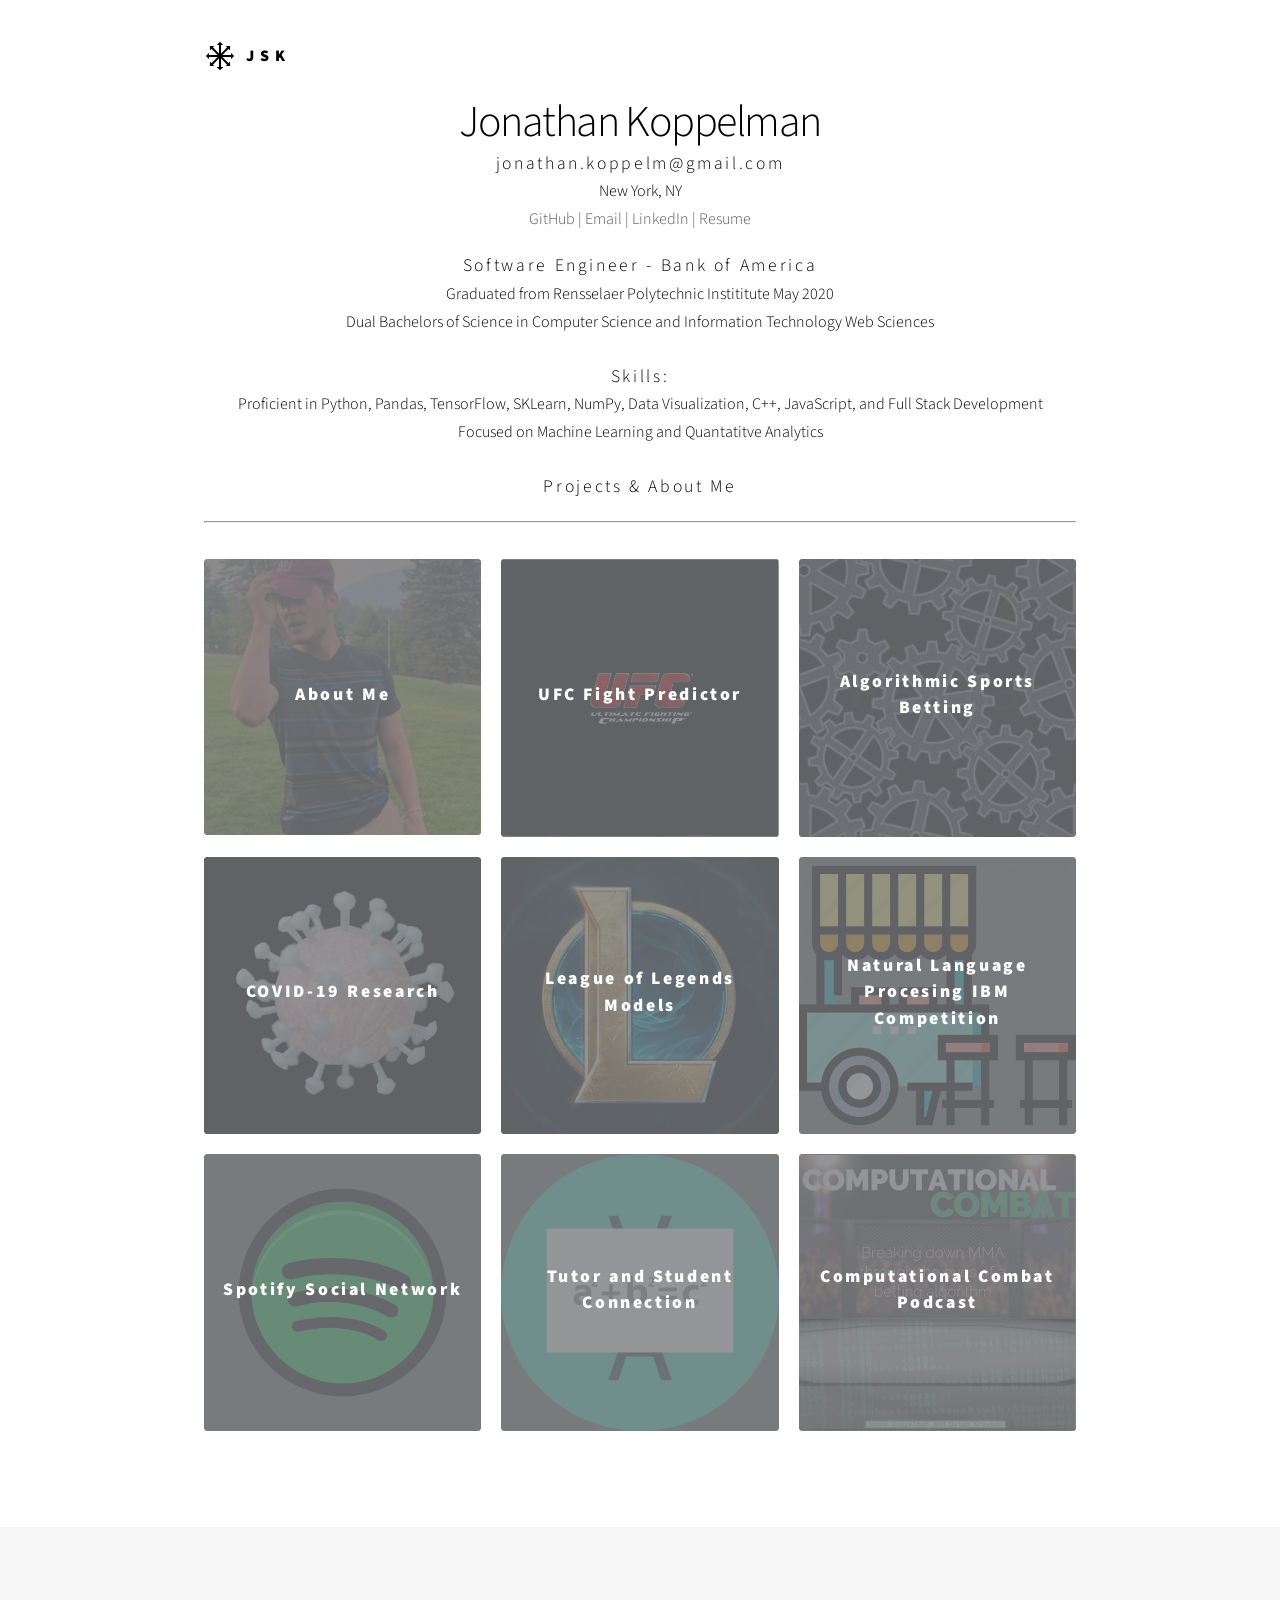
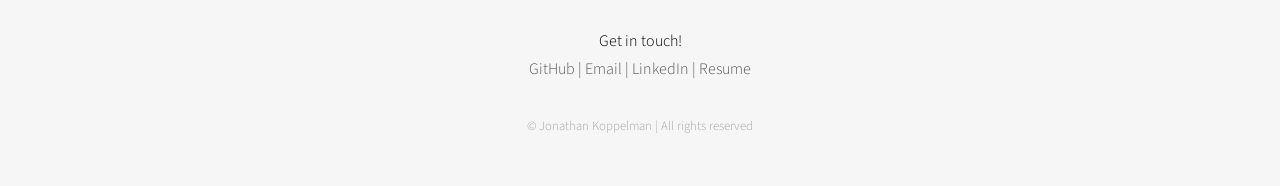
==== index.html @ c5c3d4e6 "added at bofa" ====
<!DOCTYPE HTML>
<html>
    <head>
        <title>Jonathan Koppelman</title>
        <meta charset="utf-8" />
        <meta name="viewport" content="width=device-width, initial-scale=1" />
        <link rel="stylesheet" href="assets/css/main.css" />

        <link href=' http://fonts.googleapis.com/css?family=Droid+Sans' rel='stylesheet' type='text/css'>


        <!-- Scripts -->
        <script src="assets/js/jquery.min.js"></script>
        <script src="assets/js/skel.min.js"></script>
        <script src="assets/js/util.js"></script>
        <script src="assets/js/main.js"></script>


        <script>
          (function(i,s,o,g,r,a,m){i['GoogleAnalyticsObject']=r;i[r]=i[r]||function(){
          (i[r].q=i[r].q||[]).push(arguments)},i[r].l=1*new Date();a=s.createElement(o),
          m=s.getElementsByTagName(o)[0];a.async=1;a.src=g;m.parentNode.insertBefore(a,m)
          })(window,document,'script','https://www.google-analytics.com/analytics.js','ga');

          ga('create', 'UA-92519809-1', 'auto');
          ga('send', 'pageview');

        </script>

    </head>
    <body>
        <!-- Wrapper -->
            <div id="wrapper">

                <!-- Header -->
                    <header id="header">
                        <div class="inner">
                                <a href="index.html" class="logo">
                                    <span class="symbol"><img src="images/Chaos_star.svg" alt="" /></span><span class="title">JSK</span>
                                    
                                    <!-- <img class="circular--square" src="images/headshot.PNG" /> -->
                                </a>
                                <nav>
                                    <ul>
                                        <li><a href="#menu">Menu</a></li>
                                    </ul>
                                </nav>
                        </div>
                    </header>
                <!-- Main -->
                    <div id="main">
                        <div class="inner">
                            <header>
                                
                                <div id="center">
                                    <h1>Jonathan Koppelman</h1>
                                    <h2 style="margin:0">jonathan.koppelm@gmail.com</h2>
                                    <p style="margin:0">New York, NY</p>
                                    <a href="https://github.com/jonathankopp" target="#" class="icon style2 fa-github"><span class="label">GitHub |</span></a>
                                    <!--<a href="tel:" class="icon style2 fa-phone"><span class="label">Phone |</span></a></li>-->
                                    <a href="mailto:jonathan.koppelm@gmail.com?Subject=Query to Connect" class="icon style2 fa-envelope-o"><span class="label"> Email |</span></a>
                                    <a href="https://www.linkedin.com/in/jonathan-koppelman-53009812b/" target="#" class="icon style2 fa-envelope-o"><span > LinkedIn |</span></a>
                                    <a href="assets/general/JonathanResume.pdf" target="#" download class="icon style2 fa-envelope-o"><span > Resume</span></a>
                                    </br>
                                </div>
                            </header>
                            <div id = "center" class="inner">
                                <section>
                                    <h2 style="margin:0">Software Engineer - Bank of America</h2>
                                    <!--What fun is the world if you don't try new things. . I try to make boring things interesting.-->
                                    <p style="margin:0">Graduated from Rensselaer Polytechnic Instititute May 2020</p>
                                    <p style="margin:0">Dual Bachelors of Science in Computer Science and Information Technology Web Sciences</p> 
                                    <!--<p>This website showcases some of my experiments.</p>-->
                                </br>
                                    <h2 style="margin:0">Skills:</h2>
                                    <p style="margin:0">Proficient in Python, Pandas, TensorFlow, SKLearn, NumPy, Data Visualization, C++, JavaScript, and Full Stack Development</p>
                                    <p style="margin:0">Focused on Machine Learning and Quantatitve Analytics</p>
                                </section>
                            </div>
                            <br/>
                            <h2>Projects & About Me</h2>
                            <hr /></br>
                            <section class="tiles">
                                <article class="tile">
                                    <span class="image">
                                        <img src="images/h5.PNG" alt="" />
                                    </span>
                                    <a href="aboutMe.html">
                                        <h2><strong>About Me</strong></h2>
                                        <div class="content">
                                            <p><strong>Learn about me</strong></p>
                                        </div>
                                    </a>
                                </article>
                                <article class="tile">
                                    <span class="image">
                                        <img src="images/ufclogo2.jpg" alt="" />
                                    </span>
                                    <a href="ufcmodel.html">
                                        <h2><strong>UFC Fight Predictor</strong></h2>
                                        <div class="content">
                                            <p><strong>Combining my love for UFC and Machine Learning</strong></p>
                                        </div>
                                    </a>
                                </article>
                                <article class="tile">
                                    <span class="image">
                                        <img src="images/gears.jfif" alt="" />
                                    </span>
                                    <a href="sportsBetting.html">
                                        <h2><strong>Algorithmic Sports Betting</strong></h2>
                                        <div class="content">
                                            <p><strong>Utilizing my models to expose value in sports books</strong></p>
                                        </div>
                                    </a>
                                </article>
                               <article class="tile">
                                    <span class="image">
                                        <img src="images/covid.gif" alt="" />
                                    </span>
                                    <a href="filler.html">
                                        <h2><strong>COVID-19 Research</strong></h2>
                                        <div class="content">
                                            <p><strong>Programmed multiple ways to visualize COVID-19 data</strong></p>
                                        </div>
                                    </a>
                                </article>
                                <article class="tile">
                                    <span class="image">
                                        <img src="images/lol.jpg" alt="" />
                                    </span>
                                    <a href="filler.html">
                                        <h2><strong>League of Legends Models</strong></h2>
                                        <div class="content">
                                            <p><strong>Created a stacked model for predicting competitive esport LoL match outcomes</strong></p>
                                        </div>
                                    </a>
                                </article>
                                <article class="tile">
                                    <span class="image">
                                        <img src="images/workplz.png" alt="" />
                                    </span>
                                    <a href="filler.html">
                                        <h2><strong>Natural Language Procesing IBM Competition</strong></h2>
                                        <div class="content">
                                            <p><strong>Coded a street vendor to negotiate compete with another intelligent vendor to make a sale</strong></p>
                                        </div>
                                    </a>
                                </article>
                                <article class="tile">
                                    <span class="image">
                                        <img src="images/spotify.webp" alt="" />
                                    </span>
                                    <a href="filler.html">
                                        <h2><strong>Spotify Social Network</strong></h2>
                                        <div class="content">
                                            <p><strong>Built a web application that provides Spotify users with a social network for their music taste</strong></p>
                                        </div>
                                    </a>
                                </article>
                                <article class="tile">
                                    <span class="image">
                                        <img src="images/TaSC.png" alt="" />
                                    </span>
                                    <a href="filler.html">
                                        <h2><strong>Tutor and Student Connection</strong></h2>
                                        <div class="content">
                                            <p><strong>The purpose of this application is to connect students to tutors and vice versa in order to help make tutoring more widespread</strong></p>
                                        </div>
                                    </a>
                                </article>
                                <article class="tile">
                                    <span class="image">
                                        <img src="images/compcombat.PNG" alt="" />
                                    </span>
                                    <a href="filler.html">
                                        <h2><strong>Computational Combat Podcast</strong></h2>
                                        <div class="content">
                                            <p><strong>We look at the UFC through the eyes of a betting algorithm</strong></p>
                                        </div>
                                    </a>
                                </article>
                            </section>
                        </div>
                    </div>

                <!-- Footer -->
                    <footer id="footer">
                        <div class="inner">
                            <section>
                                <div id="center">
                                    <p style="margin:0">Get in touch!</p>
                                    <a href="https://github.com/jonathankopp" target="#" class="icon style2 fa-github"><span class="label">GitHub |</span></a>
                                    <!--<a href="tel:" class="icon style2 fa-phone"><span class="label">Phone |</span></a></li>-->
                                    <a href="mailto:jonathan.koppelm@gmail.com?Subject=Query to Connect" class="icon style2 fa-envelope-o"><span class="label"> Email |</span></a>
                                    <a href="https://www.linkedin.com/in/jonathan-koppelman-53009812b/" target="#" class="icon style2 fa-envelope-o"><span > LinkedIn |</span></a>
                                    <a href="assets/general/JonathanResume.pdf" target="#" download class="icon style2 fa-envelope-o"><span > Resume</span></a>
                                </div>
                            </section>
                        </div>
                        <p></p>

                        <div class="inner">
                            <section>
                                <ul class="copyright">
                                    <li>&copy; Jonathan Koppelman | All rights reserved</li>
                                </ul>
                            </section>
                        </div>
                    </footer>
            </div>
    </body>
</html>
---- assets/css/main.css ----
@import url("https://fonts.googleapis.com/css?family=Source+Sans+Pro:300,700,900");


	html, body, div, span, applet, object, iframe, h1, h3, h4, h5, h6, p, blockquote, pre, a, abbr, acronym, address, big, cite, code, del, dfn, em, img, ins, kbd, q, s, samp, small, strike, strong, sub, sup, tt, var, b, u, i, center, dl, dt, dd, ol, ul, li, fieldset, form, label, legend, table, caption, tbody, tfoot, thead, tr, th, td, article, aside, details, embed, figure, figcaption, footer, header, hgroup, menu, nav, output, ruby, section, summary, time, mark, audio, video {
		margin: 0;
		padding: 0;
		border: 0;
		font-size: 100%;
		font: inherit;
		vertical-align: baseline;
	}

	h2,h1{
		margin: 0;
		padding: 0;
		border: 0;
		font-size: 100%;
		font: inherit;
		vertical-align: baseline;
		text-align: center;
	}

	article, aside, details, figcaption, figure, footer, header, hgroup, menu, nav, section {
		display: block;
	}

	body {
		line-height: 1;
	}

	ol, ul {
		list-style: none;
	}

	blockquote, q {
		quotes: none;
	}

	blockquote:before, blockquote:after, q:before, q:after {
		content: '';
		content: none;
	}

	table {
		border-collapse: collapse;
		border-spacing: 0;
	}

	body {
		-webkit-text-size-adjust: none;
	}

/* Box Model */

	*, *:before, *:after {
		-moz-box-sizing: border-box;
		-webkit-box-sizing: border-box;
		box-sizing: border-box;
	}

/* Type */
	body, input, select, textarea {
		color: #000000;/*#585858;*/

		font-family: "Source Sans Pro", Helvetica, sans-serif;
		font-size: 16pt;
		font-weight: 300;
		line-height: 1.75;
	}

	a {
		text-decoration: none;
		color: #585858;
		border-bottom: dotted 1px rgba(88, 88, 88, 0.5);
	}
	a:hover {
		border-bottom-color: transparent;
		color: #f2849e;
	}

	strong, b {
		font-weight: 900;
	}

	em, i {
		font-style: italic;
	}

	p {
		margin: 0 0 2em 0;
	}

	h1 {
		font-size: 2.75em;
		/*font-weight: 700;*/
		line-height: 1.3;
		/*margin: 0 0 1em 0;*/
		letter-spacing: -0.035em;
	}

	h1 a {
		color: inherit;
	}

	h2, h3, h4, h5, h6 {
		/*font-weight: 900;*/
		line-height: 1.5;
		margin: 0 0 1.2em 0;
		/*text-transform: uppercase;*/
		letter-spacing: 0.15em;
	}

	h2 a, h3 a, h4 a, h5 a, h6 a {
		color: inherit;
	}

	h2 {
		font-size: 1.1em;
	}

	h3 {
		font-size: 1em;
	}

	h4, h5, h6 {
		font-size: 0.8em;
	}

	blockquote {
		border-left: solid 4px #c9c9c9;
		font-style: italic;
		margin: 0 0 2em 0;
		padding: 0.5em 0 0.5em 2em;
	}

	code {
		background: rgba(144, 144, 144, 0.075);
		border-radius: 4px;
		border: solid 1px #c9c9c9;
		font-family: "Courier New", monospace;
		font-size: 0.9em;
		margin: 0 0.25em;
		padding: 0.25em 0.65em;
	}

	pre {
		-webkit-overflow-scrolling: touch;
		font-family: "Courier New", monospace;
		font-size: 0.9em;
		margin: 0 0 2em 0;
	}

	pre code {
		display: block;
		line-height: 1.75;
		padding: 1em 1.5em;
		overflow-x: auto;
	}

	.align-left {
		text-align: left;
	}

	.align-center {
		text-align: center;
	}

	.align-right {
		text-align: right;
	}
	
	.circular--square {
		border-radius: 50%;
		height: 18%;
		width: 18%;
	}



/* Icon */

	.icon {
		text-decoration: none;
		border-bottom: none;
		position: relative;
	}

		.icon:before {
			-moz-osx-font-smoothing: grayscale;
			-webkit-font-smoothing: antialiased;
			font-family: FontAwesome;
			font-style: normal;
			font-weight: normal;
			text-transform: none !important;
		}

		.icon > .label {
			/*display: none;*/
		}

/* Box */

	.box {
		border-radius: 4px;
		border: solid 1px #c9c9c9;
		margin-bottom: 2em;
		padding: 1.5em;
	}

		.box > :last-child,
		.box > :last-child > :last-child,
		.box > :last-child > :last-child > :last-child {
			margin-bottom: 0;
		}

		.box.alt {
			border: 0;
			border-radius: 0;
			padding: 0;
		}

/* Image */

	.image {
		border-radius: 4px;
		border: 0;
		display: inline-block;
		position: relative;

		background-color: #797b7f;

	}

		.image img {
			border-radius: 4px;
			display: block;
		}

		.image.left, .image.right {
			max-width: 40%;
		}

			.image.left img, .image.right img {
				width: 100%;
			}

		.image.left {
			float: left;
			padding: 0 1.5em 1em 0;
			top: 0.25em;
		}

		.image.right {
			float: right;
			padding: 0 0 1em 1.5em;
			top: 0.25em;
		}

		.image.fit {
			display: block;
			margin: 0 0 2em 0;
			width: 100%;
		}

			.image.fit img {
				width: 100%;
			}

		.image.main {
			display: block;
			margin: 0 0 3em 0;
			width: 100%;
		}

			.image.main img {
				width: 100%;
			}


/* Tiles */

	.tiles {
		display: -moz-flex;
		display: -webkit-flex;
		display: -ms-flex;
		display: flex;
		-moz-flex-wrap: wrap;
		-webkit-flex-wrap: wrap;
		-ms-flex-wrap: wrap;
		flex-wrap: wrap;
		postiion: relative;
		margin: -2.5em 0 0 -2.5em;
	}

		.tiles article {
			position: relative;
			width: calc(33.33333% - 2.5em);
			margin: 2.5em 0 0 2.5em;
		}

			.tiles article > .image {
				-moz-transition: -moz-transform 0.5s ease;
				-webkit-transition: -webkit-transform 0.5s ease;
				-ms-transition: -ms-transform 0.5s ease;
				transition: transform 0.5s ease;
				position: relative;
				display: block;
				width: 100%;
				border-radius: 4px;
				overflow: hidden;
			}

				.tiles article > .image img {
					display: block;
					width: 100%;
				}

				.tiles article > .image:before {
					-moz-pointer-events: none;
					-webkit-pointer-events: none;
					-ms-pointer-events: none;
					pointer-events: none;
					-moz-transition: background-color 0.5s ease, opacity 0.5s ease;
					-webkit-transition: background-color 0.5s ease, opacity 0.5s ease;
					-ms-transition: background-color 0.5s ease, opacity 0.5s ease;
					transition: background-color 0.5s ease, opacity 0.5s ease;
					content: '';
					display: block;
					position: absolute;
					top: 0;
					left: 0;
					width: 100%;
					height: 100%;
					opacity: 1.0;
					z-index: 1;
					opacity: 0.8;
				}

				.tiles article > .image:after {
					-moz-pointer-events: none;
					-webkit-pointer-events: none;
					-ms-pointer-events: none;
					pointer-events: none;
					-moz-transition: opacity 0.5s ease;
					-webkit-transition: opacity 0.5s ease;
					-ms-transition: opacity 0.5s ease;
					transition: opacity 0.5s ease;
					content: '';
					display: block;
					position: absolute;
					top: 0;
					left: 0;
					width: 100%;
					height: 100%;
					background-position: center;
					background-repeat: no-repeat;
					background-size: 100% 100%;
					opacity: 0.25;
					z-index: 2;
				}

			.tiles article > a {
				display: -moz-flex;
				display: -webkit-flex;
				display: -ms-flex;
				display: flex;
				-moz-flex-direction: column;
				-webkit-flex-direction: column;
				-ms-flex-direction: column;
				flex-direction: column;
				-moz-align-items: center;
				-webkit-align-items: center;
				-ms-align-items: center;
				align-items: center;
				-moz-justify-content: center;
				-webkit-justify-content: center;
				-ms-justify-content: center;
				justify-content: center;
				-moz-transition: background-color 0.5s ease, -moz-transform 0.5s ease;
				-webkit-transition: background-color 0.5s ease, -webkit-transform 0.5s ease;
				-ms-transition: background-color 0.5s ease, -ms-transform 0.5s ease;
				transition: background-color 0.5s ease, transform 0.5s ease;
				position: absolute;
				top: 0;
				left: 0;
				width: 100%;
				height: 100%;
				padding: 1em;
				border-radius: 4px;
				border-bottom: 0;
				color: #ffffff;
				text-align: center;
				text-decoration: none;
				z-index: 3;
			}

				.tiles article > a > :last-child {
					margin: 0;
				}

				.tiles article > a:hover {
					color: #ffffff !important;
				}

				.tiles article > a h2 {
					margin: 0;
				}

				.tiles article > a .content {
					-moz-transition: max-height 0.5s ease, opacity 0.5s ease;
					-webkit-transition: max-height 0.5s ease, opacity 0.5s ease;
					-ms-transition: max-height 0.5s ease, opacity 0.5s ease;
					transition: max-height 0.5s ease, opacity 0.5s ease;
					width: 100%;
					max-height: 0;
					line-height: 1.5;
					margin-top: 0.35em;
					opacity: 0;
				}

					.tiles article > a .content > :last-child {
						margin-bottom: 0;
					}

			/* .tiles article.tile > .image:before {
				background-color: #797b7f;
			} */

			.tiles article.tile > .image:before {
				background-color: inherit;
			}

			body:not(.is-touch) .tiles article:hover > .image {
				-moz-transform: scale(1.1);
				-webkit-transform: scale(1.1);
				-ms-transform: scale(1.1);
				transform: scale(1.1);
			}

				body:not(.is-touch) .tiles article:hover > .image:before {
					background-color: #333333;
					opacity: 0.35;
				}

				body:not(.is-touch) .tiles article:hover > .image:after {
					opacity: 0;
				}

			body:not(.is-touch) .tiles article:hover .content {
				max-height: 15em;
				opacity: 1;
			}

/* Header */

	#header {
		padding: 2.5em 0 0.1em 0 ;
	}

		#header .logo {
			display: block;
			border-bottom: 0;
			color: inherit;
			font-weight: 900;
			letter-spacing: 0.35em;
			margin: 0 0 0em 0;
			text-decoration: none;
			text-transform: uppercase;
			display: inline-block;
		}

			#header .logo > * {
				display: inline-block;
				vertical-align: middle;
			}

			#header .logo .symbol {
				margin-right: 0.65em;
			}

				#header .logo .symbol img {
					display: block;
					width: 2em;
					height: 2em;
					/* border-radius: 50%; */
				}

		#header nav {
			position: fixed;
			right: 2em;
			top: 2em;
			z-index: 10000;
		}

			#header nav ul {
				display: -moz-flex;
				display: -webkit-flex;
				display: -ms-flex;
				display: flex;
				-moz-align-items: center;
				-webkit-align-items: center;
				-ms-align-items: center;
				align-items: center;
				list-style: none;
				margin: 0;
				padding: 0;
			}

				#header nav ul li {
					display: block;
					padding: 0;
				}

					#header nav ul li a {
						display: block;
						position: relative;
						height: 3em;
						line-height: 3em;
						padding: 0 1.5em;
						background-color: rgba(255, 255, 255, 0.5);
						border-radius: 4px;
						border: 0;
						font-size: 0.8em;
						font-weight: 900;
						letter-spacing: 0.35em;
						text-transform: uppercase;
					}

					#header nav ul li a[href="#menu"] {
						-webkit-tap-highlight-color: transparent;
						width: 4em;
						text-indent: 4em;
						font-size: 1em;
						overflow: hidden;
						padding: 0;
						white-space: nowrap;
					}

/* Main */

	#main {
		padding: 0em 0 6em 0 ;
	}

/* Footer */

	#footer {
		padding: 2em 0 2em 0 ;
		background-color: #f6f6f6;
		margin: auto;
	}

		#footer > .inner {
			display: -moz-flex;
			display: -webkit-flex;
			display: -ms-flex;
			display: flex;
			-moz-flex-wrap: wrap;
			-webkit-flex-wrap: wrap;
			-ms-flex-wrap: wrap;
			flex-wrap: wrap;
			-moz-flex-direction: row;
			-webkit-flex-direction: row;
			-ms-flex-direction: row;
			flex-direction: row;


			position: relative;
    	margin: 0 auto;

		}

			#footer > .inner section {
				margin: 0 auto;
			}

			#footer > .inner .copyright {
				margin-top: 5em;
				list-style: none;
				font-size: 0.8em;
				color: rgba(88, 88, 88, 0.5);
    		text-align: center;
    		margin: 0 auto;
			}
				#footer > .inner .copyright a {
					color: inherit;
				}
				#footer > .inner .copyright li {
					display: inline-block;
					border-left: solid 1px rgba(88, 88, 88, 0.15);
					line-height: 1;
					padding: 0 0 0 1em;
					margin: 0 0 0 1em;
				}
				#footer > .inner .copyright li:first-child {
					border-left: 0;
					padding-left: 0;
					margin-left: 0;
				}

/* Wrapper */

	#wrapper > * > .inner {
		width: 100%;
		max-width: 68em;
		margin: 0 auto;
		padding: 0 6.75em;
	}

/* Images Div in text */
#center {
	padding: 0;
	margin-left: auto;
	margin-right: auto;
	margin-top: 20px;
	text-align: center;
}
/* #center img {
	height: auto;
	max-width: 370px;
	vertical-align: middle;
} */


#center img {
	height: auto;
	max-width: 100%;
	vertical-align: middle;
	/*height: 720px;
	width: 1280px;
	vertical-align: left;*/
}


/* Sidebar -- NOT USING BELOW THIS YET */

#metadata {
	margin: 			0px 20px 60px 20px;
	padding: 			50px 0 0 0;
	border-top:			1px solid rgb(200,200,200);
}
#metadata li {
	margin-bottom: 		30px;
}
#metadata a {
	font-weight:		400;
}

/* outside links stay bold (since they aren't to sort terms) */
#metadata a.outside-link, #resources a, #notes a {
	font-weight:		600;
}
#meta-project-name {
	display: 			none;		/* activated when "sticking" to top */
}

/* Artwork */

#artwork {
	padding: 			0 20px 20px 20px;
}
#artwork h1 {
	margin:				0.75em 0 0.3em 0;
}
#artwork p, #experiments p {
	margin-bottom: 		2em;
	text-align: 		justify;
}
#artwork p+p, #experiments p+p {
	text-indent: 		2em;
}
#artwork img:nth-child(n+2), #artwork img + p {
	margin-top: 40px;
}
.no-indent {
	text-indent:		0 !important;
	margin-bottom: 		1em !important;
}
.project-link {
	margin-bottom:		2em;
}
.imagesTwoUp {
	width: 				45%;
}
.imagesTwoUp:nth-child(even) {
	margin-left: 		4%;
}
.normalList {
	margin-top: -0.8em;
	list-style: disc inside none;
}




/* 404 PAGE */
#page-not-found {
	text-align:  		center;
	margin-bottom:  	50px;
	padding-top: 		30px;
	line-height:  		4em;
}



/* Media Conditions */

@media screen and (max-width: 1680px) {
	body, input, select, textarea {
		font-size: 14pt;
	}

}

@media screen and (max-width: 1280px) {

	body, input, select, textarea {
		font-size: 12pt;
	}

	.tiles {
		margin: -1.25em 0 0 -1.25em;
	}

	.tiles article {
		width: calc(33.33333% - 1.25em);
		margin: 1.25em 0 0 1.25em;
	}

	#footer {
		padding: 5em 0 3em 0 ;
	}

}

@media screen and (max-width: 980px) {

	.tiles {
		margin: -2.5em 0 0 -2.5em;
	}

	.tiles article {
		width: calc(50% - 2.5em);
		margin: 2.5em 0 0 2.5em;
	}


	h1 br, h2 br, h3 br, h4 br, h5 br, h6 br {
		display: none;
	}

}

@media screen and (max-width: 736px) {

	.tiles {
		margin: -1.25em 0 0 -1.25em;
	}

	.tiles article {
		width: calc(50% - 1.25em);
		margin: 1.25em 0 0 1.25em;
	}

	.tiles article:hover > .image {
		-moz-transform: scale(1.0);
		-webkit-transform: scale(1.0);
		-ms-transform: scale(1.0);
		transform: scale(1.0);
	}
	.image.main {
		margin: 0 0 2em 0;
	}

	h1 {
		font-size: 2em;
		margin: 0 0 1em 0;
	}

	h2 {
		font-size: 1em;
	}

	h3 {
		font-size: 0.8em;
	}

	#main {
		padding: 0em 0 4em 0 ;
	}

	#footer {
		padding: 3em 0 1em 0 ;
	}
	#footer > .inner {
		-moz-flex-direction: column;
		-webkit-flex-direction: column;
		-ms-flex-direction: column;
		flex-direction: column;
	}
	#footer > .inner .copyright {
		margin-top: 3em;
	}
	#wrapper > * > .inner {
		padding: 0 1.25em;
	}

}

@media screen and (max-width: 480px) {
	.tiles {
		margin: 0;
	}
	.tiles article {
		width: 100%;
		margin: 1.25em 0 0 0;
	}
	#footer > .inner .copyright {
		margin-top: 3em;
	}
	#footer > .inner .copyright li {
		border-left: 0;
		padding-left: 0;
		margin: 0.75em 0 0 0;
		display: block;
		line-height: inherit;
	}

}

@media screen and (max-width: 360px) {

	h1 {
		font-size: 1.75em;
	}
}
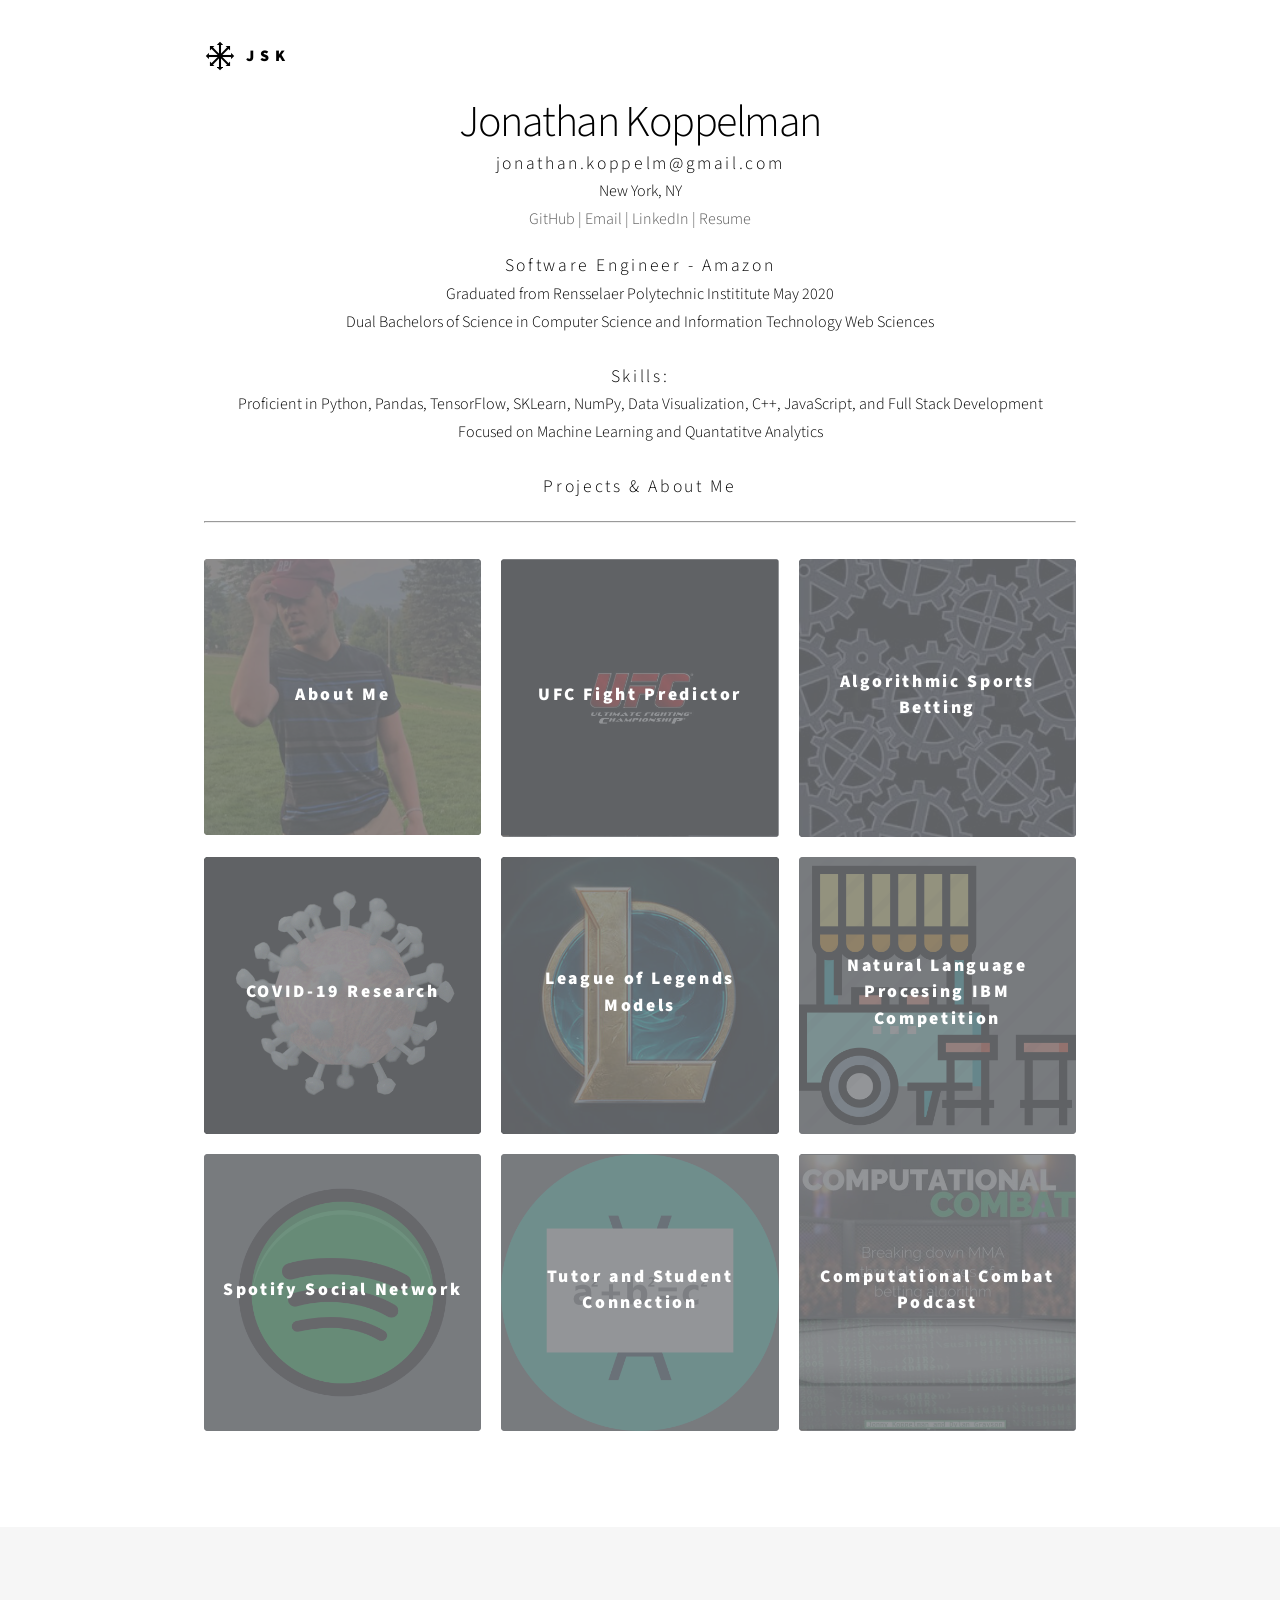
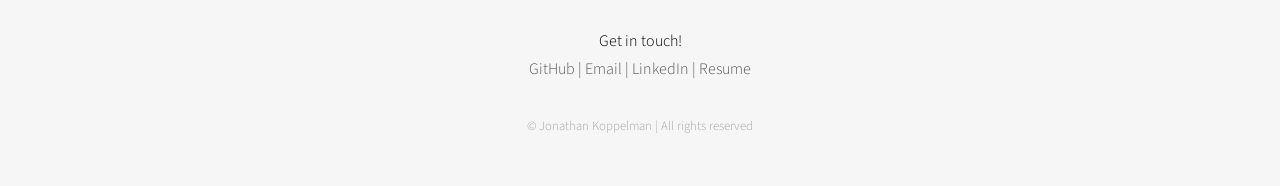
==== commit 082787eb: "adsfas" ====
--- a/index.html
+++ b/index.html
@@ -40,11 +40,6 @@
                                     
                                     <!-- <img class="circular--square" src="images/headshot.PNG" /> -->
                                 </a>
-                                <nav>
-                                    <ul>
-                                        <li><a href="#menu">Menu</a></li>
-                                    </ul>
-                                </nav>
                         </div>
                     </header>
                 <!-- Main -->
@@ -66,7 +61,7 @@
                             </header>
                             <div id = "center" class="inner">
                                 <section>
-                                    <h2 style="margin:0">Software Engineer - Bank of America</h2>
+                                    <h2 style="margin:0">Software Engineer - Amazon</h2>
                                     <!--What fun is the world if you don't try new things. . I try to make boring things interesting.-->
                                     <p style="margin:0">Graduated from Rensselaer Polytechnic Instititute May 2020</p>
                                     <p style="margin:0">Dual Bachelors of Science in Computer Science and Information Technology Web Sciences</p> 
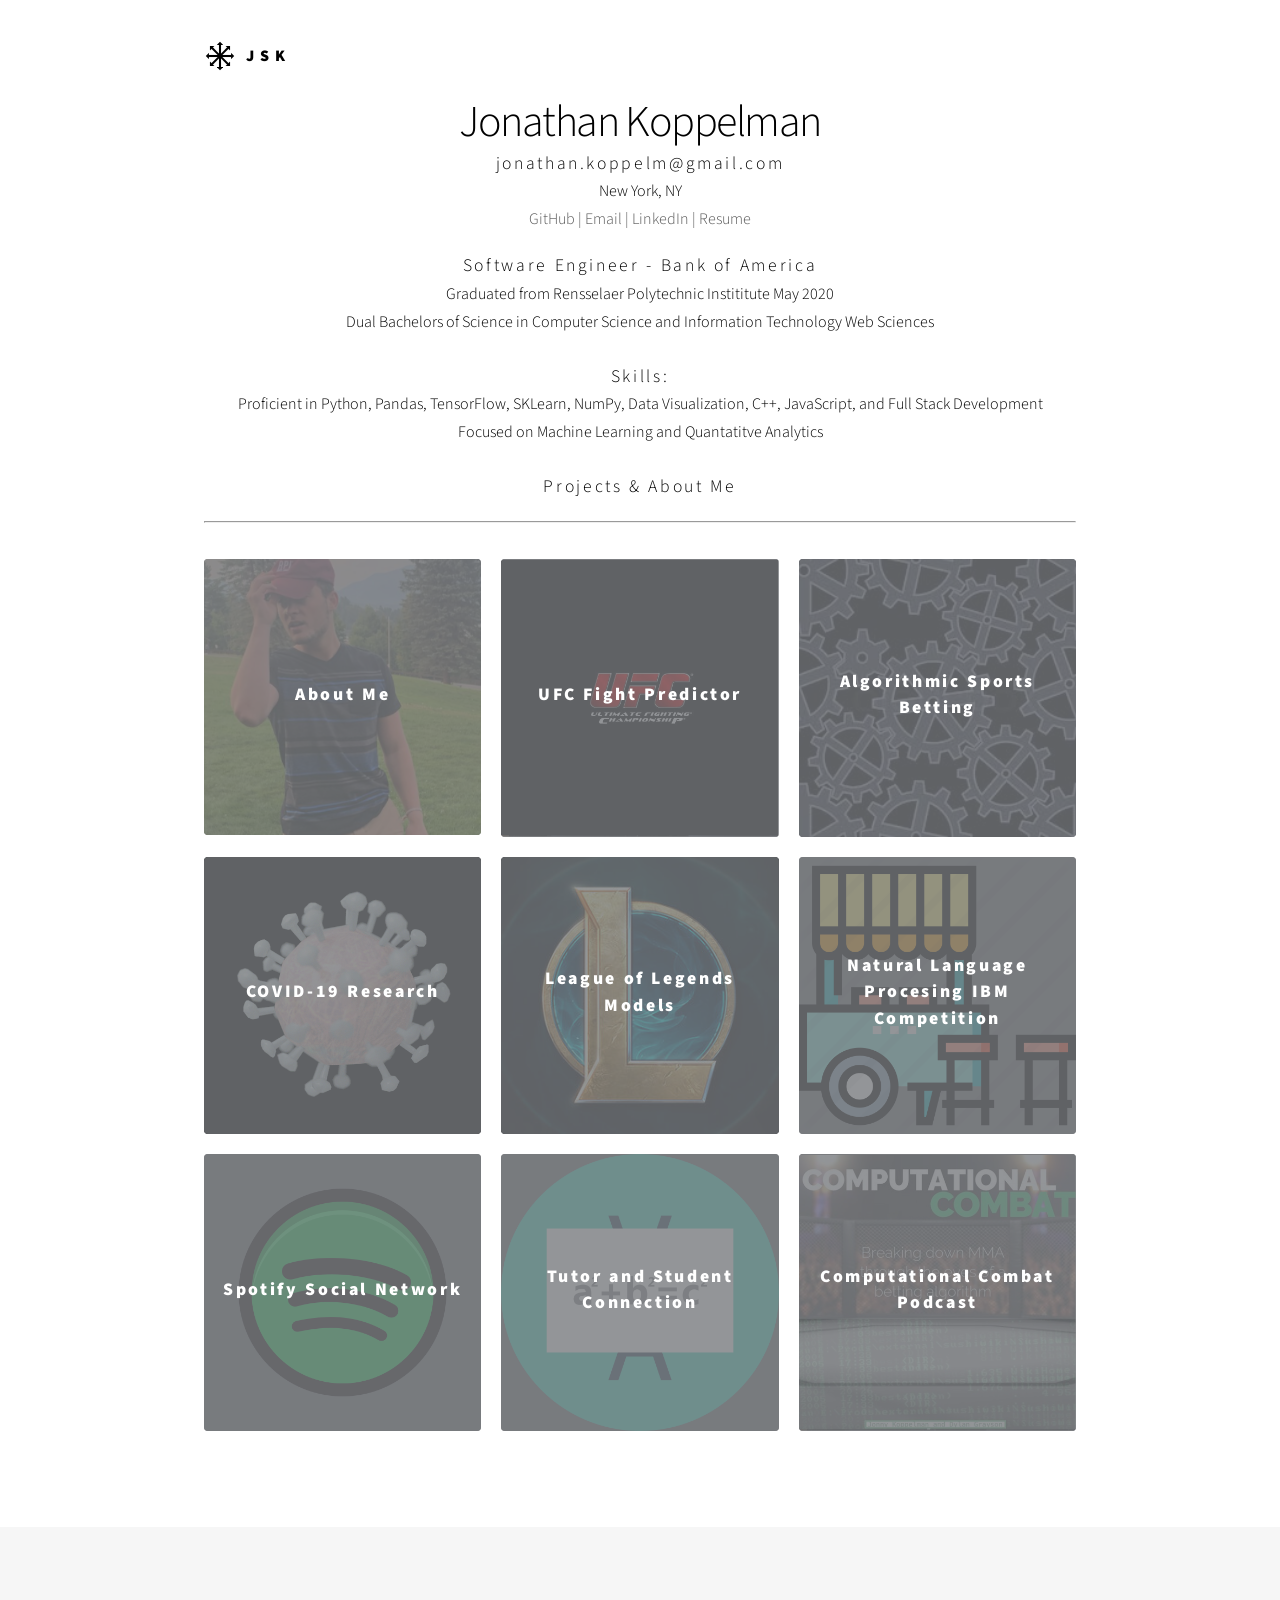
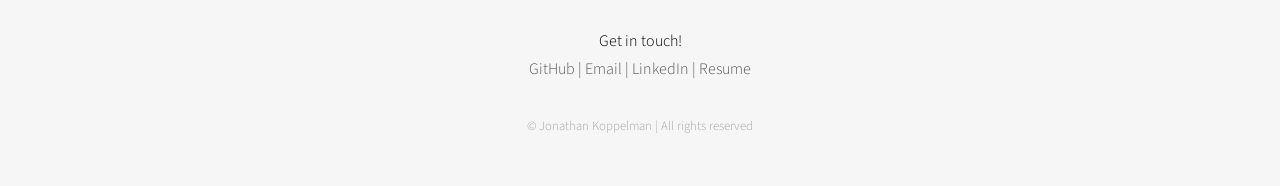
==== commit 815aa9e2: "asdfsaf" ====
--- a/index.html
+++ b/index.html
@@ -61,7 +61,7 @@
                             </header>
                             <div id = "center" class="inner">
                                 <section>
-                                    <h2 style="margin:0">Software Engineer - Amazon</h2>
+                                    <h2 style="margin:0">Software Engineer - Bank of America</h2>
                                     <!--What fun is the world if you don't try new things. . I try to make boring things interesting.-->
                                     <p style="margin:0">Graduated from Rensselaer Polytechnic Instititute May 2020</p>
                                     <p style="margin:0">Dual Bachelors of Science in Computer Science and Information Technology Web Sciences</p> 
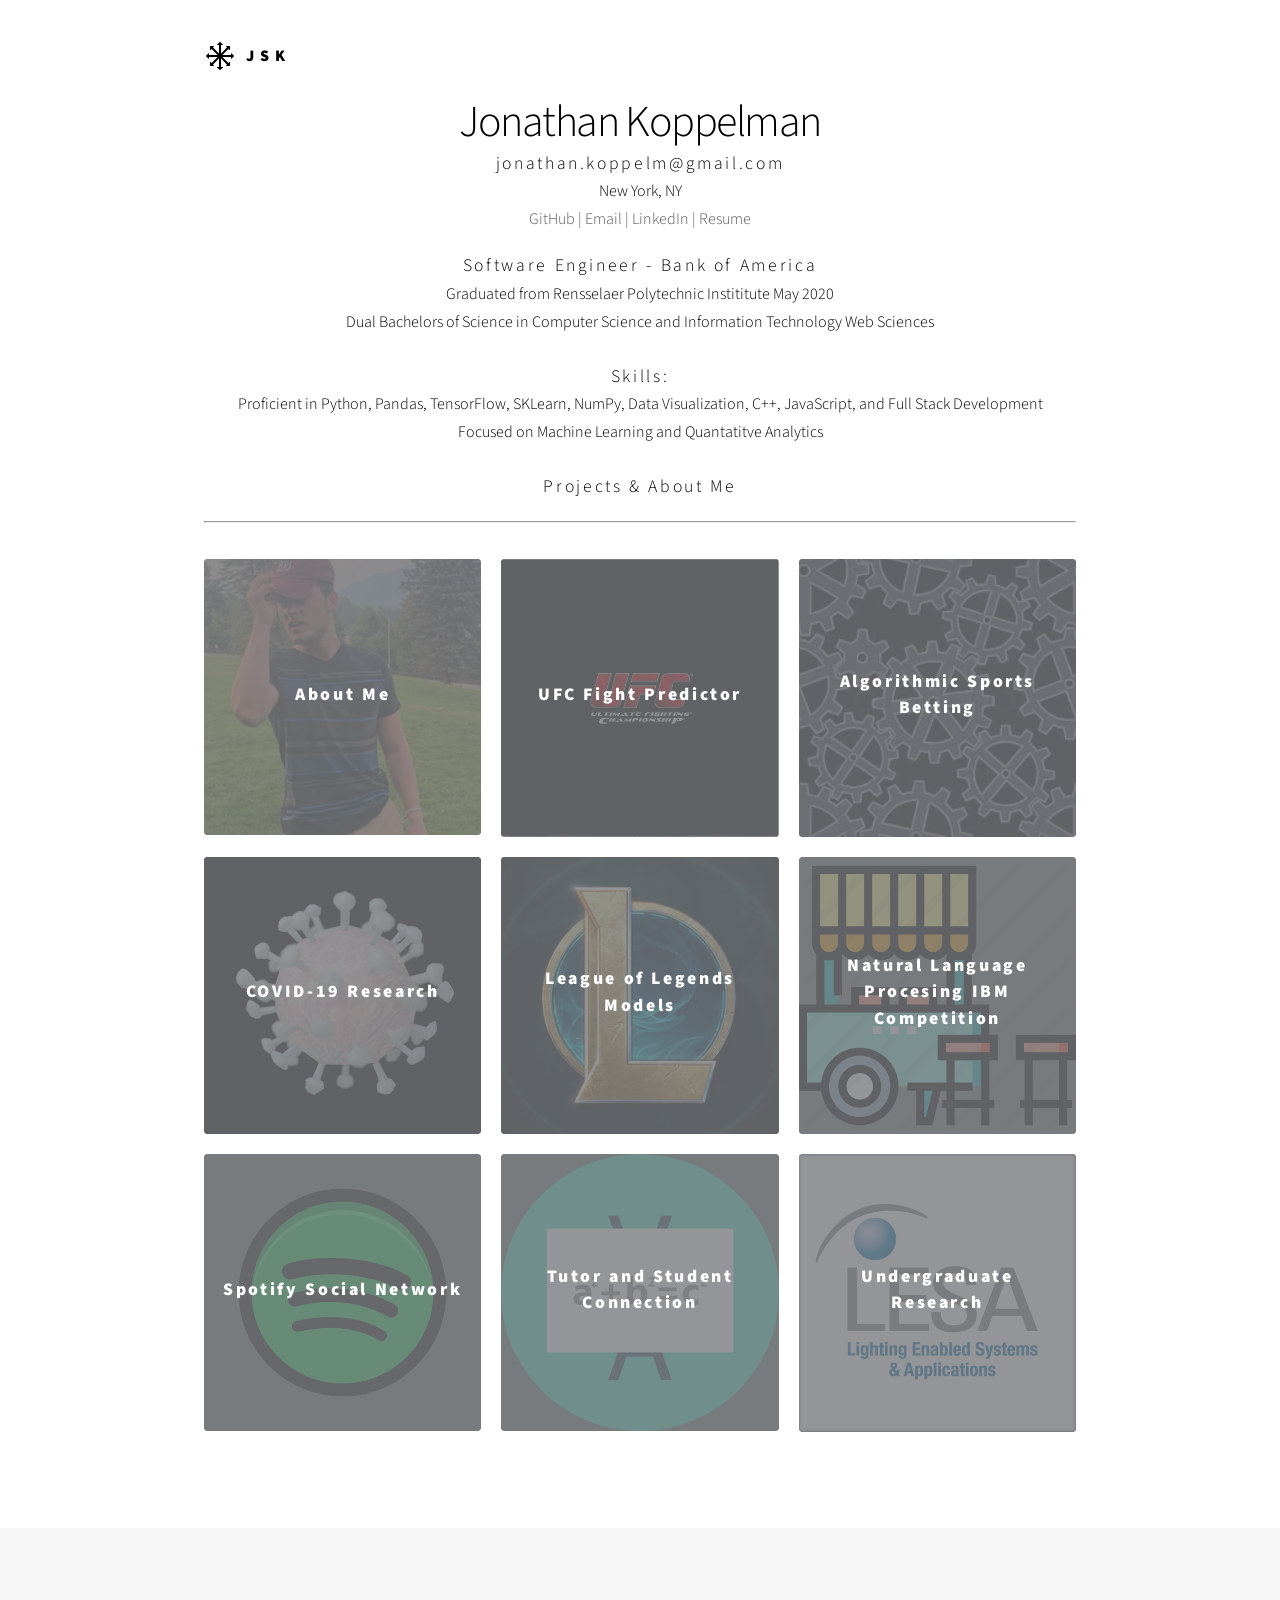
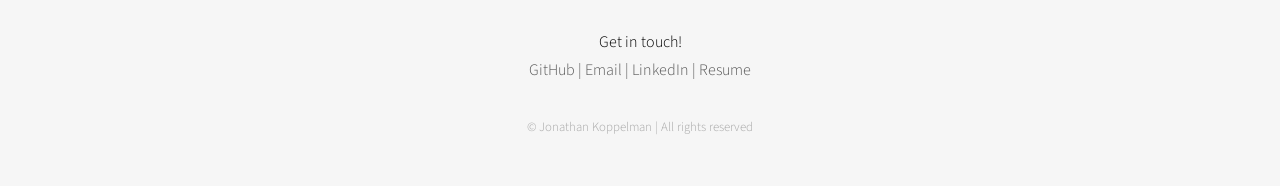
==== commit a178eff2: "asdfasfd" ====
--- a/index.html
+++ b/index.html
@@ -166,12 +166,12 @@
                                 </article>
                                 <article class="tile">
                                     <span class="image">
-                                        <img src="images/compcombat.PNG" alt="" />
-                                    </span>
-                                    <a href="filler.html">
-                                        <h2><strong>Computational Combat Podcast</strong></h2>
-                                        <div class="content">
-                                            <p><strong>We look at the UFC through the eyes of a betting algorithm</strong></p>
+                                        <img src="images/LESA.PNG" alt="" />
+                                    </span>
+                                    <a href="filler.html">
+                                        <h2><strong>Undergraduate Research</strong></h2>
+                                        <div class="content">
+                                            <p><strong>Developed computer vision software libraries for an Android application that decodes modulated light (Li-Fi) into binary data (packets)</strong></p>
                                         </div>
                                     </a>
                                 </article>
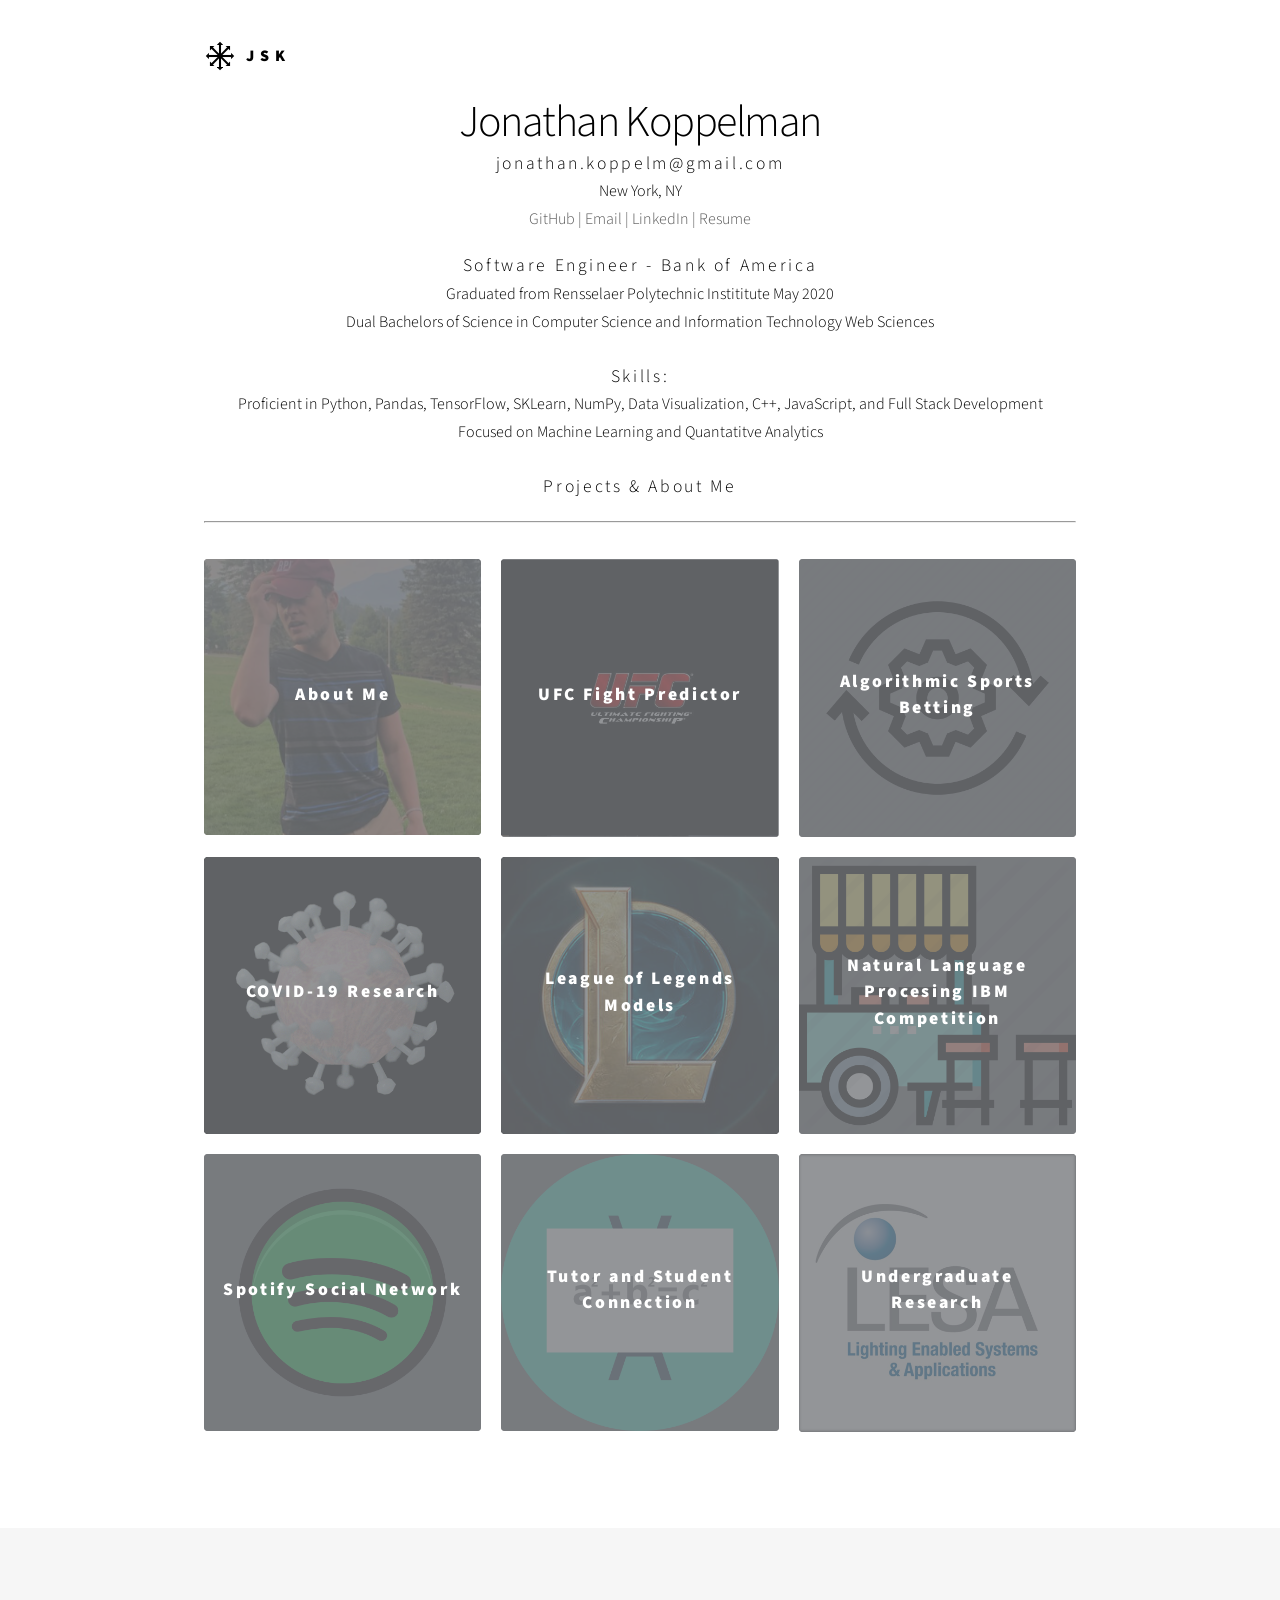
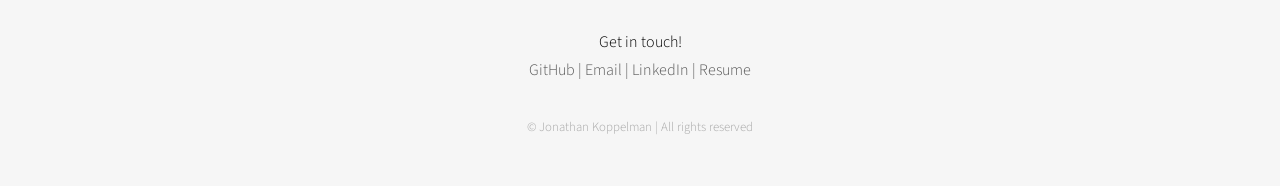
==== commit 0ed3e9af: "clearning up" ====
--- a/index.html
+++ b/index.html
@@ -100,7 +100,7 @@
                                 </article>
                                 <article class="tile">
                                     <span class="image">
-                                        <img src="images/gears.jfif" alt="" />
+                                        <img src="images/gears.png" alt="" />
                                     </span>
                                     <a href="sportsBetting.html">
                                         <h2><strong>Algorithmic Sports Betting</strong></h2>
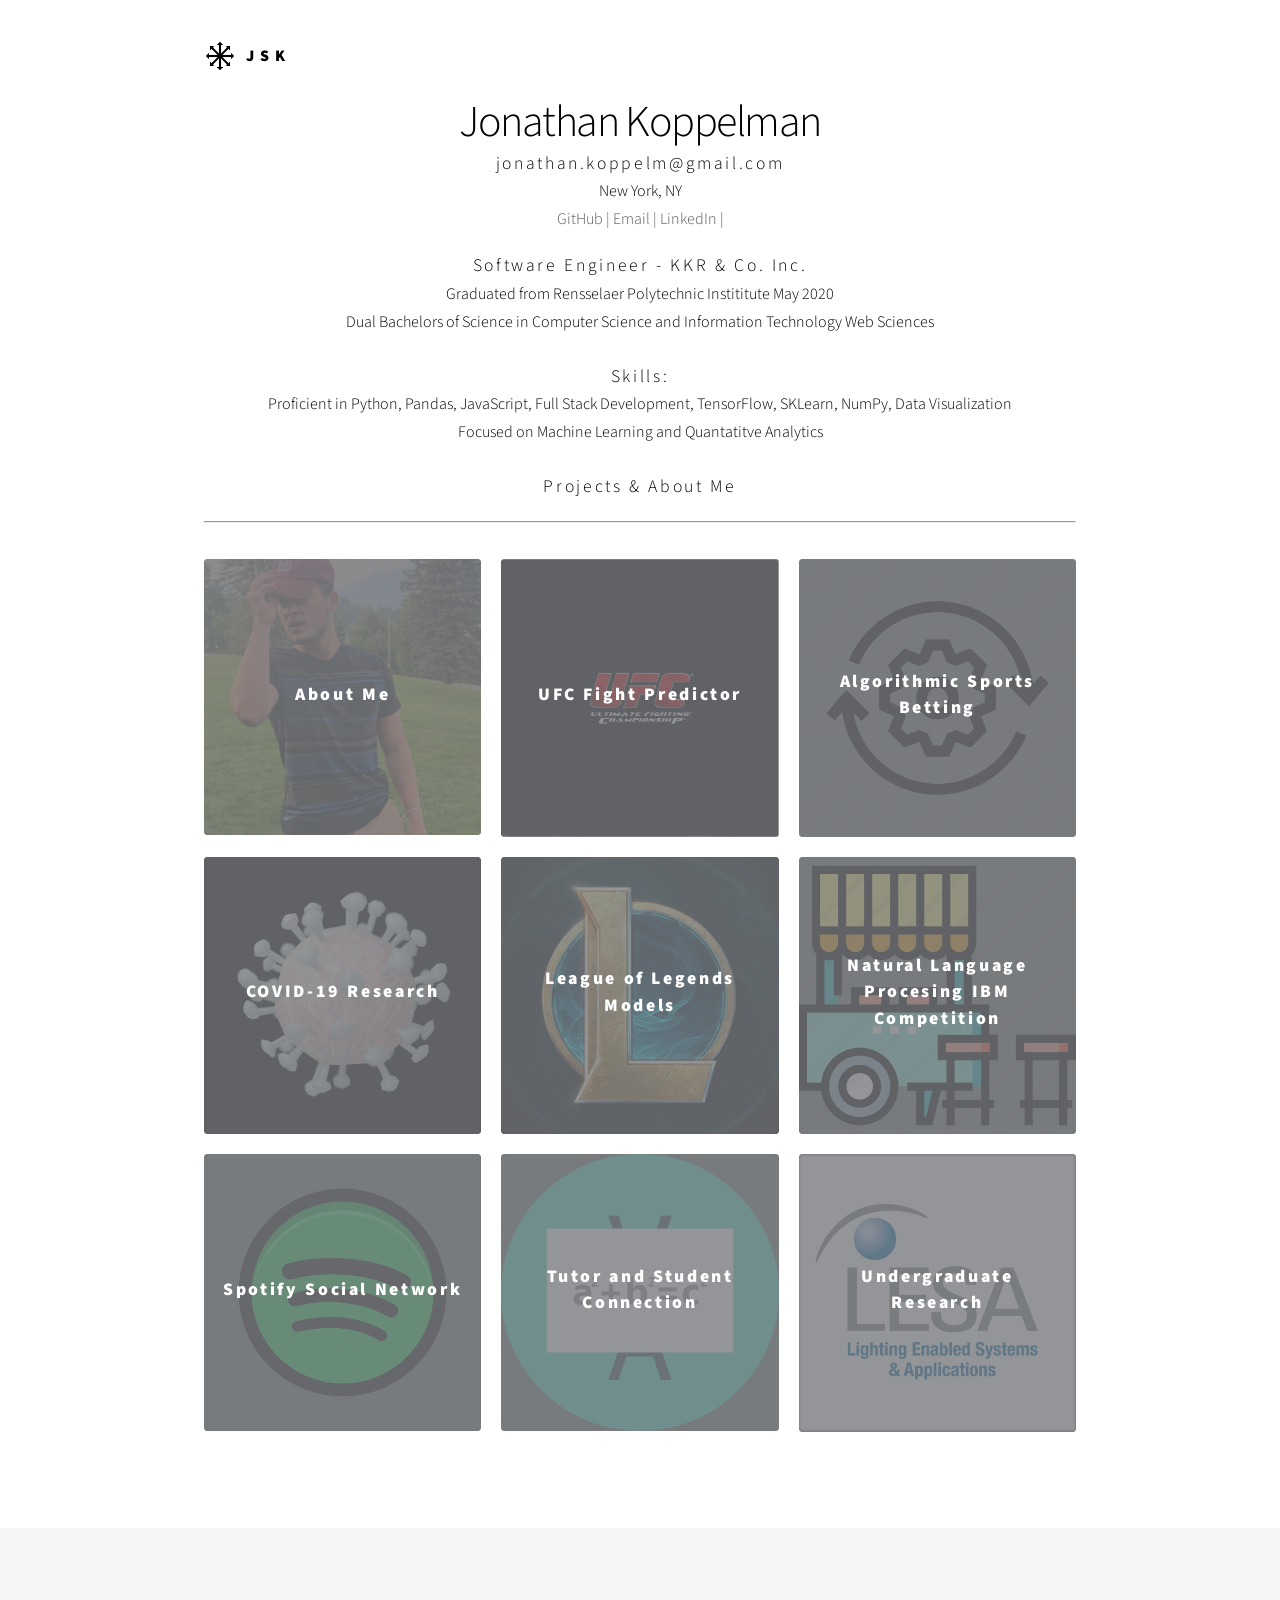
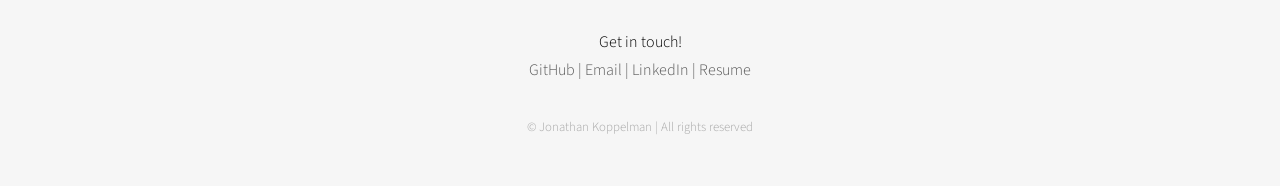
==== commit 42339738: "Update index.html" ====
--- a/index.html
+++ b/index.html
@@ -55,20 +55,19 @@
                                     <!--<a href="tel:" class="icon style2 fa-phone"><span class="label">Phone |</span></a></li>-->
                                     <a href="mailto:jonathan.koppelm@gmail.com?Subject=Query to Connect" class="icon style2 fa-envelope-o"><span class="label"> Email |</span></a>
                                     <a href="https://www.linkedin.com/in/jonathan-koppelman-53009812b/" target="#" class="icon style2 fa-envelope-o"><span > LinkedIn |</span></a>
-                                    <a href="assets/general/JonathanResume.pdf" target="#" download class="icon style2 fa-envelope-o"><span > Resume</span></a>
                                     </br>
                                 </div>
                             </header>
                             <div id = "center" class="inner">
                                 <section>
-                                    <h2 style="margin:0">Software Engineer - Bank of America</h2>
+                                    <h2 style="margin:0">Software Engineer - KKR & Co. Inc.</h2>
                                     <!--What fun is the world if you don't try new things. . I try to make boring things interesting.-->
                                     <p style="margin:0">Graduated from Rensselaer Polytechnic Instititute May 2020</p>
                                     <p style="margin:0">Dual Bachelors of Science in Computer Science and Information Technology Web Sciences</p> 
                                     <!--<p>This website showcases some of my experiments.</p>-->
                                 </br>
                                     <h2 style="margin:0">Skills:</h2>
-                                    <p style="margin:0">Proficient in Python, Pandas, TensorFlow, SKLearn, NumPy, Data Visualization, C++, JavaScript, and Full Stack Development</p>
+                                    <p style="margin:0">Proficient in Python, Pandas, JavaScript, Full Stack Development, TensorFlow, SKLearn, NumPy, Data Visualization</p>
                                     <p style="margin:0">Focused on Machine Learning and Quantatitve Analytics</p>
                                 </section>
                             </div>
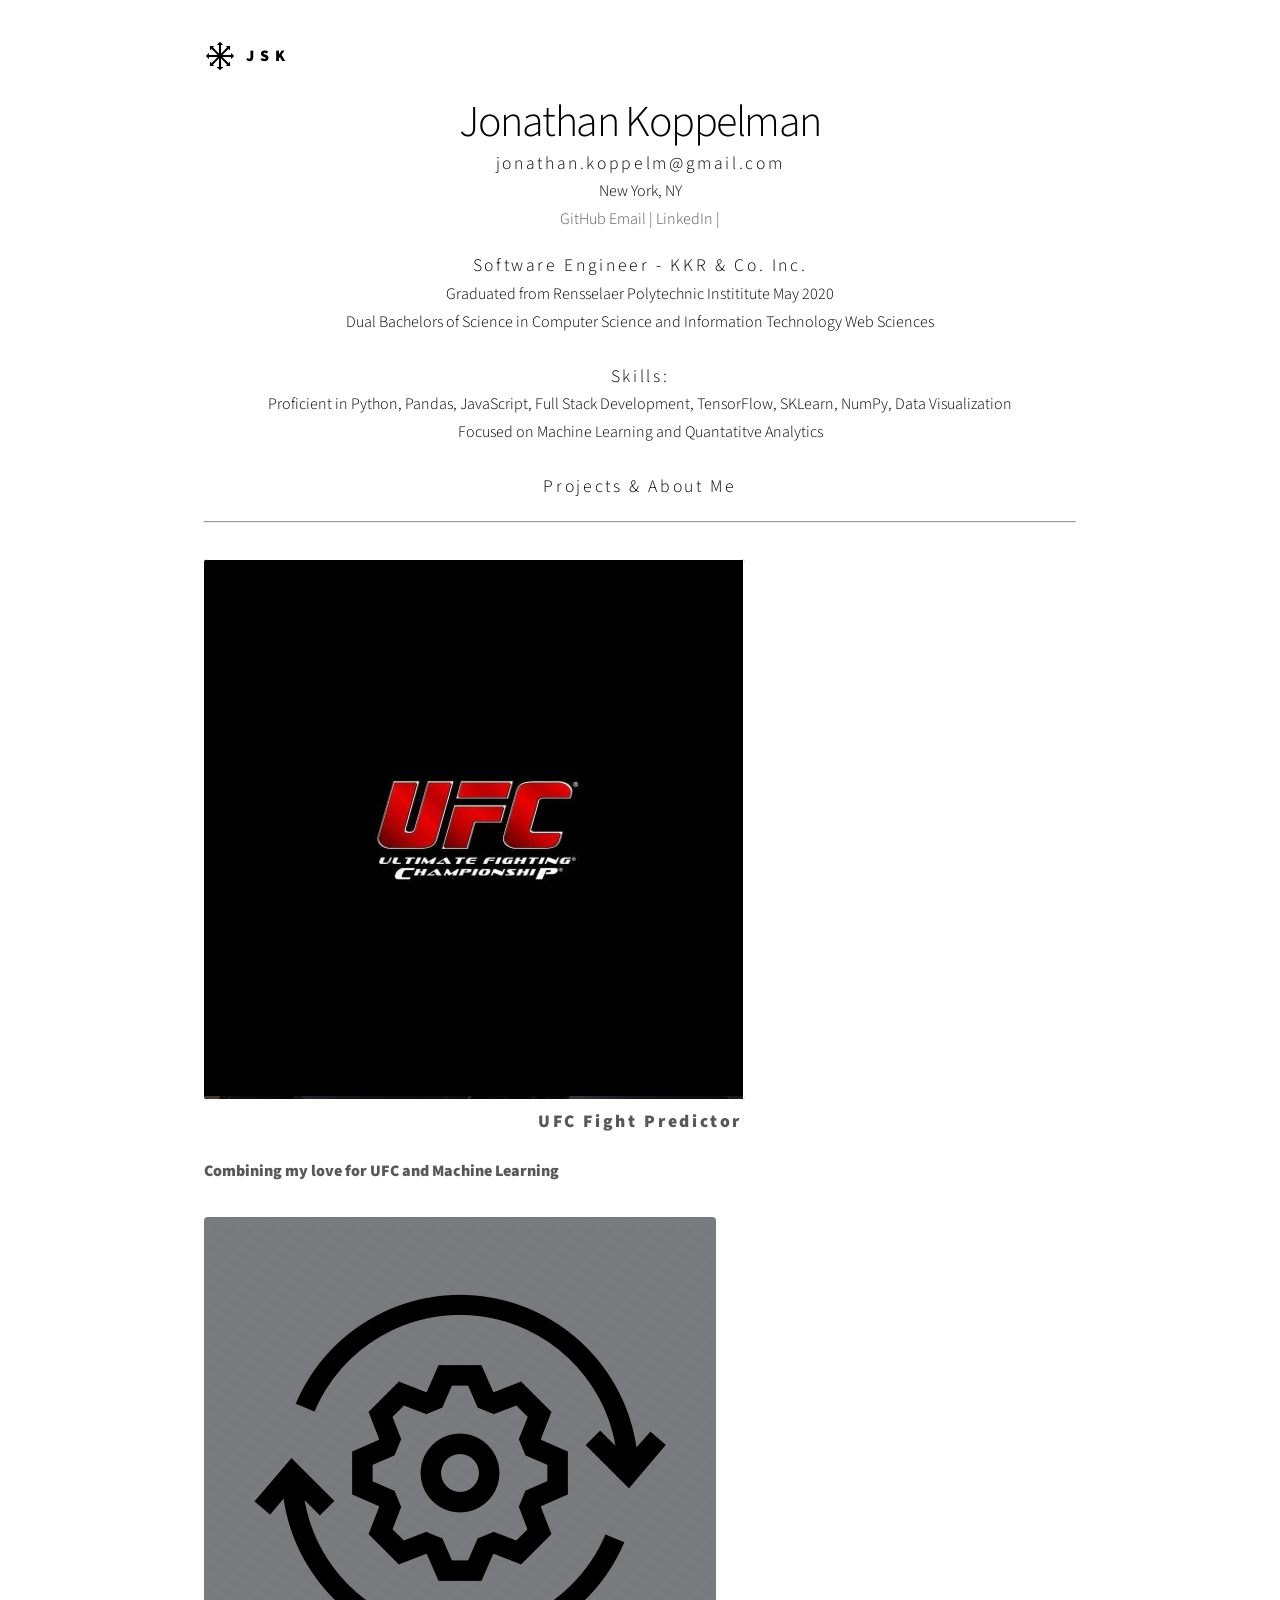
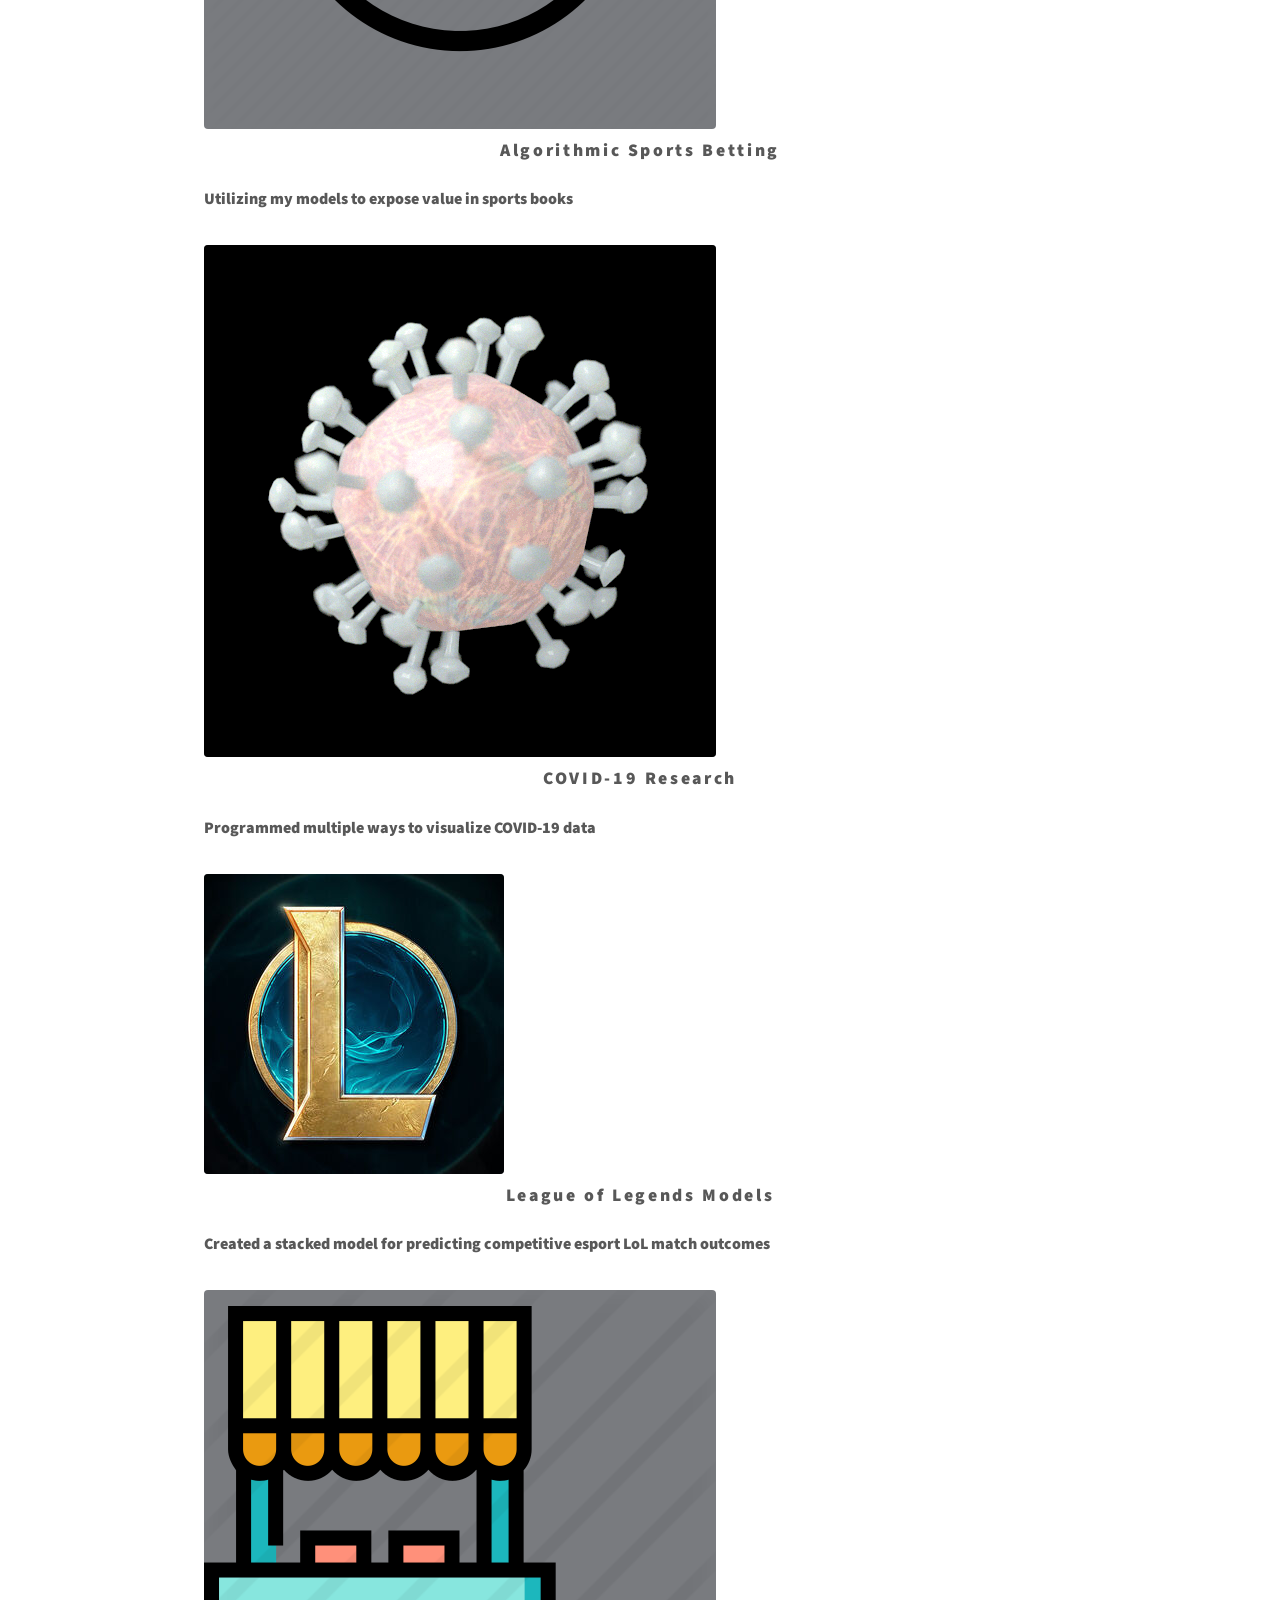
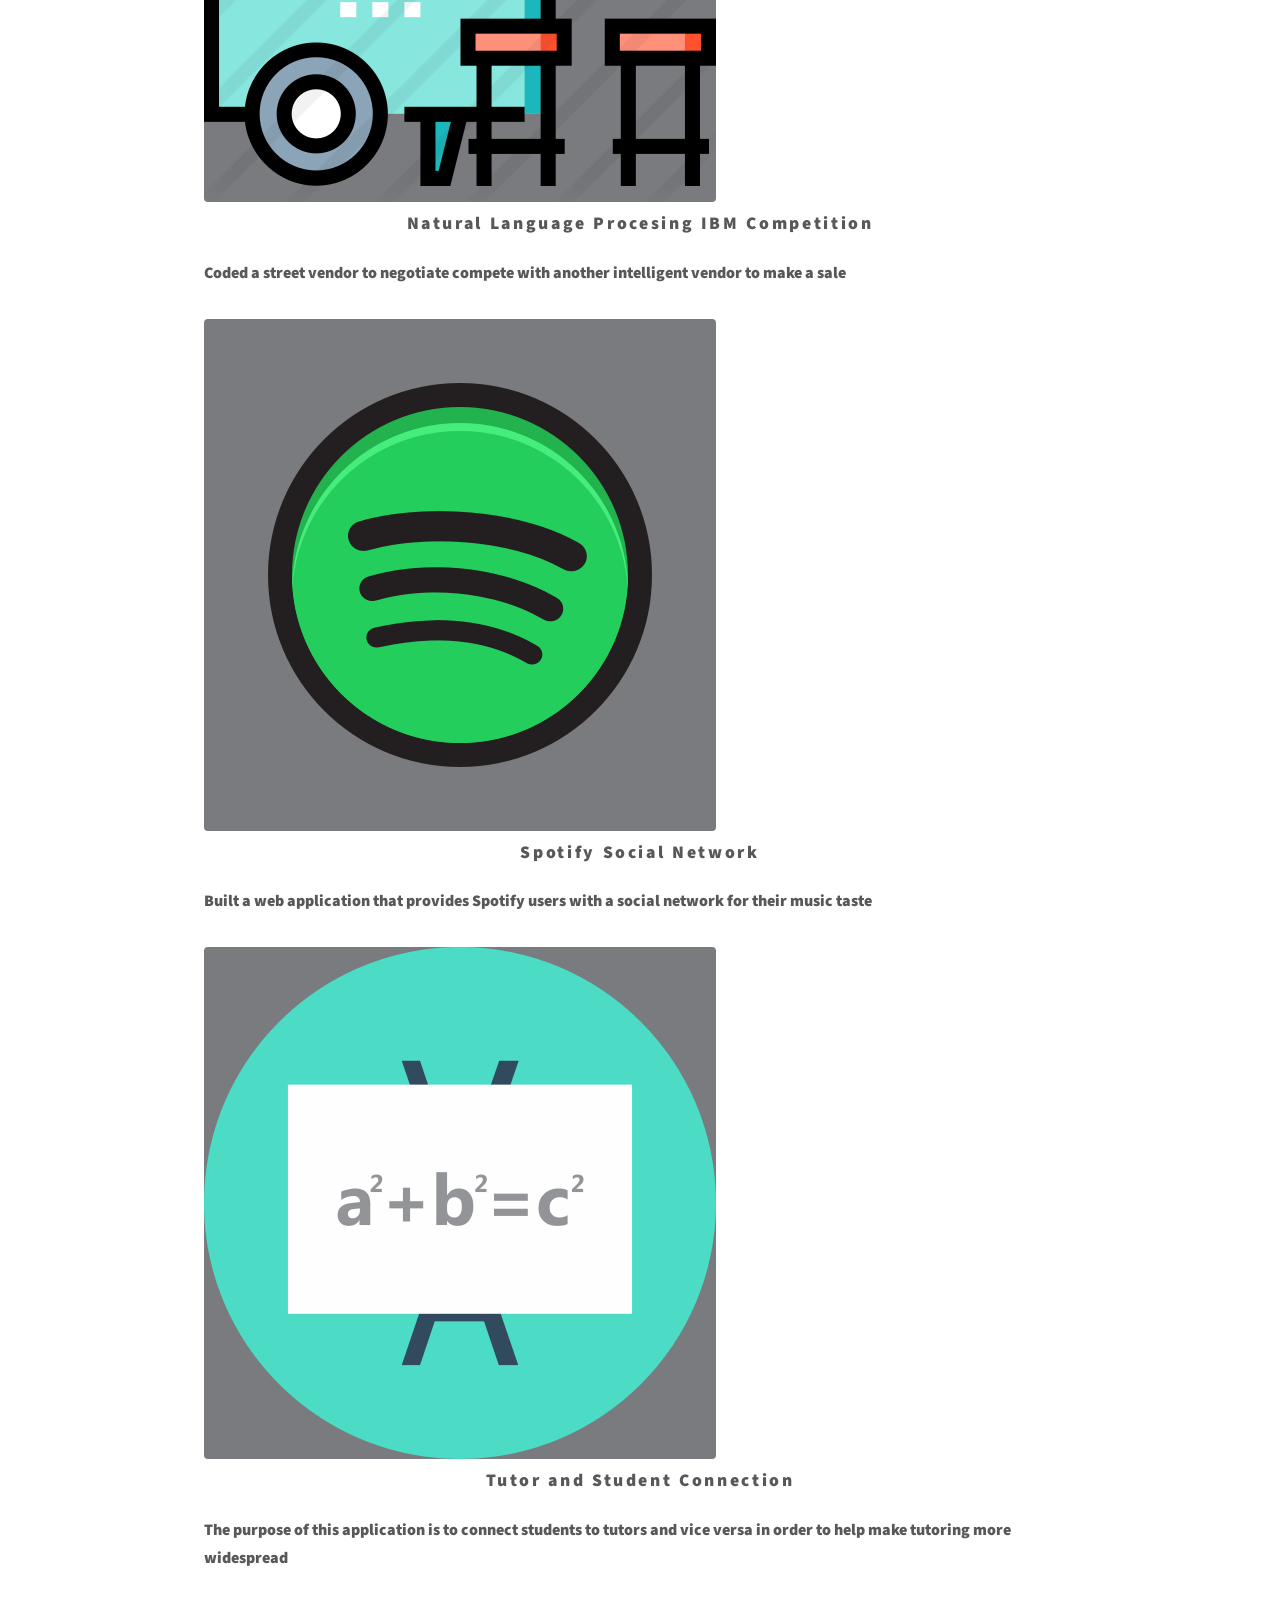
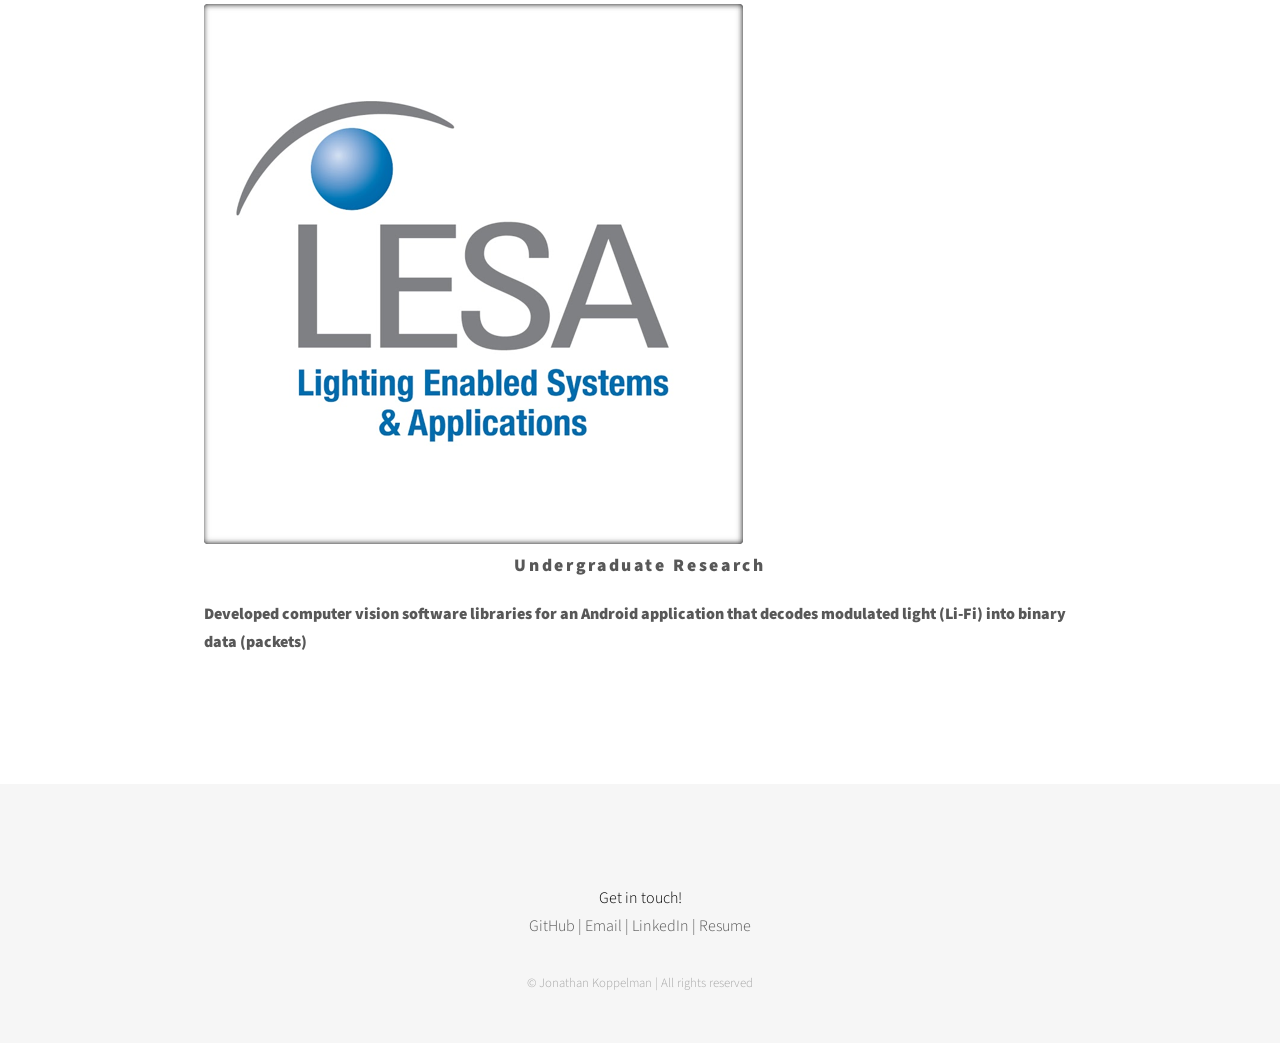
==== commit ff4d7f83: "Update index.html" ====
--- a/index.html
+++ b/index.html
@@ -51,7 +51,7 @@
                                     <h1>Jonathan Koppelman</h1>
                                     <h2 style="margin:0">jonathan.koppelm@gmail.com</h2>
                                     <p style="margin:0">New York, NY</p>
-                                    <a href="https://github.com/jonathankopp" target="#" class="icon style2 fa-github"><span class="label">GitHub |</span></a>
+                                    <a href="https://github.com/jonathankopp" target="#" class="icon style2 fa-github"><span class="label">GitHub</span></a>
                                     <!--<a href="tel:" class="icon style2 fa-phone"><span class="label">Phone |</span></a></li>-->
                                     <a href="mailto:jonathan.koppelm@gmail.com?Subject=Query to Connect" class="icon style2 fa-envelope-o"><span class="label"> Email |</span></a>
                                     <a href="https://www.linkedin.com/in/jonathan-koppelman-53009812b/" target="#" class="icon style2 fa-envelope-o"><span > LinkedIn |</span></a>
@@ -74,7 +74,7 @@
                             <br/>
                             <h2>Projects & About Me</h2>
                             <hr /></br>
-                            <section class="tiles">
+<!--                             <section class="tiles">
                                 <article class="tile">
                                     <span class="image">
                                         <img src="images/h5.PNG" alt="" />
@@ -85,7 +85,7 @@
                                             <p><strong>Learn about me</strong></p>
                                         </div>
                                     </a>
-                                </article>
+                                </article> -->
                                 <article class="tile">
                                     <span class="image">
                                         <img src="images/ufclogo2.jpg" alt="" />
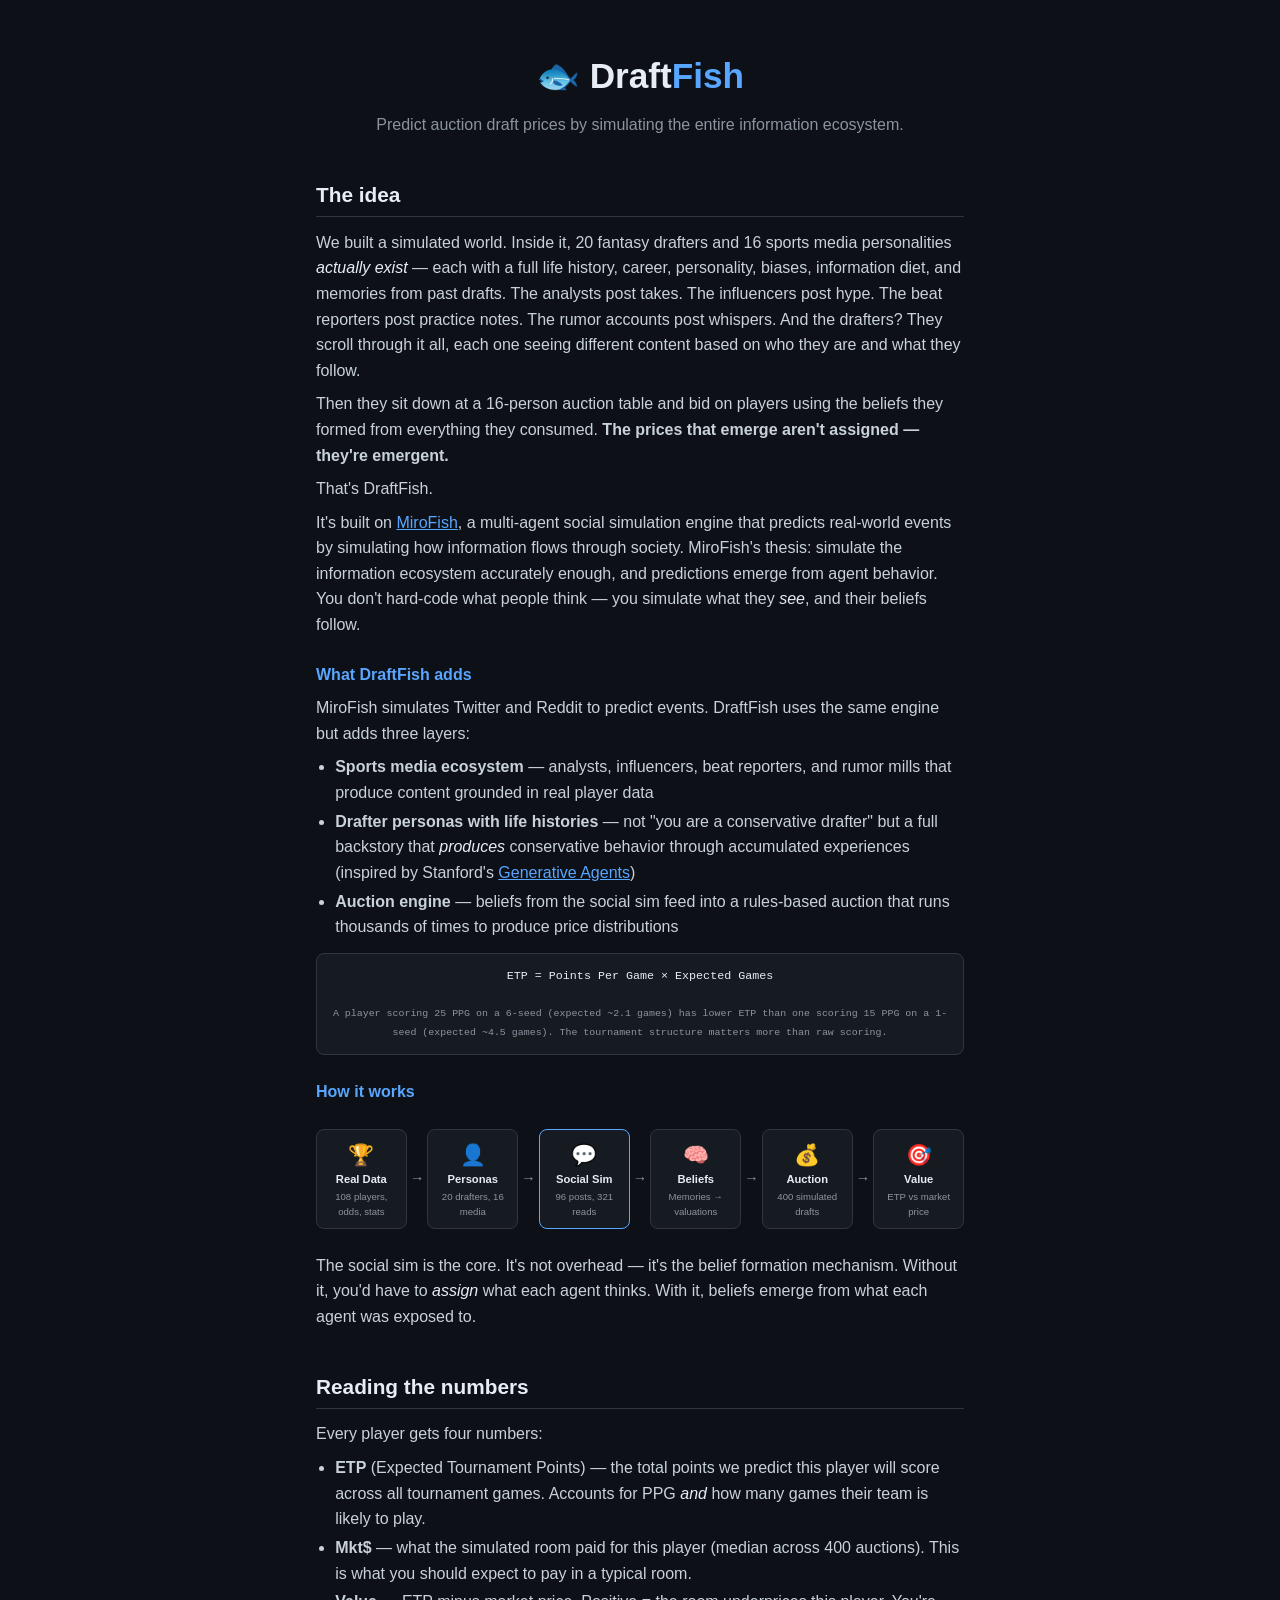
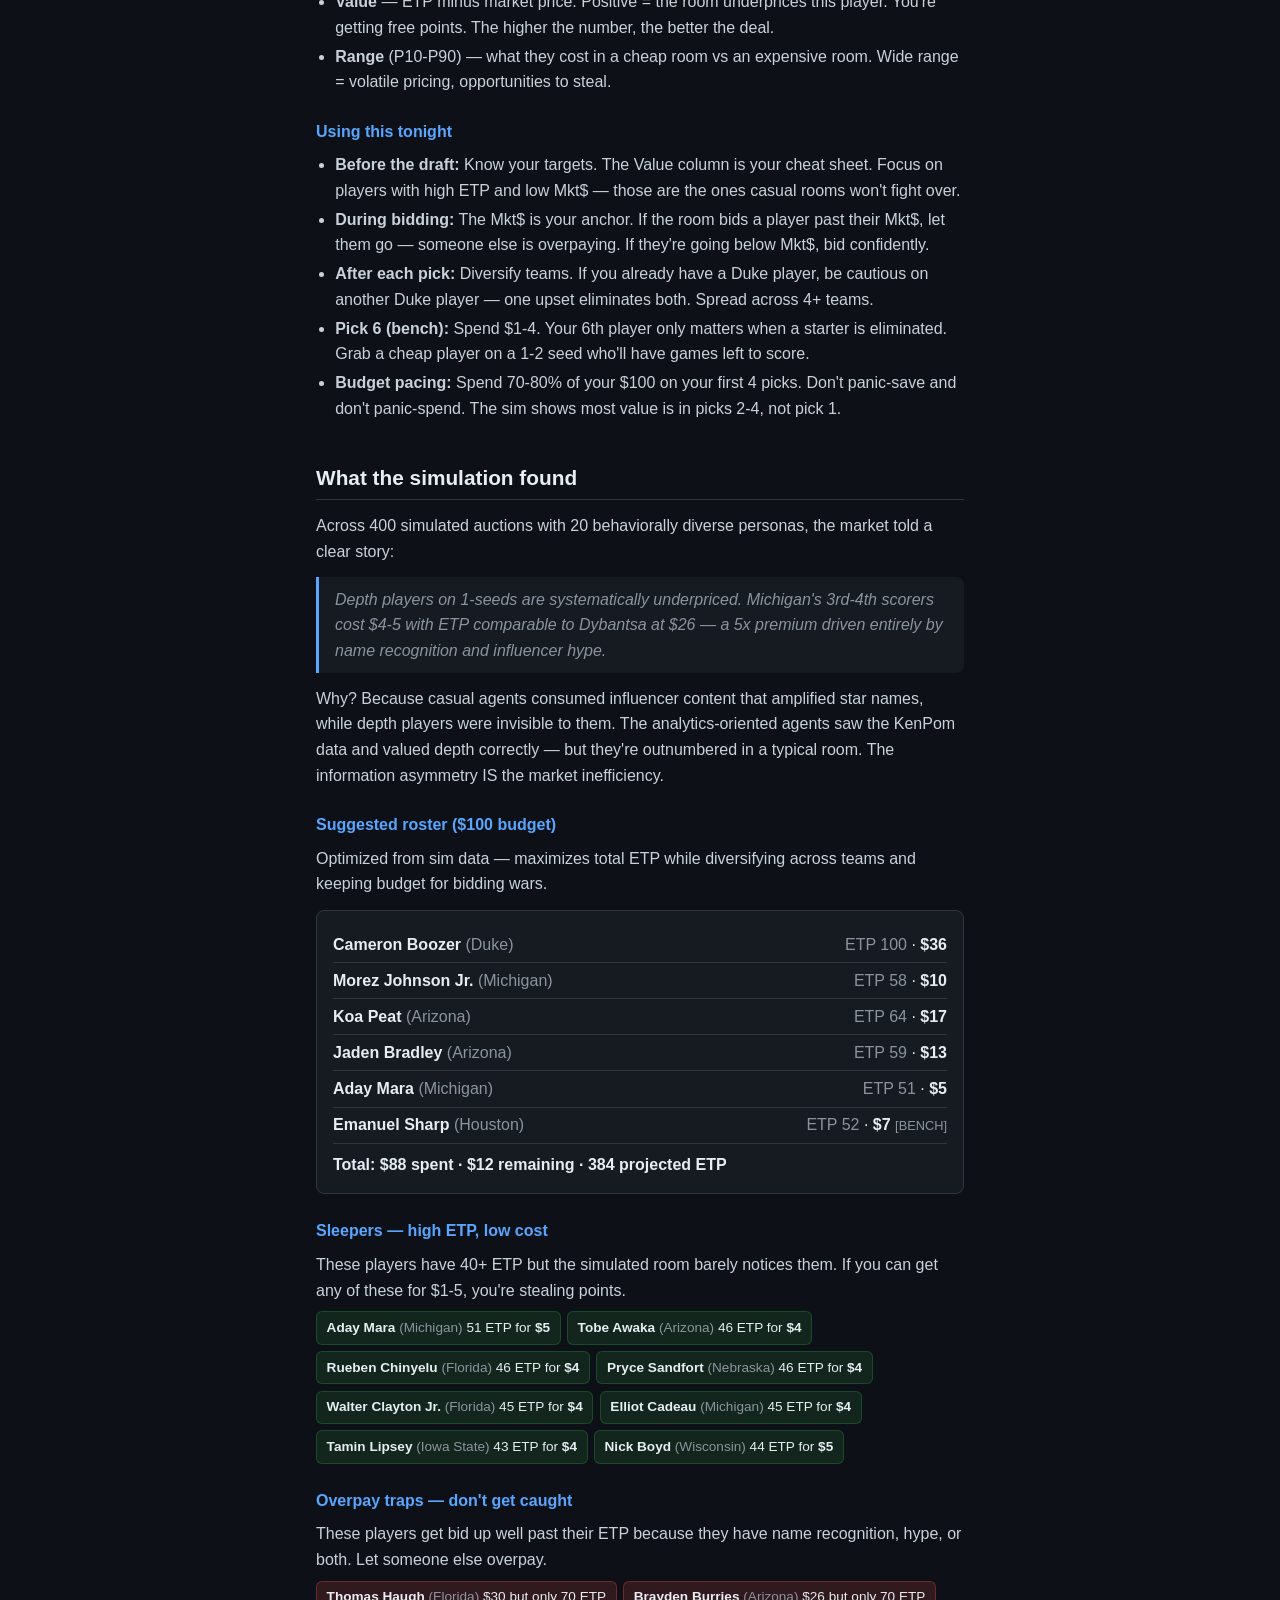
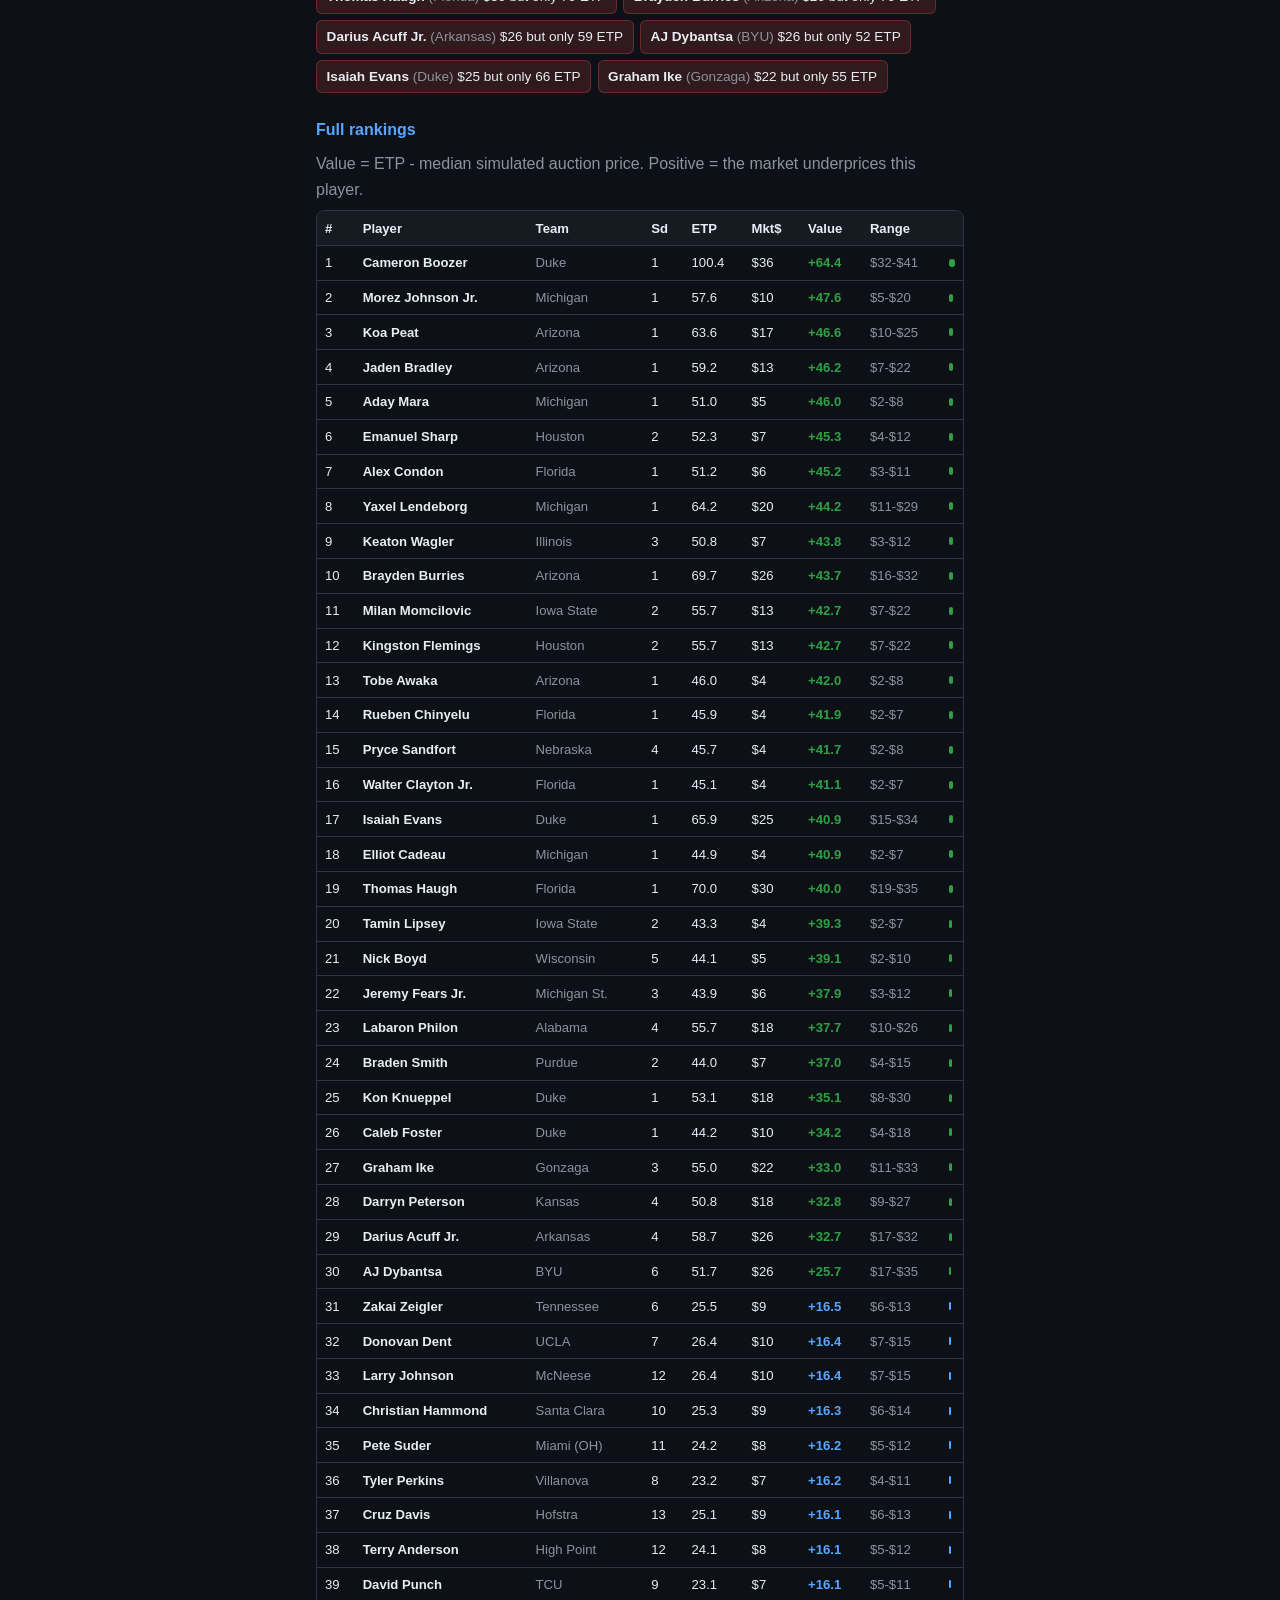
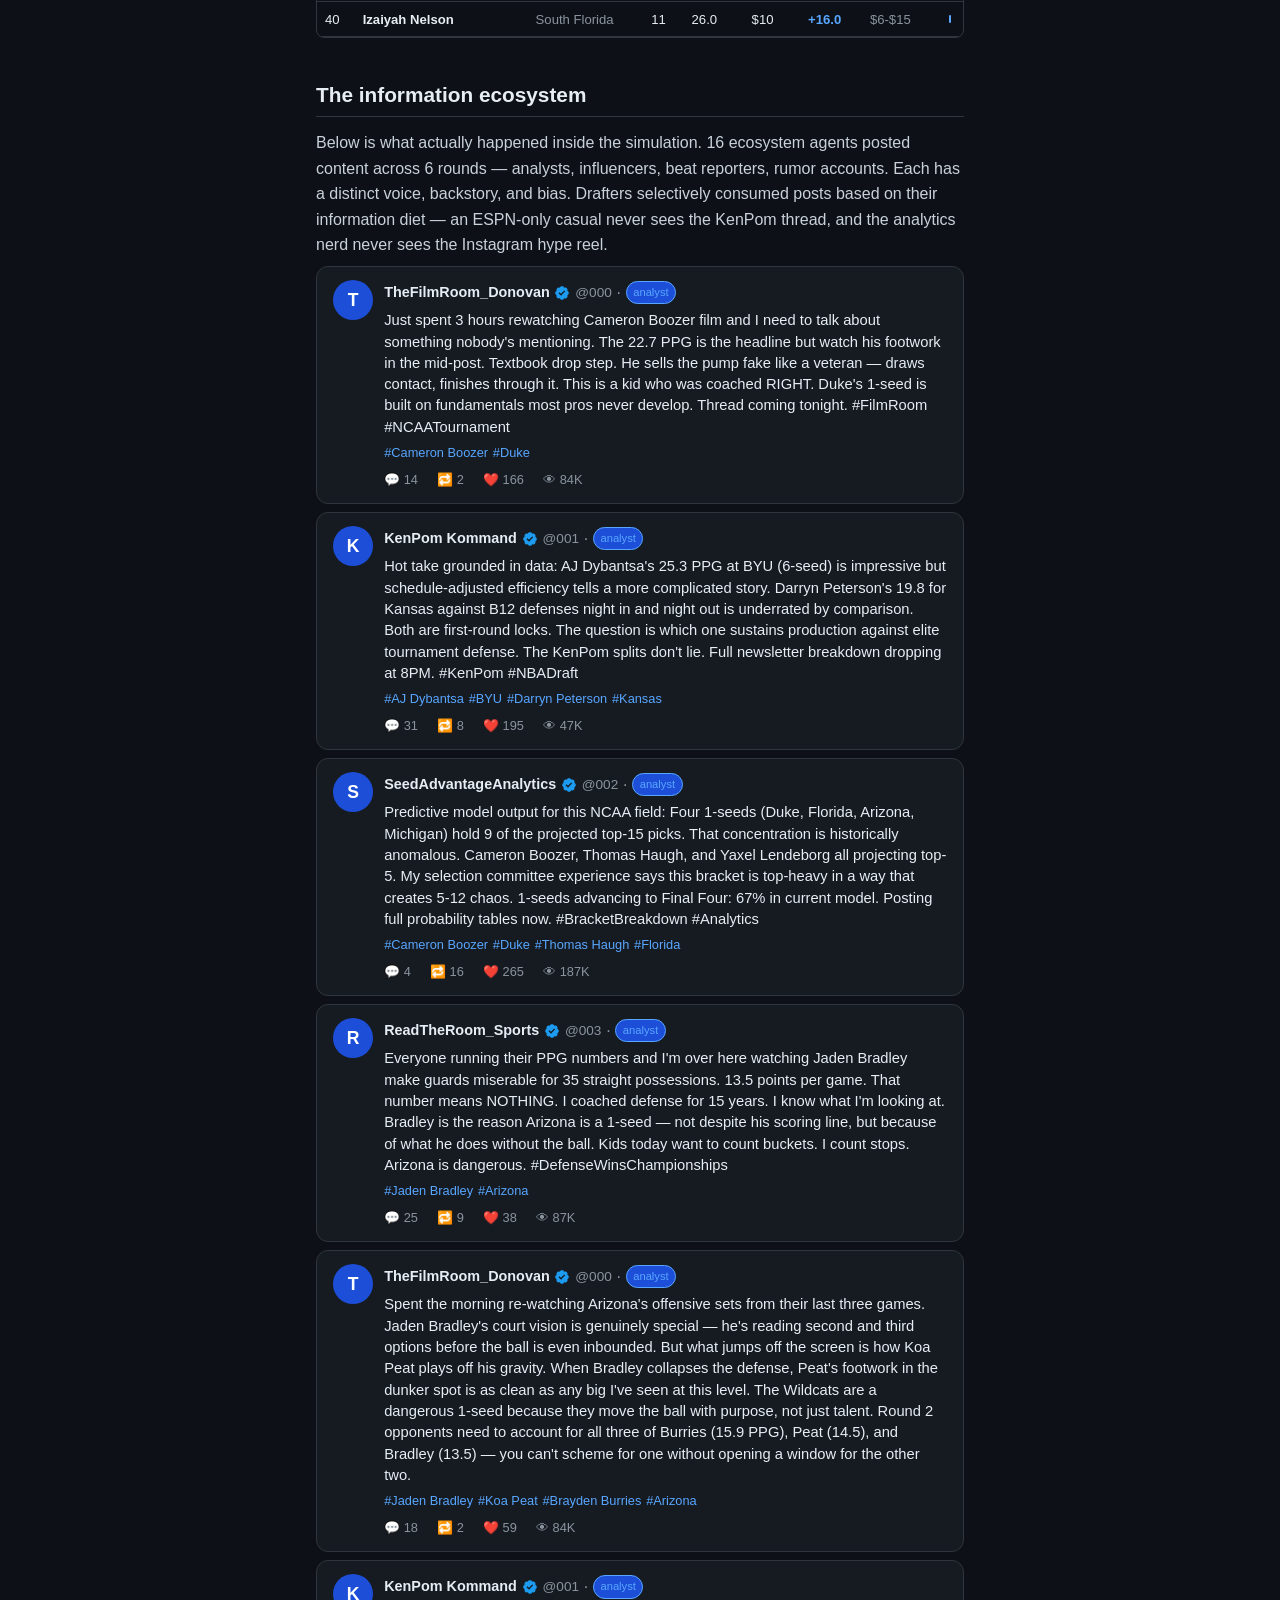
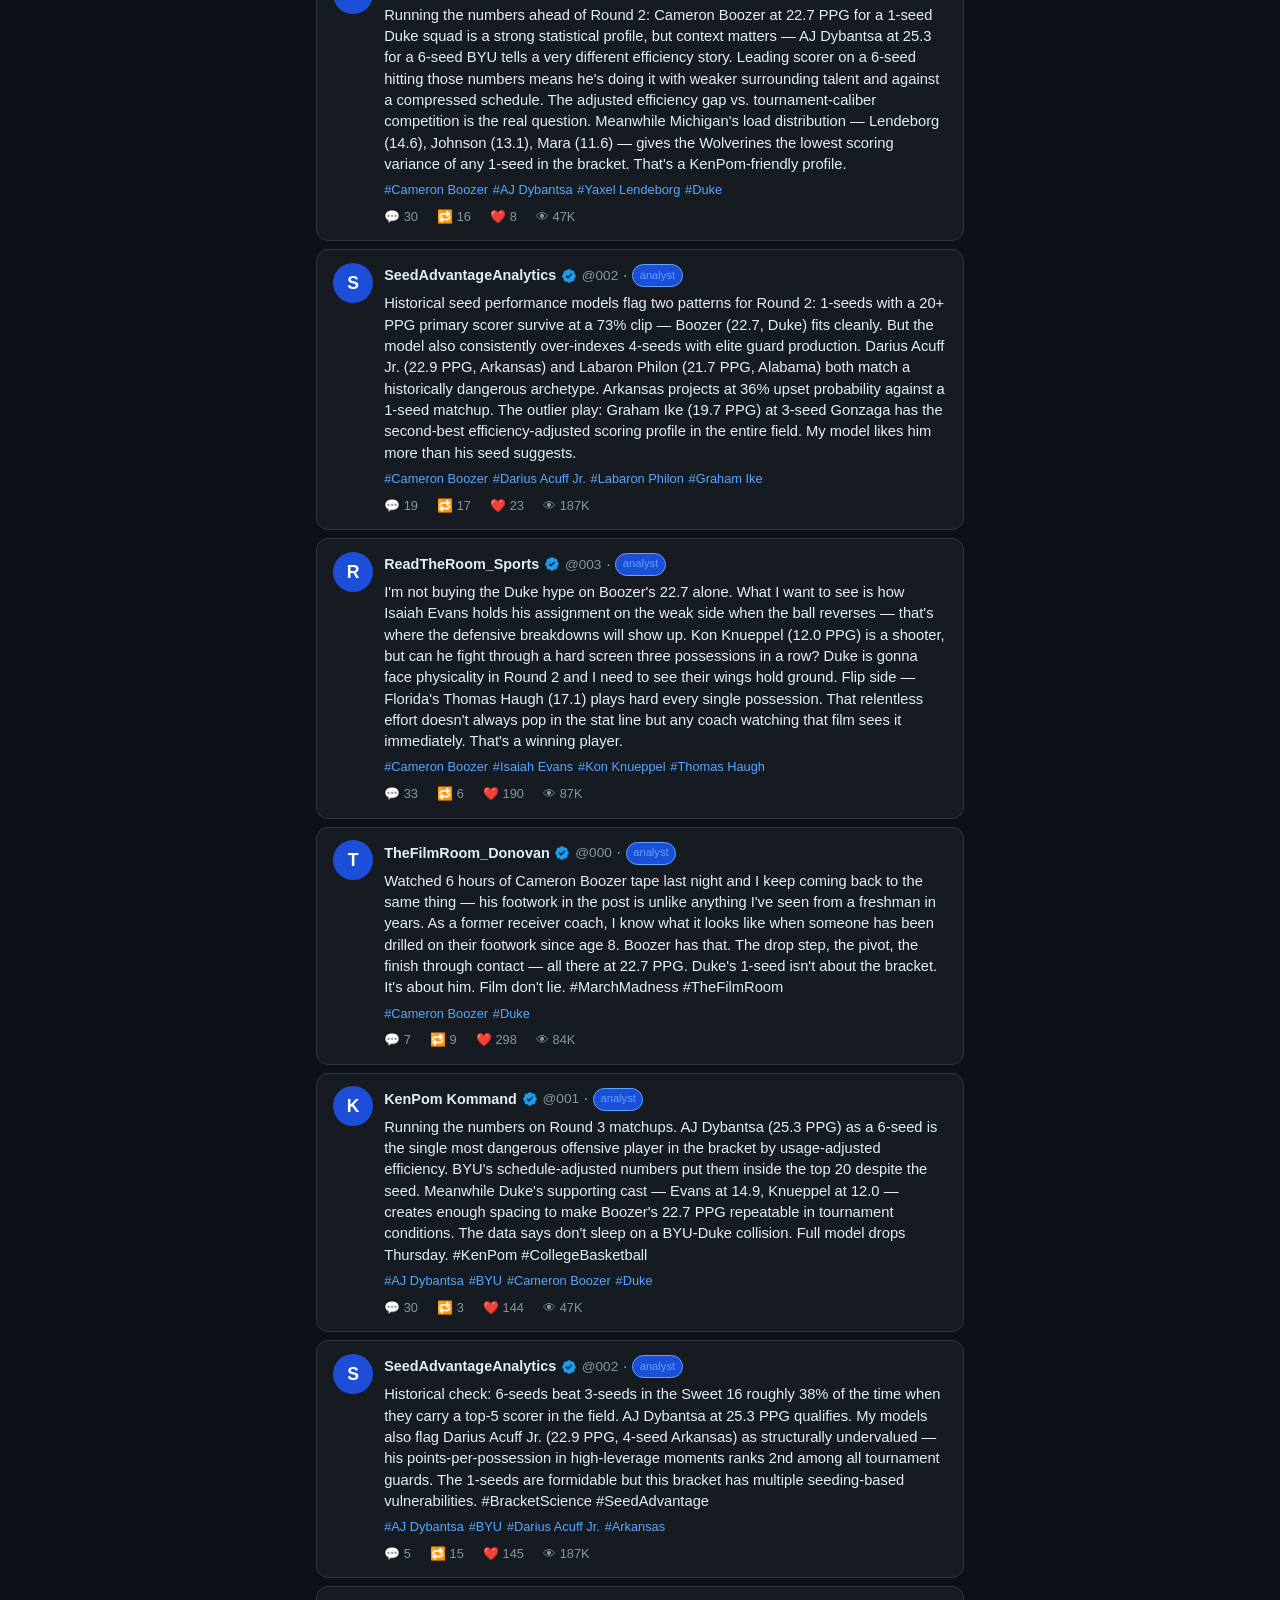
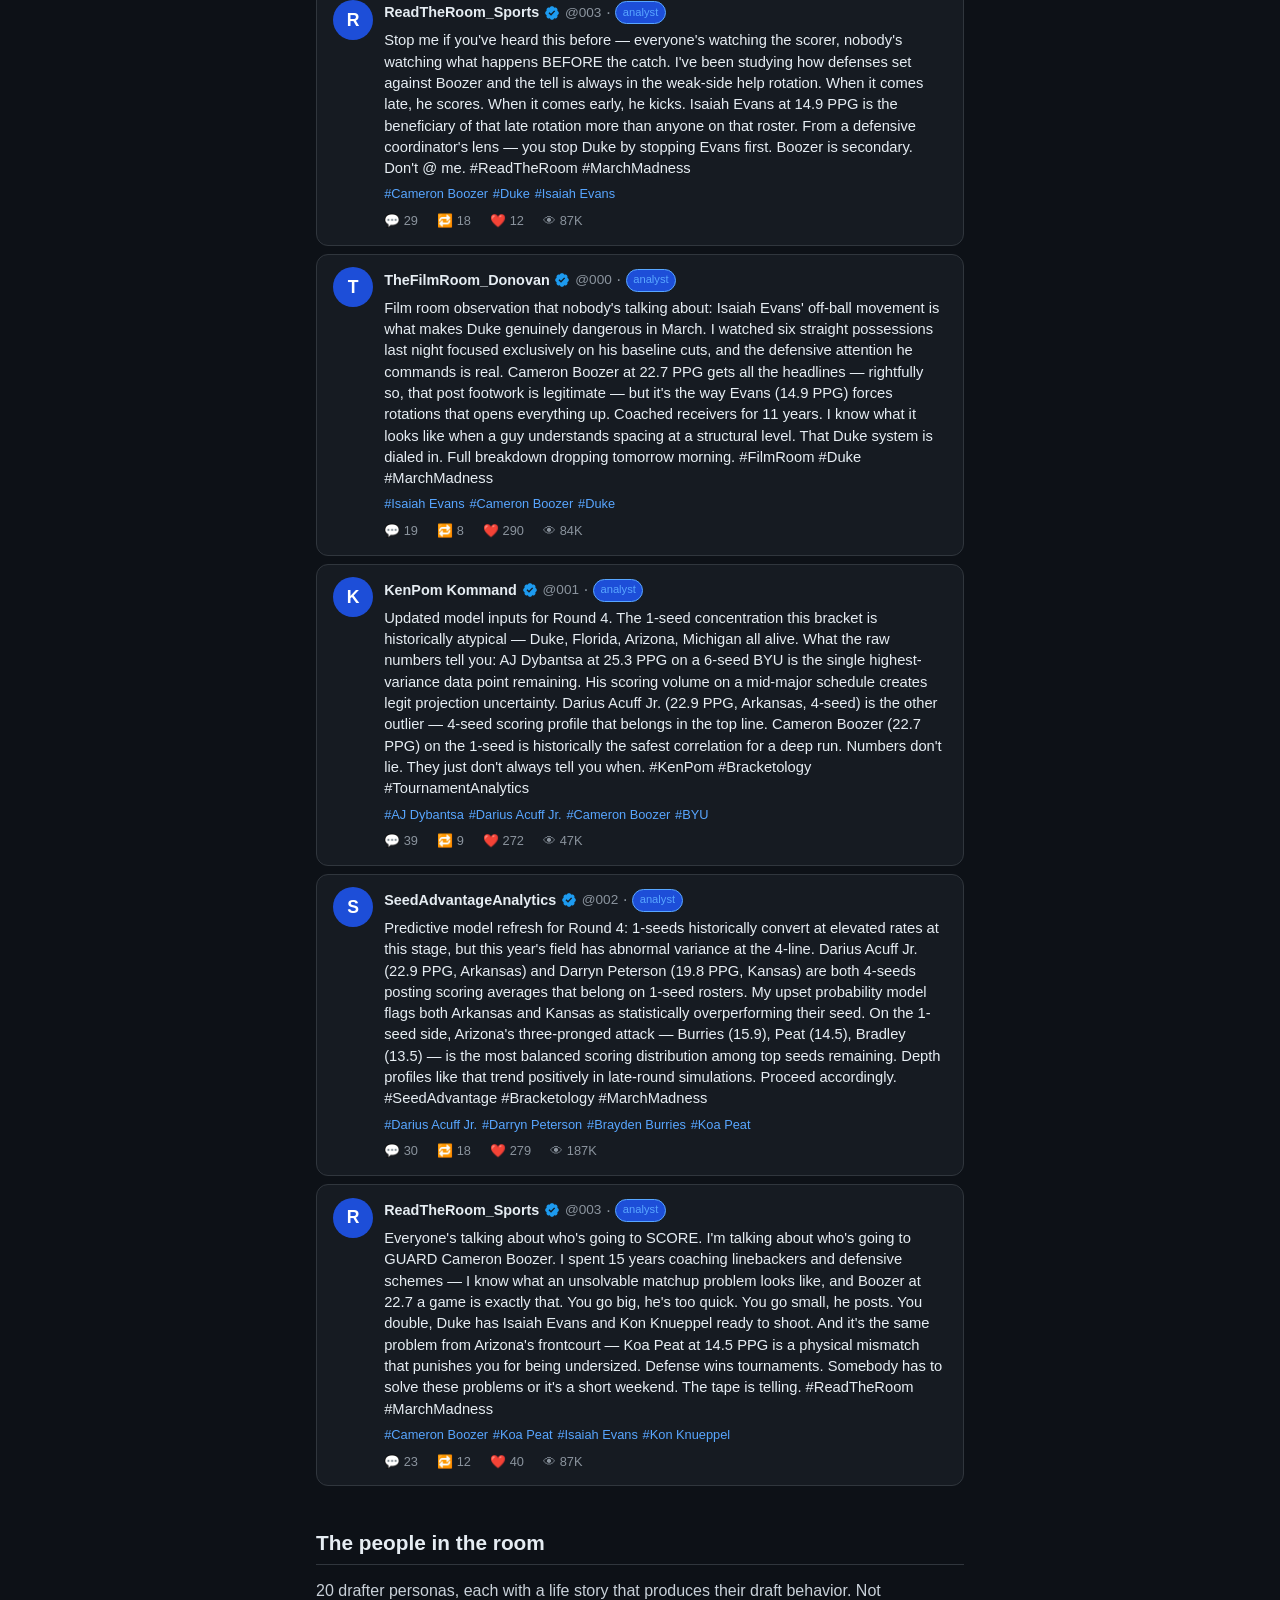
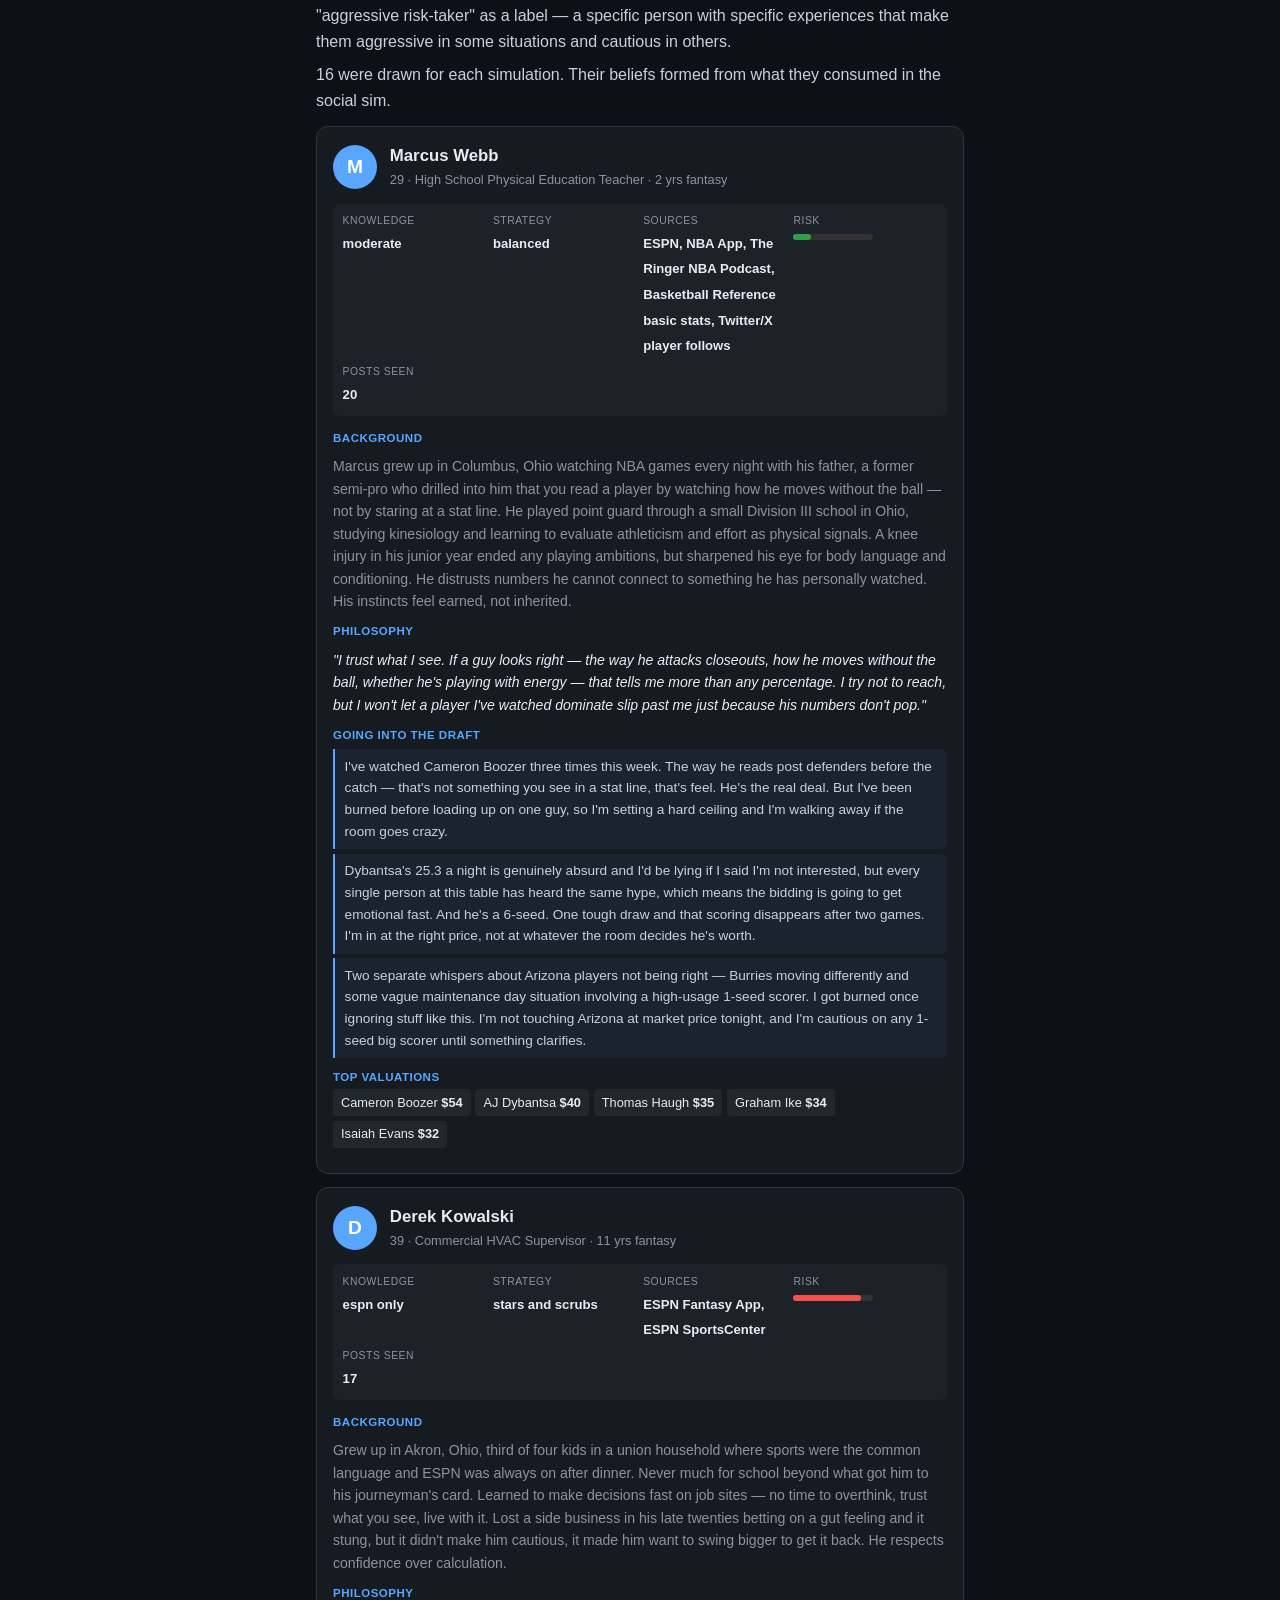
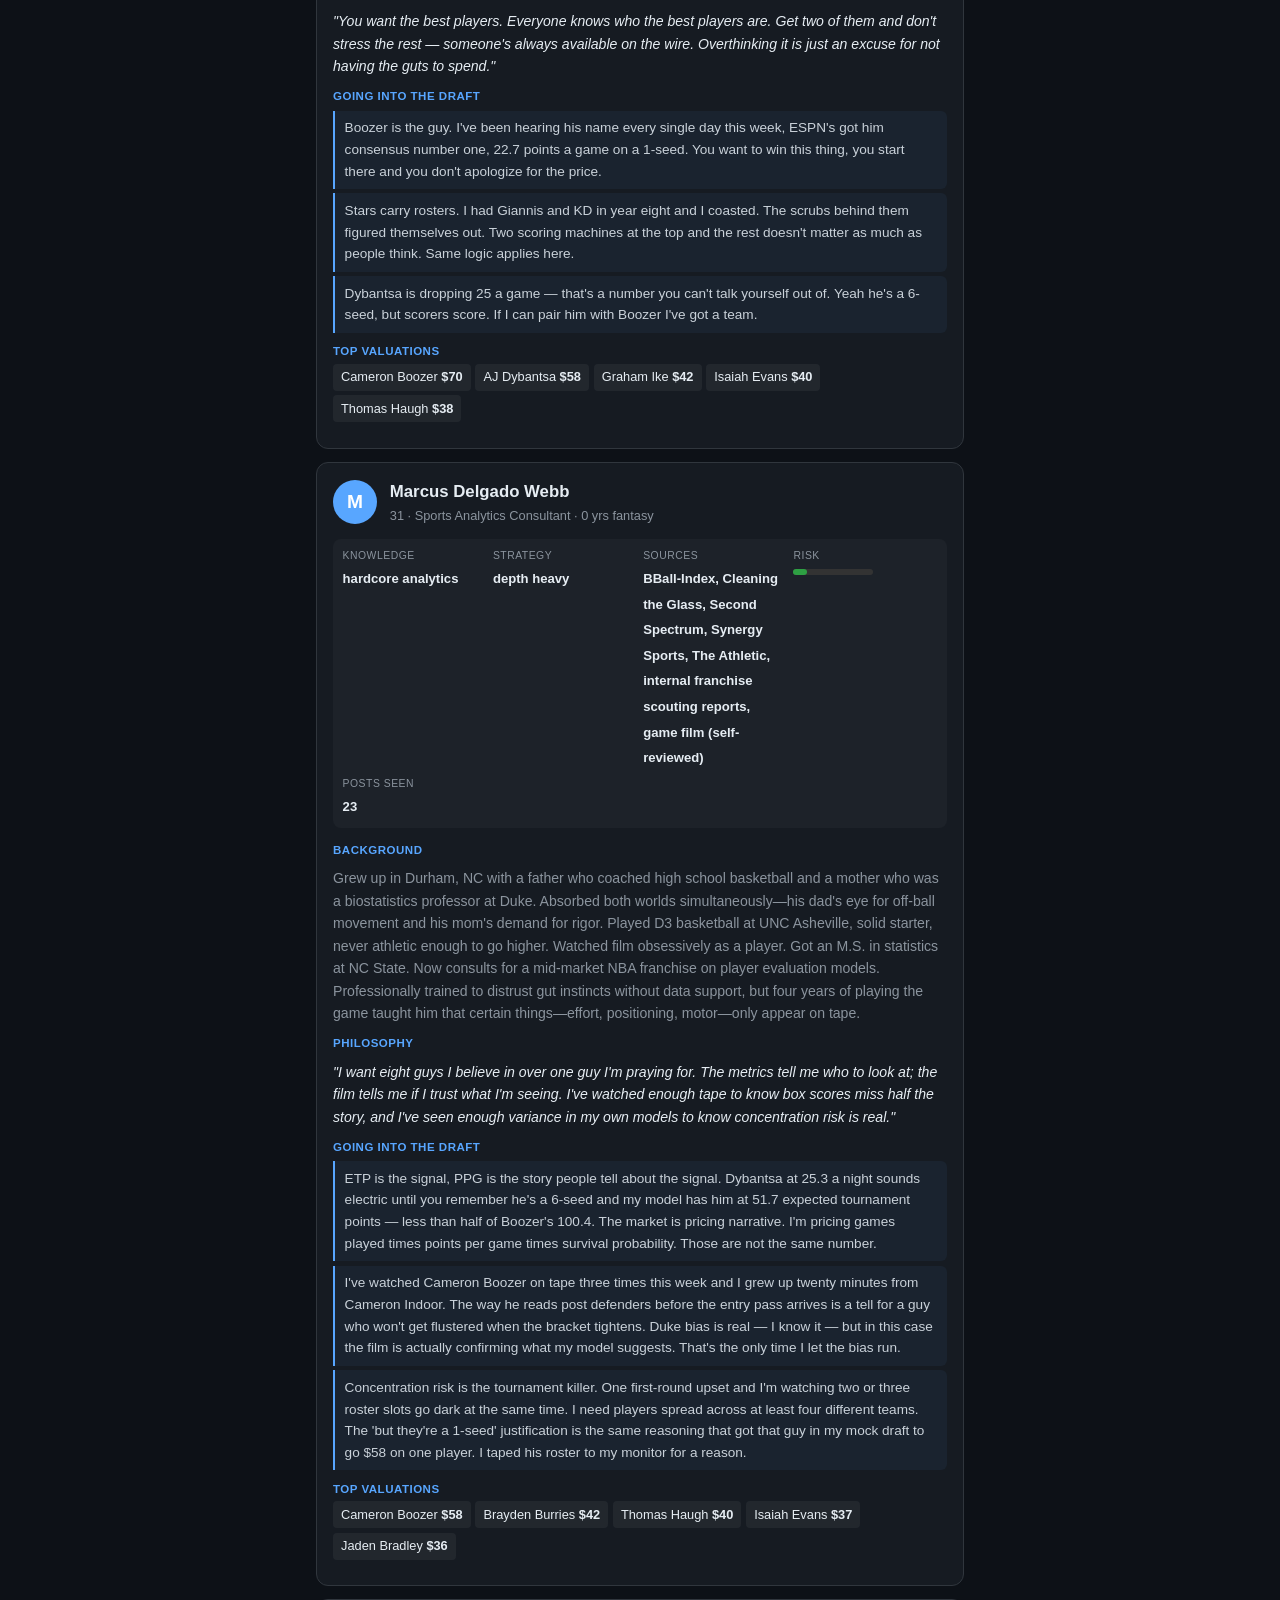
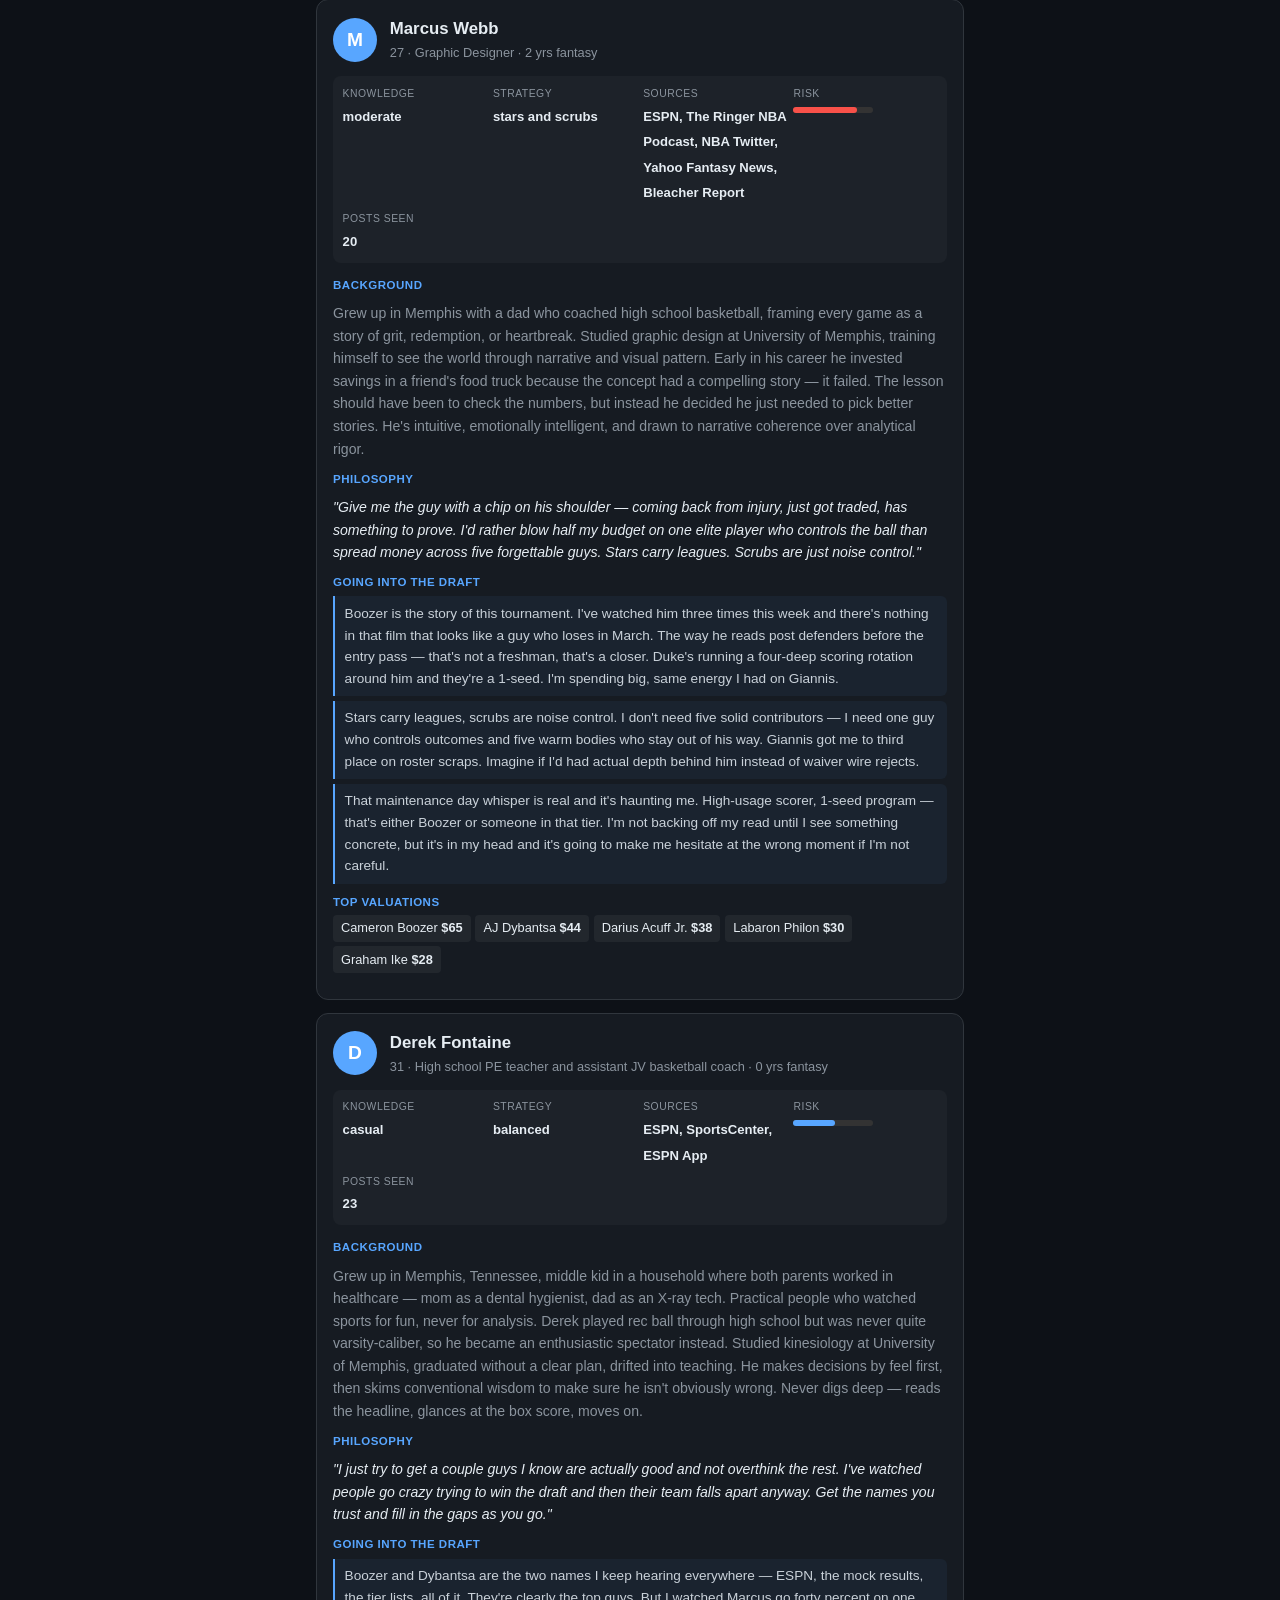
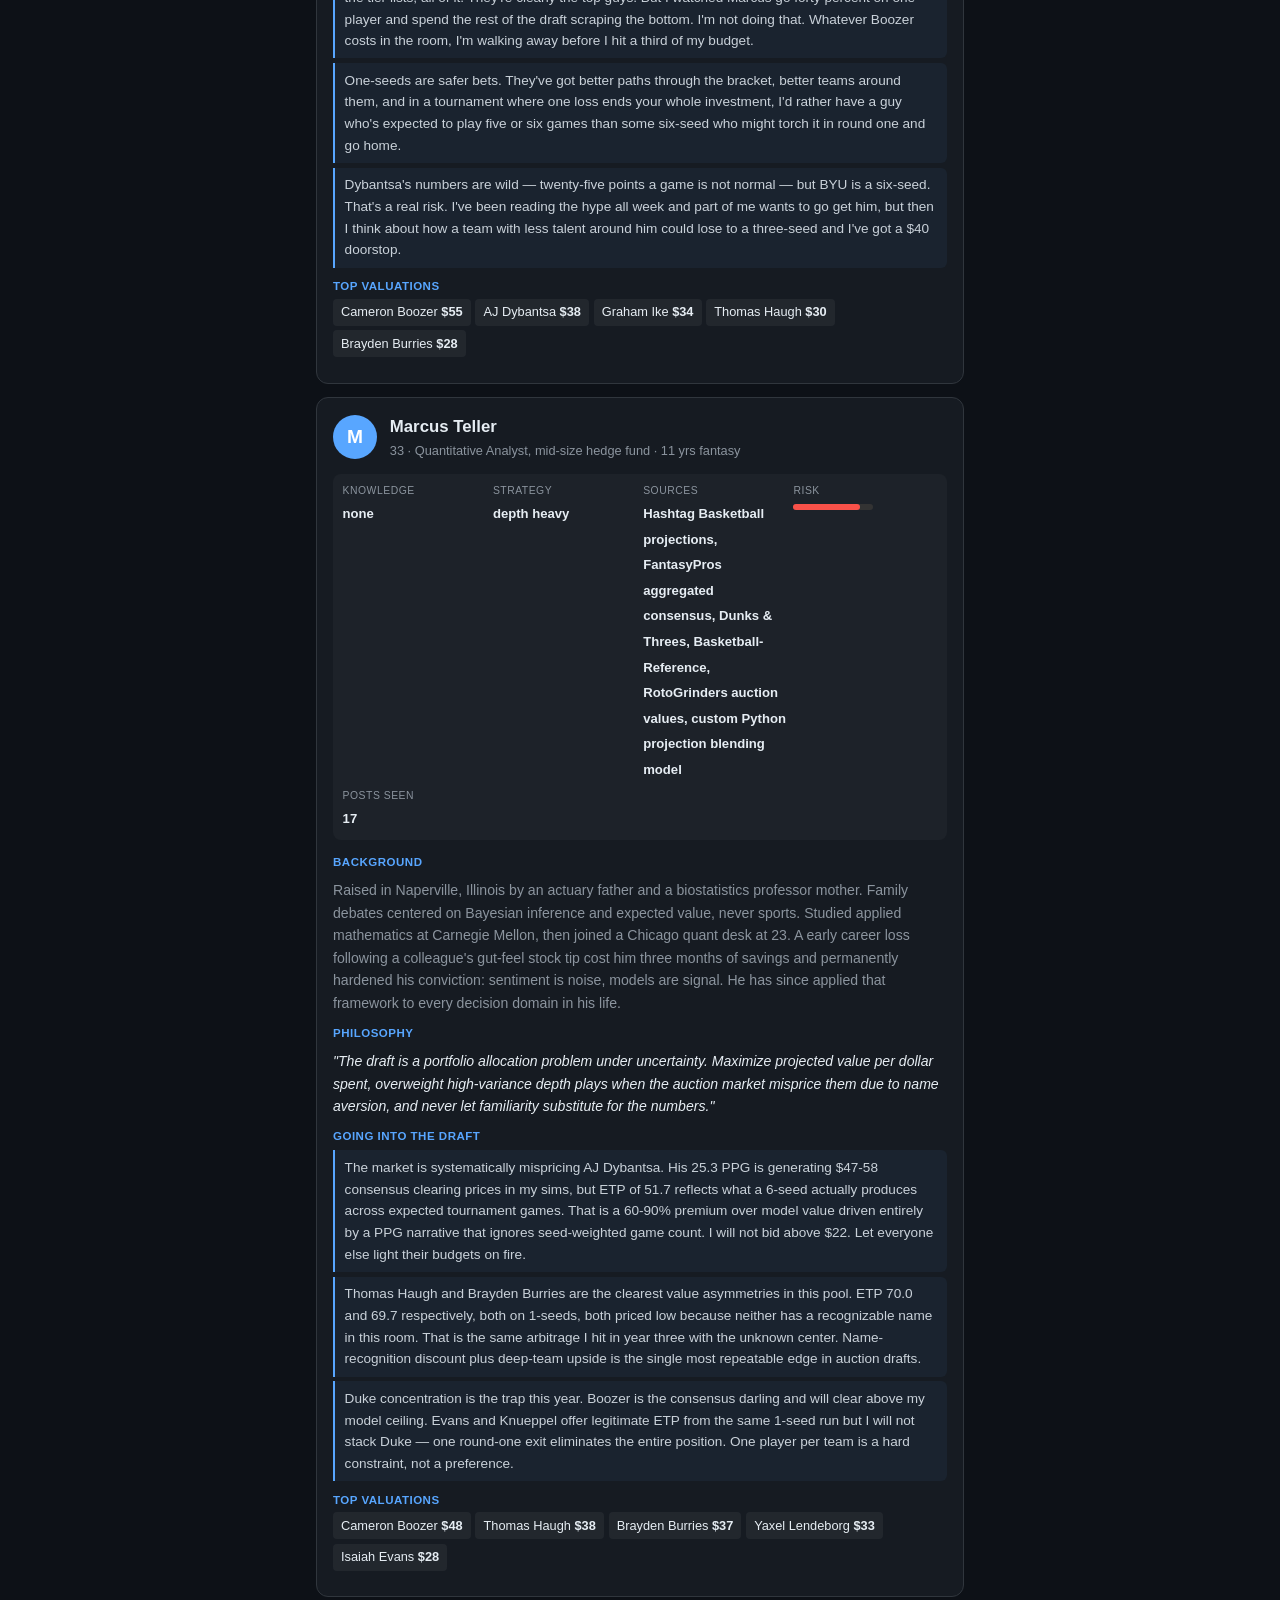
==== commit 7b483f94: "Replace old site with DraftFish Remove all legacy pages and assets, replace with DraftFish index.htm" ====
--- a/index.html
+++ b/index.html
@@ -1,207 +1,882 @@
-<!DOCTYPE HTML>
-<html>
-    <head>
-        <title>Jonathan Koppelman</title>
-        <meta charset="utf-8" />
-        <meta name="viewport" content="width=device-width, initial-scale=1" />
-        <link rel="stylesheet" href="assets/css/main.css" />
-
-        <link href=' http://fonts.googleapis.com/css?family=Droid+Sans' rel='stylesheet' type='text/css'>
-
-
-        <!-- Scripts -->
-        <script src="assets/js/jquery.min.js"></script>
-        <script src="assets/js/skel.min.js"></script>
-        <script src="assets/js/util.js"></script>
-        <script src="assets/js/main.js"></script>
-
-
-        <script>
-          (function(i,s,o,g,r,a,m){i['GoogleAnalyticsObject']=r;i[r]=i[r]||function(){
-          (i[r].q=i[r].q||[]).push(arguments)},i[r].l=1*new Date();a=s.createElement(o),
-          m=s.getElementsByTagName(o)[0];a.async=1;a.src=g;m.parentNode.insertBefore(a,m)
-          })(window,document,'script','https://www.google-analytics.com/analytics.js','ga');
-
-          ga('create', 'UA-92519809-1', 'auto');
-          ga('send', 'pageview');
-
-        </script>
-
-    </head>
-    <body>
-        <!-- Wrapper -->
-            <div id="wrapper">
-
-                <!-- Header -->
-                    <header id="header">
-                        <div class="inner">
-                                <a href="index.html" class="logo">
-                                    <span class="symbol"><img src="images/Chaos_star.svg" alt="" /></span><span class="title">JSK</span>
-                                    
-                                    <!-- <img class="circular--square" src="images/headshot.PNG" /> -->
-                                </a>
-                        </div>
-                    </header>
-                <!-- Main -->
-                    <div id="main">
-                        <div class="inner">
-                            <header>
-                                
-                                <div id="center">
-                                    <h1>Jonathan Koppelman</h1>
-                                    <h2 style="margin:0">jonathan.koppelm@gmail.com</h2>
-                                    <p style="margin:0">New York, NY</p>
-                                    <a href="https://github.com/jonathankopp" target="#" class="icon style2 fa-github"><span class="label">GitHub</span></a>
-                                    <!--<a href="tel:" class="icon style2 fa-phone"><span class="label">Phone |</span></a></li>-->
-                                    <a href="mailto:jonathan.koppelm@gmail.com?Subject=Query to Connect" class="icon style2 fa-envelope-o"><span class="label"> Email |</span></a>
-                                    <a href="https://www.linkedin.com/in/jonathan-koppelman-53009812b/" target="#" class="icon style2 fa-envelope-o"><span > LinkedIn |</span></a>
-                                    </br>
-                                </div>
-                            </header>
-                            <div id = "center" class="inner">
-                                <section>
-                                    <h2 style="margin:0">Software Engineer - KKR & Co. Inc.</h2>
-                                    <!--What fun is the world if you don't try new things. . I try to make boring things interesting.-->
-                                    <p style="margin:0">Graduated from Rensselaer Polytechnic Instititute May 2020</p>
-                                    <p style="margin:0">Dual Bachelors of Science in Computer Science and Information Technology Web Sciences</p> 
-                                    <!--<p>This website showcases some of my experiments.</p>-->
-                                </br>
-                                    <h2 style="margin:0">Skills:</h2>
-                                    <p style="margin:0">Proficient in Python, Pandas, JavaScript, Full Stack Development, TensorFlow, SKLearn, NumPy, Data Visualization</p>
-                                    <p style="margin:0">Focused on Machine Learning and Quantatitve Analytics</p>
-                                </section>
-                            </div>
-                            <br/>
-                            <h2>Projects & About Me</h2>
-                            <hr /></br>
-<!--                             <section class="tiles">
-                                <article class="tile">
-                                    <span class="image">
-                                        <img src="images/h5.PNG" alt="" />
-                                    </span>
-                                    <a href="aboutMe.html">
-                                        <h2><strong>About Me</strong></h2>
-                                        <div class="content">
-                                            <p><strong>Learn about me</strong></p>
-                                        </div>
-                                    </a>
-                                </article> -->
-                                <article class="tile">
-                                    <span class="image">
-                                        <img src="images/ufclogo2.jpg" alt="" />
-                                    </span>
-                                    <a href="ufcmodel.html">
-                                        <h2><strong>UFC Fight Predictor</strong></h2>
-                                        <div class="content">
-                                            <p><strong>Combining my love for UFC and Machine Learning</strong></p>
-                                        </div>
-                                    </a>
-                                </article>
-                                <article class="tile">
-                                    <span class="image">
-                                        <img src="images/gears.png" alt="" />
-                                    </span>
-                                    <a href="sportsBetting.html">
-                                        <h2><strong>Algorithmic Sports Betting</strong></h2>
-                                        <div class="content">
-                                            <p><strong>Utilizing my models to expose value in sports books</strong></p>
-                                        </div>
-                                    </a>
-                                </article>
-                               <article class="tile">
-                                    <span class="image">
-                                        <img src="images/covid.gif" alt="" />
-                                    </span>
-                                    <a href="filler.html">
-                                        <h2><strong>COVID-19 Research</strong></h2>
-                                        <div class="content">
-                                            <p><strong>Programmed multiple ways to visualize COVID-19 data</strong></p>
-                                        </div>
-                                    </a>
-                                </article>
-                                <article class="tile">
-                                    <span class="image">
-                                        <img src="images/lol.jpg" alt="" />
-                                    </span>
-                                    <a href="filler.html">
-                                        <h2><strong>League of Legends Models</strong></h2>
-                                        <div class="content">
-                                            <p><strong>Created a stacked model for predicting competitive esport LoL match outcomes</strong></p>
-                                        </div>
-                                    </a>
-                                </article>
-                                <article class="tile">
-                                    <span class="image">
-                                        <img src="images/workplz.png" alt="" />
-                                    </span>
-                                    <a href="filler.html">
-                                        <h2><strong>Natural Language Procesing IBM Competition</strong></h2>
-                                        <div class="content">
-                                            <p><strong>Coded a street vendor to negotiate compete with another intelligent vendor to make a sale</strong></p>
-                                        </div>
-                                    </a>
-                                </article>
-                                <article class="tile">
-                                    <span class="image">
-                                        <img src="images/spotify.webp" alt="" />
-                                    </span>
-                                    <a href="filler.html">
-                                        <h2><strong>Spotify Social Network</strong></h2>
-                                        <div class="content">
-                                            <p><strong>Built a web application that provides Spotify users with a social network for their music taste</strong></p>
-                                        </div>
-                                    </a>
-                                </article>
-                                <article class="tile">
-                                    <span class="image">
-                                        <img src="images/TaSC.png" alt="" />
-                                    </span>
-                                    <a href="filler.html">
-                                        <h2><strong>Tutor and Student Connection</strong></h2>
-                                        <div class="content">
-                                            <p><strong>The purpose of this application is to connect students to tutors and vice versa in order to help make tutoring more widespread</strong></p>
-                                        </div>
-                                    </a>
-                                </article>
-                                <article class="tile">
-                                    <span class="image">
-                                        <img src="images/LESA.PNG" alt="" />
-                                    </span>
-                                    <a href="filler.html">
-                                        <h2><strong>Undergraduate Research</strong></h2>
-                                        <div class="content">
-                                            <p><strong>Developed computer vision software libraries for an Android application that decodes modulated light (Li-Fi) into binary data (packets)</strong></p>
-                                        </div>
-                                    </a>
-                                </article>
-                            </section>
-                        </div>
-                    </div>
-
-                <!-- Footer -->
-                    <footer id="footer">
-                        <div class="inner">
-                            <section>
-                                <div id="center">
-                                    <p style="margin:0">Get in touch!</p>
-                                    <a href="https://github.com/jonathankopp" target="#" class="icon style2 fa-github"><span class="label">GitHub |</span></a>
-                                    <!--<a href="tel:" class="icon style2 fa-phone"><span class="label">Phone |</span></a></li>-->
-                                    <a href="mailto:jonathan.koppelm@gmail.com?Subject=Query to Connect" class="icon style2 fa-envelope-o"><span class="label"> Email |</span></a>
-                                    <a href="https://www.linkedin.com/in/jonathan-koppelman-53009812b/" target="#" class="icon style2 fa-envelope-o"><span > LinkedIn |</span></a>
-                                    <a href="assets/general/JonathanResume.pdf" target="#" download class="icon style2 fa-envelope-o"><span > Resume</span></a>
-                                </div>
-                            </section>
-                        </div>
-                        <p></p>
-
-                        <div class="inner">
-                            <section>
-                                <ul class="copyright">
-                                    <li>&copy; Jonathan Koppelman | All rights reserved</li>
-                                </ul>
-                            </section>
-                        </div>
-                    </footer>
-            </div>
-    </body>
-</html>
+<!DOCTYPE html>
+<html lang="en">
+<head>
+<meta charset="utf-8">
+<meta name="viewport" content="width=device-width, initial-scale=1">
+<title>DraftFish Results</title>
+<style>
+:root { --bg:#0d1117; --fg:#e6edf3; --m:#8b949e; --a:#58a6ff; --g:#2ea043;
+         --r:#f85149; --y:#d29922; --bdr:#30363d; --card:#161b22; }
+* { box-sizing:border-box; margin:0; padding:0; }
+body { font-family:-apple-system,'Segoe UI',sans-serif; background:var(--bg);
+       color:var(--fg); line-height:1.6; }
+.wrap { max-width:680px; margin:0 auto; padding:1rem; }
+h1 { font-size:2.2rem; font-weight:800; text-align:center; margin:2rem 0 0.2rem; }
+h1 span { color:var(--a); }
+.subtitle { text-align:center; color:var(--m); margin-bottom:2rem; }
+h2 { font-size:1.3rem; margin:2.5rem 0 0.8rem; padding-bottom:0.3rem;
+     border-bottom:1px solid var(--bdr); }
+h3 { font-size:1rem; color:var(--a); margin:1.5rem 0 0.5rem; }
+p { margin:0.5rem 0; color:#c9d1d9; }
+.muted { color:var(--m); }
+a { color:var(--a); }
+em { color:var(--fg); }
+ul { margin:0.4rem 0 0.4rem 1.2rem; color:#c9d1d9; }
+li { margin:0.2rem 0; }
+blockquote { border-left:3px solid var(--a); padding:0.6rem 1rem; margin:0.8rem 0;
+             background:var(--card); border-radius:0 8px 8px 0; color:var(--m); font-style:italic; }
+.formula { background:var(--card); border:1px solid var(--bdr); padding:0.8rem;
+           border-radius:8px; text-align:center; font-family:monospace; margin:0.8rem 0; font-size:0.9em; }
+code { background:var(--card); padding:0.1rem 0.3rem; border-radius:3px; font-size:0.88em; }
+
+/* --- TWEETS --- */
+.tw { display:flex; gap:0.7rem; padding:0.8rem 1rem; border:1px solid var(--bdr);
+      border-radius:12px; margin:0.5rem 0; background:var(--card); }
+.tw-left { flex-shrink:0; }
+.tw-av { width:40px; height:40px; border-radius:50%; display:flex; align-items:center;
+         justify-content:center; font-weight:700; font-size:1.1rem; color:#fff; }
+.badge-analyst { background:#1d4ed8; }
+.badge-influencer { background:#dc2626; }
+.badge-beat_reporter { background:#ca8a04; }
+.badge-rumor { background:#4b5563; }
+.badge-mock_draft { background:#059669; }
+.tw-right { flex:1; min-width:0; }
+.tw-top { display:flex; align-items:center; gap:0.3rem; flex-wrap:wrap; }
+.tw-name { font-weight:700; font-size:0.9em; }
+.verified { vertical-align:-2px; }
+.tw-handle { color:var(--m); font-size:0.85em; }
+.tw-dot { color:var(--m); }
+.tw-type { font-size:0.7em; padding:0.1rem 0.4rem; border-radius:999px; }
+.tw-type.badge-analyst { color:var(--a); border:1px solid var(--a); }
+.tw-type.badge-influencer { color:var(--r); border:1px solid var(--r); }
+.tw-type.badge-beat_reporter { color:var(--y); border:1px solid var(--y); }
+.tw-type.badge-rumor { color:var(--m); border:1px solid var(--m); }
+.tw-type.badge-mock_draft { color:var(--g); border:1px solid var(--g); }
+.tw-body { font-size:0.92em; margin:0.3rem 0; line-height:1.45; color:var(--fg); }
+.tw-tags { display:flex; flex-wrap:wrap; gap:0.3rem; margin:0.3rem 0; }
+.htag { color:var(--a); font-size:0.8em; }
+.tw-actions { display:flex; gap:1.2rem; color:var(--m); font-size:0.8em; margin-top:0.4rem; }
+
+/* --- PERSONAS --- */
+.persona { background:var(--card); border:1px solid var(--bdr); border-radius:12px;
+           padding:1rem; margin:0.8rem 0; }
+.p-header { display:flex; gap:0.8rem; align-items:center; }
+.p-av { width:44px; height:44px; border-radius:50%; background:var(--a); color:#fff;
+        display:flex; align-items:center; justify-content:center; font-weight:700; font-size:1.2rem; }
+.p-name { font-weight:700; font-size:1.05em; }
+.p-meta { color:var(--m); font-size:0.8em; }
+.p-stats { display:grid; grid-template-columns:repeat(auto-fill,minmax(120px,1fr)); gap:0.4rem;
+           background:rgba(255,255,255,0.03); border-radius:8px; padding:0.6rem; margin:0.8rem 0; }
+.p-label { font-size:0.65em; color:var(--m); text-transform:uppercase; letter-spacing:0.5px; display:block; }
+.p-val { font-size:0.82em; font-weight:600; }
+.risk-bar { background:#333; border-radius:4px; height:6px; width:80px; margin-top:4px; }
+.risk-fill { height:6px; border-radius:4px; }
+.p-section { margin:0.6rem 0; }
+.p-section-title { font-size:0.72em; color:var(--a); text-transform:uppercase; letter-spacing:0.5px;
+                   font-weight:600; margin-bottom:0.2rem; }
+.p-section p { font-size:0.88em; color:var(--m); }
+.belief { font-size:0.85em; padding:0.4rem 0.6rem; margin:0.3rem 0; background:rgba(88,166,255,0.06);
+          border-left:2px solid var(--a); border-radius:0 6px 6px 0; color:#c9d1d9; }
+.vp-row { display:flex; flex-wrap:wrap; gap:0.3rem; }
+.vp { font-size:0.8em; background:rgba(255,255,255,0.05); padding:0.2rem 0.5rem; border-radius:4px; }
+
+/* --- TABLE --- */
+.tbl { overflow-x:auto; -webkit-overflow-scrolling:touch; margin:0.5rem 0;
+      border:1px solid var(--bdr); border-radius:8px; }
+.tbl table { width:100%; min-width:600px; border-collapse:collapse; font-size:0.82em; }
+.tbl th,.tbl td { padding:0.4rem 0.5rem; border-bottom:1px solid var(--bdr); text-align:left; white-space:nowrap; }
+.tbl td:nth-child(2) { white-space:normal; }
+.tbl th { background:var(--card); font-weight:600; }
+.vbar { height:8px; border-radius:3px; min-width:2px; display:block; }
+
+/* --- PIPELINE --- */
+.pipe { display:flex; align-items:center; justify-content:center; gap:0.2rem;
+        flex-wrap:wrap; margin:1.5rem 0; }
+.pipe-s { background:var(--card); border:1px solid var(--bdr); border-radius:8px;
+          padding:0.5rem; text-align:center; flex:1; min-width:80px; }
+.pipe-s.hl { border-color:var(--a); }
+.pipe-i { font-size:1.3rem; }
+.pipe-t { font-weight:700; font-size:0.7em; }
+.pipe-d { font-size:0.6em; color:var(--m); }
+.pipe-a { color:var(--m); font-size:0.9rem; }
+@media(max-width:600px) { .pipe-a { display:none; } .pipe { gap:0.4rem; } }
+
+@media(max-width:600px) {
+  .wrap { padding:0.5rem; }
+  h1 { font-size:1.6rem; }
+  .tw { padding:0.6rem; }
+  .p-stats { grid-template-columns:repeat(2,1fr); }
+  table { font-size:0.72em; }
+}
+</style>
+</head>
+<body>
+<div class="wrap">
+
+<h1>&#128031; Draft<span>Fish</span></h1>
+<p class="subtitle">Predict auction draft prices by simulating the entire information ecosystem.</p>
+
+<h2>The idea</h2>
+<p>We built a simulated world. Inside it, 20 fantasy drafters and 16 sports media personalities <em>actually exist</em> — each with a full life history, career, personality, biases, information diet, and memories from past drafts. The analysts post takes. The influencers post hype. The beat reporters post practice notes. The rumor accounts post whispers. And the drafters? They scroll through it all, each one seeing different content based on who they are and what they follow.</p>
+<p>Then they sit down at a 16-person auction table and bid on players using the beliefs they formed from everything they consumed. <strong>The prices that emerge aren't assigned — they're emergent.</strong></p>
+<p>That's DraftFish.</p>
+<p>It's built on <a href="https://github.com/nikmcfly/MiroFish-Offline">MiroFish</a>, a multi-agent social simulation engine that predicts real-world events by simulating how information flows through society. MiroFish's thesis: simulate the information ecosystem accurately enough, and predictions emerge from agent behavior. You don't hard-code what people think — you simulate what they <em>see</em>, and their beliefs follow.</p>
+
+<h3>What DraftFish adds</h3>
+<p>MiroFish simulates Twitter and Reddit to predict events. DraftFish uses the same engine but adds three layers:</p>
+<ul>
+<li><strong>Sports media ecosystem</strong> — analysts, influencers, beat reporters, and rumor mills that produce content grounded in real player data</li>
+<li><strong>Drafter personas with life histories</strong> — not "you are a conservative drafter" but a full backstory that <em>produces</em> conservative behavior through accumulated experiences (inspired by Stanford's <a href="https://arxiv.org/abs/2304.03442">Generative Agents</a>)</li>
+<li><strong>Auction engine</strong> — beliefs from the social sim feed into a rules-based auction that runs thousands of times to produce price distributions</li>
+</ul>
+
+<div class="formula">ETP = Points Per Game &times; Expected Games<br><br>
+<span class="muted" style="font-size:0.85em">A player scoring 25 PPG on a 6-seed (expected ~2.1 games) has lower ETP than one scoring 15 PPG on a 1-seed (expected ~4.5 games). The tournament structure matters more than raw scoring.</span></div>
+
+<h3>How it works</h3>
+<div class="pipe">
+  <div class="pipe-s"><div class="pipe-i">&#127942;</div><div class="pipe-t">Real Data</div><div class="pipe-d">108 players, odds, stats</div></div>
+  <div class="pipe-a">&rarr;</div>
+  <div class="pipe-s"><div class="pipe-i">&#128100;</div><div class="pipe-t">Personas</div><div class="pipe-d">20 drafters, 16 media</div></div>
+  <div class="pipe-a">&rarr;</div>
+  <div class="pipe-s hl"><div class="pipe-i">&#128172;</div><div class="pipe-t">Social Sim</div><div class="pipe-d">96 posts, 321 reads</div></div>
+  <div class="pipe-a">&rarr;</div>
+  <div class="pipe-s"><div class="pipe-i">&#129504;</div><div class="pipe-t">Beliefs</div><div class="pipe-d">Memories &rarr; valuations</div></div>
+  <div class="pipe-a">&rarr;</div>
+  <div class="pipe-s"><div class="pipe-i">&#128176;</div><div class="pipe-t">Auction</div><div class="pipe-d">400 simulated drafts</div></div>
+  <div class="pipe-a">&rarr;</div>
+  <div class="pipe-s"><div class="pipe-i">&#127919;</div><div class="pipe-t">Value</div><div class="pipe-d">ETP vs market price</div></div>
+</div>
+
+<p>The social sim is the core. It's not overhead — it's the belief formation mechanism. Without it, you'd have to <em>assign</em> what each agent thinks. With it, beliefs emerge from what each agent was exposed to.</p>
+
+<h2>Reading the numbers</h2>
+<p>Every player gets four numbers:</p>
+<ul>
+<li><strong>ETP</strong> (Expected Tournament Points) — the total points we predict this player will score across all tournament games. Accounts for PPG <em>and</em> how many games their team is likely to play.</li>
+<li><strong>Mkt$</strong> — what the simulated room paid for this player (median across 400 auctions). This is what you should expect to pay in a typical room.</li>
+<li><strong>Value</strong> — ETP minus market price. Positive = the room underprices this player. You're getting free points. The higher the number, the better the deal.</li>
+<li><strong>Range</strong> (P10-P90) — what they cost in a cheap room vs an expensive room. Wide range = volatile pricing, opportunities to steal.</li>
+</ul>
+
+<h3>Using this tonight</h3>
+<ul>
+<li><strong>Before the draft:</strong> Know your targets. The Value column is your cheat sheet. Focus on players with high ETP and low Mkt$ — those are the ones casual rooms won't fight over.</li>
+<li><strong>During bidding:</strong> The Mkt$ is your anchor. If the room bids a player past their Mkt$, let them go — someone else is overpaying. If they're going below Mkt$, bid confidently.</li>
+<li><strong>After each pick:</strong> Diversify teams. If you already have a Duke player, be cautious on another Duke player — one upset eliminates both. Spread across 4+ teams.</li>
+<li><strong>Pick 6 (bench):</strong> Spend $1-4. Your 6th player only matters when a starter is eliminated. Grab a cheap player on a 1-2 seed who'll have games left to score.</li>
+<li><strong>Budget pacing:</strong> Spend 70-80% of your $100 on your first 4 picks. Don't panic-save and don't panic-spend. The sim shows most value is in picks 2-4, not pick 1.</li>
+</ul>
+
+<h2>What the simulation found</h2>
+<p>Across 400 simulated auctions with 20 behaviorally diverse personas, the market told a clear story:</p>
+
+<blockquote>Depth players on 1-seeds are systematically underpriced. Michigan's 3rd-4th scorers cost $4-5 with ETP comparable to Dybantsa at $26 — a 5x premium driven entirely by name recognition and influencer hype.</blockquote>
+
+<p>Why? Because casual agents consumed influencer content that amplified star names, while depth players were invisible to them. The analytics-oriented agents saw the KenPom data and valued depth correctly — but they're outnumbered in a typical room. The information asymmetry IS the market inefficiency.</p>
+
+<h3>Suggested roster ($100 budget)</h3>
+<p>Optimized from sim data — maximizes total ETP while diversifying across teams and keeping budget for bidding wars.</p>
+
+<div style="background:var(--card);border:1px solid var(--bdr);border-radius:8px;padding:1rem;margin:0.8rem 0">
+<div style="display:flex;justify-content:space-between;padding:0.3rem 0;border-bottom:1px solid var(--bdr)"><span><strong>Cameron Boozer</strong> <span class="muted">(Duke)</span></span><span><span class="muted">ETP 100</span> &middot; <strong>$36</strong></span></div><div style="display:flex;justify-content:space-between;padding:0.3rem 0;border-bottom:1px solid var(--bdr)"><span><strong>Morez Johnson Jr.</strong> <span class="muted">(Michigan)</span></span><span><span class="muted">ETP 58</span> &middot; <strong>$10</strong></span></div><div style="display:flex;justify-content:space-between;padding:0.3rem 0;border-bottom:1px solid var(--bdr)"><span><strong>Koa Peat</strong> <span class="muted">(Arizona)</span></span><span><span class="muted">ETP 64</span> &middot; <strong>$17</strong></span></div><div style="display:flex;justify-content:space-between;padding:0.3rem 0;border-bottom:1px solid var(--bdr)"><span><strong>Jaden Bradley</strong> <span class="muted">(Arizona)</span></span><span><span class="muted">ETP 59</span> &middot; <strong>$13</strong></span></div><div style="display:flex;justify-content:space-between;padding:0.3rem 0;border-bottom:1px solid var(--bdr)"><span><strong>Aday Mara</strong> <span class="muted">(Michigan)</span></span><span><span class="muted">ETP 51</span> &middot; <strong>$5</strong></span></div><div style="display:flex;justify-content:space-between;padding:0.3rem 0;border-bottom:1px solid var(--bdr)"><span><strong>Emanuel Sharp</strong> <span class="muted">(Houston)</span></span><span><span class="muted">ETP 52</span> &middot; <strong>$7</strong> <span style="color:var(--m);font-size:0.8em">[BENCH]</span></span></div>
+<div style="margin-top:0.5rem;font-weight:700">Total: $88 spent &middot; $12 remaining &middot; 384 projected ETP</div>
+</div>
+
+<h3>Sleepers — high ETP, low cost</h3>
+<p>These players have 40+ ETP but the simulated room barely notices them. If you can get any of these for $1-5, you're stealing points.</p>
+<div style="display:flex;flex-wrap:wrap;gap:0.4rem;margin:0.5rem 0">
+<span style="background:rgba(46,160,67,0.15);border:1px solid rgba(46,160,67,0.3);padding:0.3rem 0.6rem;border-radius:6px;font-size:0.85em"><strong>Aday Mara</strong> <span class="muted">(Michigan)</span> 51 ETP for <strong>$5</strong></span><span style="background:rgba(46,160,67,0.15);border:1px solid rgba(46,160,67,0.3);padding:0.3rem 0.6rem;border-radius:6px;font-size:0.85em"><strong>Tobe Awaka</strong> <span class="muted">(Arizona)</span> 46 ETP for <strong>$4</strong></span><span style="background:rgba(46,160,67,0.15);border:1px solid rgba(46,160,67,0.3);padding:0.3rem 0.6rem;border-radius:6px;font-size:0.85em"><strong>Rueben Chinyelu</strong> <span class="muted">(Florida)</span> 46 ETP for <strong>$4</strong></span><span style="background:rgba(46,160,67,0.15);border:1px solid rgba(46,160,67,0.3);padding:0.3rem 0.6rem;border-radius:6px;font-size:0.85em"><strong>Pryce Sandfort</strong> <span class="muted">(Nebraska)</span> 46 ETP for <strong>$4</strong></span><span style="background:rgba(46,160,67,0.15);border:1px solid rgba(46,160,67,0.3);padding:0.3rem 0.6rem;border-radius:6px;font-size:0.85em"><strong>Walter Clayton Jr.</strong> <span class="muted">(Florida)</span> 45 ETP for <strong>$4</strong></span><span style="background:rgba(46,160,67,0.15);border:1px solid rgba(46,160,67,0.3);padding:0.3rem 0.6rem;border-radius:6px;font-size:0.85em"><strong>Elliot Cadeau</strong> <span class="muted">(Michigan)</span> 45 ETP for <strong>$4</strong></span><span style="background:rgba(46,160,67,0.15);border:1px solid rgba(46,160,67,0.3);padding:0.3rem 0.6rem;border-radius:6px;font-size:0.85em"><strong>Tamin Lipsey</strong> <span class="muted">(Iowa State)</span> 43 ETP for <strong>$4</strong></span><span style="background:rgba(46,160,67,0.15);border:1px solid rgba(46,160,67,0.3);padding:0.3rem 0.6rem;border-radius:6px;font-size:0.85em"><strong>Nick Boyd</strong> <span class="muted">(Wisconsin)</span> 44 ETP for <strong>$5</strong></span>
+</div>
+
+<h3>Overpay traps — don't get caught</h3>
+<p>These players get bid up well past their ETP because they have name recognition, hype, or both. Let someone else overpay.</p>
+<div style="display:flex;flex-wrap:wrap;gap:0.4rem;margin:0.5rem 0">
+<span style="background:rgba(248,81,73,0.15);border:1px solid rgba(248,81,73,0.3);padding:0.3rem 0.6rem;border-radius:6px;font-size:0.85em"><strong>Thomas Haugh</strong> <span class="muted">(Florida)</span> $30 but only 70 ETP</span><span style="background:rgba(248,81,73,0.15);border:1px solid rgba(248,81,73,0.3);padding:0.3rem 0.6rem;border-radius:6px;font-size:0.85em"><strong>Brayden Burries</strong> <span class="muted">(Arizona)</span> $26 but only 70 ETP</span><span style="background:rgba(248,81,73,0.15);border:1px solid rgba(248,81,73,0.3);padding:0.3rem 0.6rem;border-radius:6px;font-size:0.85em"><strong>Darius Acuff Jr.</strong> <span class="muted">(Arkansas)</span> $26 but only 59 ETP</span><span style="background:rgba(248,81,73,0.15);border:1px solid rgba(248,81,73,0.3);padding:0.3rem 0.6rem;border-radius:6px;font-size:0.85em"><strong>AJ Dybantsa</strong> <span class="muted">(BYU)</span> $26 but only 52 ETP</span><span style="background:rgba(248,81,73,0.15);border:1px solid rgba(248,81,73,0.3);padding:0.3rem 0.6rem;border-radius:6px;font-size:0.85em"><strong>Isaiah Evans</strong> <span class="muted">(Duke)</span> $25 but only 66 ETP</span><span style="background:rgba(248,81,73,0.15);border:1px solid rgba(248,81,73,0.3);padding:0.3rem 0.6rem;border-radius:6px;font-size:0.85em"><strong>Graham Ike</strong> <span class="muted">(Gonzaga)</span> $22 but only 55 ETP</span>
+</div>
+
+<h3>Full rankings</h3>
+<p class="muted">Value = ETP - median simulated auction price. Positive = the market underprices this player.</p>
+<div class="tbl">
+<table>
+<tr><th>#</th><th>Player</th><th>Team</th><th>Sd</th><th>ETP</th><th>Mkt$</th><th>Value</th><th>Range</th><th></th></tr>
+<tr>
+  <td>1</td><td><b>Cameron Boozer</b></td><td class="muted">Duke</td>
+  <td>1</td><td>100.4</td><td>$36</td>
+  <td style="color:#2ea043;font-weight:700">+64.4</td>
+  <td class="muted">$32-$41</td>
+  <td><div class="vbar" style="width:96.60000000000001%;background:#2ea043"></div></td>
+</tr><tr>
+  <td>2</td><td><b>Morez Johnson Jr.</b></td><td class="muted">Michigan</td>
+  <td>1</td><td>57.6</td><td>$10</td>
+  <td style="color:#2ea043;font-weight:700">+47.6</td>
+  <td class="muted">$5-$20</td>
+  <td><div class="vbar" style="width:71.4%;background:#2ea043"></div></td>
+</tr><tr>
+  <td>3</td><td><b>Koa Peat</b></td><td class="muted">Arizona</td>
+  <td>1</td><td>63.6</td><td>$17</td>
+  <td style="color:#2ea043;font-weight:700">+46.6</td>
+  <td class="muted">$10-$25</td>
+  <td><div class="vbar" style="width:69.9%;background:#2ea043"></div></td>
+</tr><tr>
+  <td>4</td><td><b>Jaden Bradley</b></td><td class="muted">Arizona</td>
+  <td>1</td><td>59.2</td><td>$13</td>
+  <td style="color:#2ea043;font-weight:700">+46.2</td>
+  <td class="muted">$7-$22</td>
+  <td><div class="vbar" style="width:69.30000000000001%;background:#2ea043"></div></td>
+</tr><tr>
+  <td>5</td><td><b>Aday Mara</b></td><td class="muted">Michigan</td>
+  <td>1</td><td>51.0</td><td>$5</td>
+  <td style="color:#2ea043;font-weight:700">+46.0</td>
+  <td class="muted">$2-$8</td>
+  <td><div class="vbar" style="width:69.0%;background:#2ea043"></div></td>
+</tr><tr>
+  <td>6</td><td><b>Emanuel Sharp</b></td><td class="muted">Houston</td>
+  <td>2</td><td>52.3</td><td>$7</td>
+  <td style="color:#2ea043;font-weight:700">+45.3</td>
+  <td class="muted">$4-$12</td>
+  <td><div class="vbar" style="width:67.94999999999999%;background:#2ea043"></div></td>
+</tr><tr>
+  <td>7</td><td><b>Alex Condon</b></td><td class="muted">Florida</td>
+  <td>1</td><td>51.2</td><td>$6</td>
+  <td style="color:#2ea043;font-weight:700">+45.2</td>
+  <td class="muted">$3-$11</td>
+  <td><div class="vbar" style="width:67.80000000000001%;background:#2ea043"></div></td>
+</tr><tr>
+  <td>8</td><td><b>Yaxel Lendeborg</b></td><td class="muted">Michigan</td>
+  <td>1</td><td>64.2</td><td>$20</td>
+  <td style="color:#2ea043;font-weight:700">+44.2</td>
+  <td class="muted">$11-$29</td>
+  <td><div class="vbar" style="width:66.30000000000001%;background:#2ea043"></div></td>
+</tr><tr>
+  <td>9</td><td><b>Keaton Wagler</b></td><td class="muted">Illinois</td>
+  <td>3</td><td>50.8</td><td>$7</td>
+  <td style="color:#2ea043;font-weight:700">+43.8</td>
+  <td class="muted">$3-$12</td>
+  <td><div class="vbar" style="width:65.69999999999999%;background:#2ea043"></div></td>
+</tr><tr>
+  <td>10</td><td><b>Brayden Burries</b></td><td class="muted">Arizona</td>
+  <td>1</td><td>69.7</td><td>$26</td>
+  <td style="color:#2ea043;font-weight:700">+43.7</td>
+  <td class="muted">$16-$32</td>
+  <td><div class="vbar" style="width:65.55000000000001%;background:#2ea043"></div></td>
+</tr><tr>
+  <td>11</td><td><b>Milan Momcilovic</b></td><td class="muted">Iowa State</td>
+  <td>2</td><td>55.7</td><td>$13</td>
+  <td style="color:#2ea043;font-weight:700">+42.7</td>
+  <td class="muted">$7-$22</td>
+  <td><div class="vbar" style="width:64.05000000000001%;background:#2ea043"></div></td>
+</tr><tr>
+  <td>12</td><td><b>Kingston Flemings</b></td><td class="muted">Houston</td>
+  <td>2</td><td>55.7</td><td>$13</td>
+  <td style="color:#2ea043;font-weight:700">+42.7</td>
+  <td class="muted">$7-$22</td>
+  <td><div class="vbar" style="width:64.05000000000001%;background:#2ea043"></div></td>
+</tr><tr>
+  <td>13</td><td><b>Tobe Awaka</b></td><td class="muted">Arizona</td>
+  <td>1</td><td>46.0</td><td>$4</td>
+  <td style="color:#2ea043;font-weight:700">+42.0</td>
+  <td class="muted">$2-$8</td>
+  <td><div class="vbar" style="width:63.0%;background:#2ea043"></div></td>
+</tr><tr>
+  <td>14</td><td><b>Rueben Chinyelu</b></td><td class="muted">Florida</td>
+  <td>1</td><td>45.9</td><td>$4</td>
+  <td style="color:#2ea043;font-weight:700">+41.9</td>
+  <td class="muted">$2-$7</td>
+  <td><div class="vbar" style="width:62.849999999999994%;background:#2ea043"></div></td>
+</tr><tr>
+  <td>15</td><td><b>Pryce Sandfort</b></td><td class="muted">Nebraska</td>
+  <td>4</td><td>45.7</td><td>$4</td>
+  <td style="color:#2ea043;font-weight:700">+41.7</td>
+  <td class="muted">$2-$8</td>
+  <td><div class="vbar" style="width:62.550000000000004%;background:#2ea043"></div></td>
+</tr><tr>
+  <td>16</td><td><b>Walter Clayton Jr.</b></td><td class="muted">Florida</td>
+  <td>1</td><td>45.1</td><td>$4</td>
+  <td style="color:#2ea043;font-weight:700">+41.1</td>
+  <td class="muted">$2-$7</td>
+  <td><div class="vbar" style="width:61.650000000000006%;background:#2ea043"></div></td>
+</tr><tr>
+  <td>17</td><td><b>Isaiah Evans</b></td><td class="muted">Duke</td>
+  <td>1</td><td>65.9</td><td>$25</td>
+  <td style="color:#2ea043;font-weight:700">+40.9</td>
+  <td class="muted">$15-$34</td>
+  <td><div class="vbar" style="width:61.349999999999994%;background:#2ea043"></div></td>
+</tr><tr>
+  <td>18</td><td><b>Elliot Cadeau</b></td><td class="muted">Michigan</td>
+  <td>1</td><td>44.9</td><td>$4</td>
+  <td style="color:#2ea043;font-weight:700">+40.9</td>
+  <td class="muted">$2-$7</td>
+  <td><div class="vbar" style="width:61.349999999999994%;background:#2ea043"></div></td>
+</tr><tr>
+  <td>19</td><td><b>Thomas Haugh</b></td><td class="muted">Florida</td>
+  <td>1</td><td>70.0</td><td>$30</td>
+  <td style="color:#2ea043;font-weight:700">+40.0</td>
+  <td class="muted">$19-$35</td>
+  <td><div class="vbar" style="width:60.0%;background:#2ea043"></div></td>
+</tr><tr>
+  <td>20</td><td><b>Tamin Lipsey</b></td><td class="muted">Iowa State</td>
+  <td>2</td><td>43.3</td><td>$4</td>
+  <td style="color:#2ea043;font-weight:700">+39.3</td>
+  <td class="muted">$2-$7</td>
+  <td><div class="vbar" style="width:58.949999999999996%;background:#2ea043"></div></td>
+</tr><tr>
+  <td>21</td><td><b>Nick Boyd</b></td><td class="muted">Wisconsin</td>
+  <td>5</td><td>44.1</td><td>$5</td>
+  <td style="color:#2ea043;font-weight:700">+39.1</td>
+  <td class="muted">$2-$10</td>
+  <td><div class="vbar" style="width:58.650000000000006%;background:#2ea043"></div></td>
+</tr><tr>
+  <td>22</td><td><b>Jeremy Fears Jr.</b></td><td class="muted">Michigan St.</td>
+  <td>3</td><td>43.9</td><td>$6</td>
+  <td style="color:#2ea043;font-weight:700">+37.9</td>
+  <td class="muted">$3-$12</td>
+  <td><div class="vbar" style="width:56.849999999999994%;background:#2ea043"></div></td>
+</tr><tr>
+  <td>23</td><td><b>Labaron Philon</b></td><td class="muted">Alabama</td>
+  <td>4</td><td>55.7</td><td>$18</td>
+  <td style="color:#2ea043;font-weight:700">+37.7</td>
+  <td class="muted">$10-$26</td>
+  <td><div class="vbar" style="width:56.550000000000004%;background:#2ea043"></div></td>
+</tr><tr>
+  <td>24</td><td><b>Braden Smith</b></td><td class="muted">Purdue</td>
+  <td>2</td><td>44.0</td><td>$7</td>
+  <td style="color:#2ea043;font-weight:700">+37.0</td>
+  <td class="muted">$4-$15</td>
+  <td><div class="vbar" style="width:55.5%;background:#2ea043"></div></td>
+</tr><tr>
+  <td>25</td><td><b>Kon Knueppel</b></td><td class="muted">Duke</td>
+  <td>1</td><td>53.1</td><td>$18</td>
+  <td style="color:#2ea043;font-weight:700">+35.1</td>
+  <td class="muted">$8-$30</td>
+  <td><div class="vbar" style="width:52.650000000000006%;background:#2ea043"></div></td>
+</tr><tr>
+  <td>26</td><td><b>Caleb Foster</b></td><td class="muted">Duke</td>
+  <td>1</td><td>44.2</td><td>$10</td>
+  <td style="color:#2ea043;font-weight:700">+34.2</td>
+  <td class="muted">$4-$18</td>
+  <td><div class="vbar" style="width:51.300000000000004%;background:#2ea043"></div></td>
+</tr><tr>
+  <td>27</td><td><b>Graham Ike</b></td><td class="muted">Gonzaga</td>
+  <td>3</td><td>55.0</td><td>$22</td>
+  <td style="color:#2ea043;font-weight:700">+33.0</td>
+  <td class="muted">$11-$33</td>
+  <td><div class="vbar" style="width:49.5%;background:#2ea043"></div></td>
+</tr><tr>
+  <td>28</td><td><b>Darryn Peterson</b></td><td class="muted">Kansas</td>
+  <td>4</td><td>50.8</td><td>$18</td>
+  <td style="color:#2ea043;font-weight:700">+32.8</td>
+  <td class="muted">$9-$27</td>
+  <td><div class="vbar" style="width:49.199999999999996%;background:#2ea043"></div></td>
+</tr><tr>
+  <td>29</td><td><b>Darius Acuff Jr.</b></td><td class="muted">Arkansas</td>
+  <td>4</td><td>58.7</td><td>$26</td>
+  <td style="color:#2ea043;font-weight:700">+32.7</td>
+  <td class="muted">$17-$32</td>
+  <td><div class="vbar" style="width:49.050000000000004%;background:#2ea043"></div></td>
+</tr><tr>
+  <td>30</td><td><b>AJ Dybantsa</b></td><td class="muted">BYU</td>
+  <td>6</td><td>51.7</td><td>$26</td>
+  <td style="color:#2ea043;font-weight:700">+25.7</td>
+  <td class="muted">$17-$35</td>
+  <td><div class="vbar" style="width:38.55%;background:#2ea043"></div></td>
+</tr><tr>
+  <td>31</td><td><b>Zakai Zeigler</b></td><td class="muted">Tennessee</td>
+  <td>6</td><td>25.5</td><td>$9</td>
+  <td style="color:#58a6ff;font-weight:700">+16.5</td>
+  <td class="muted">$6-$13</td>
+  <td><div class="vbar" style="width:24.75%;background:#58a6ff"></div></td>
+</tr><tr>
+  <td>32</td><td><b>Donovan Dent</b></td><td class="muted">UCLA</td>
+  <td>7</td><td>26.4</td><td>$10</td>
+  <td style="color:#58a6ff;font-weight:700">+16.4</td>
+  <td class="muted">$7-$15</td>
+  <td><div class="vbar" style="width:24.599999999999998%;background:#58a6ff"></div></td>
+</tr><tr>
+  <td>33</td><td><b>Larry Johnson</b></td><td class="muted">McNeese</td>
+  <td>12</td><td>26.4</td><td>$10</td>
+  <td style="color:#58a6ff;font-weight:700">+16.4</td>
+  <td class="muted">$7-$15</td>
+  <td><div class="vbar" style="width:24.599999999999998%;background:#58a6ff"></div></td>
+</tr><tr>
+  <td>34</td><td><b>Christian Hammond</b></td><td class="muted">Santa Clara</td>
+  <td>10</td><td>25.3</td><td>$9</td>
+  <td style="color:#58a6ff;font-weight:700">+16.3</td>
+  <td class="muted">$6-$14</td>
+  <td><div class="vbar" style="width:24.450000000000003%;background:#58a6ff"></div></td>
+</tr><tr>
+  <td>35</td><td><b>Pete Suder</b></td><td class="muted">Miami (OH)</td>
+  <td>11</td><td>24.2</td><td>$8</td>
+  <td style="color:#58a6ff;font-weight:700">+16.2</td>
+  <td class="muted">$5-$12</td>
+  <td><div class="vbar" style="width:24.299999999999997%;background:#58a6ff"></div></td>
+</tr><tr>
+  <td>36</td><td><b>Tyler Perkins</b></td><td class="muted">Villanova</td>
+  <td>8</td><td>23.2</td><td>$7</td>
+  <td style="color:#58a6ff;font-weight:700">+16.2</td>
+  <td class="muted">$4-$11</td>
+  <td><div class="vbar" style="width:24.299999999999997%;background:#58a6ff"></div></td>
+</tr><tr>
+  <td>37</td><td><b>Cruz Davis</b></td><td class="muted">Hofstra</td>
+  <td>13</td><td>25.1</td><td>$9</td>
+  <td style="color:#58a6ff;font-weight:700">+16.1</td>
+  <td class="muted">$6-$13</td>
+  <td><div class="vbar" style="width:24.150000000000002%;background:#58a6ff"></div></td>
+</tr><tr>
+  <td>38</td><td><b>Terry Anderson</b></td><td class="muted">High Point</td>
+  <td>12</td><td>24.1</td><td>$8</td>
+  <td style="color:#58a6ff;font-weight:700">+16.1</td>
+  <td class="muted">$5-$12</td>
+  <td><div class="vbar" style="width:24.150000000000002%;background:#58a6ff"></div></td>
+</tr><tr>
+  <td>39</td><td><b>David Punch</b></td><td class="muted">TCU</td>
+  <td>9</td><td>23.1</td><td>$7</td>
+  <td style="color:#58a6ff;font-weight:700">+16.1</td>
+  <td class="muted">$5-$11</td>
+  <td><div class="vbar" style="width:24.150000000000002%;background:#58a6ff"></div></td>
+</tr><tr>
+  <td>40</td><td><b>Izaiyah Nelson</b></td><td class="muted">South Florida</td>
+  <td>11</td><td>26.0</td><td>$10</td>
+  <td style="color:#58a6ff;font-weight:700">+16.0</td>
+  <td class="muted">$6-$15</td>
+  <td><div class="vbar" style="width:24.0%;background:#58a6ff"></div></td>
+</tr>
+</table>
+</div>
+
+<h2>The information ecosystem</h2>
+<p>Below is what actually happened inside the simulation. 16 ecosystem agents posted content across 6 rounds — analysts, influencers, beat reporters, rumor accounts. Each has a distinct voice, backstory, and bias. Drafters selectively consumed posts based on their information diet — an ESPN-only casual never sees the KenPom thread, and the analytics nerd never sees the Instagram hype reel.</p>
+
+<div class="tw">
+  <div class="tw-left"><div class="tw-av badge-analyst">T</div></div>
+  <div class="tw-right">
+    <div class="tw-top"><span class="tw-name">TheFilmRoom_Donovan</span><svg viewBox="0 0 22 22" width="16" height="16" class="verified"><path fill="#1d9bf0" d="M20.396 11c-.018-.646-.215-1.275-.57-1.816-.354-.54-.852-.972-1.438-1.246.223-.607.27-1.264.14-1.897-.131-.634-.437-1.218-.882-1.687-.47-.445-1.053-.75-1.687-.882-.633-.13-1.29-.083-1.897.14-.273-.587-.704-1.086-1.245-1.44S11.647 1.62 11 1.604c-.646.017-1.273.213-1.813.568s-.969.853-1.24 1.44c-.608-.223-1.267-.272-1.902-.14-.635.13-1.22.436-1.69.882-.445.47-.749 1.055-.878 1.69-.13.633-.08 1.29.144 1.896-.587.274-1.087.705-1.443 1.245-.356.54-.555 1.17-.574 1.817.02.647.218 1.276.574 1.817.356.54.856.972 1.443 1.245-.224.606-.274 1.263-.144 1.896.13.636.433 1.221.878 1.69.47.446 1.055.752 1.69.883.635.13 1.294.083 1.902-.143.271.586.702 1.084 1.24 1.438s1.167.551 1.813.568c.647-.017 1.277-.213 1.818-.567s.972-.854 1.245-1.44c.604.223 1.26.27 1.894.14.634-.132 1.22-.437 1.69-.883.445-.47.75-1.055.88-1.69.131-.634.084-1.292-.139-1.899.584-.272 1.084-.705 1.439-1.246.354-.54.551-1.17.569-1.816zM9.662 14.85l-3.429-3.428 1.293-1.302 2.072 2.072 4.4-4.794 1.347 1.246z"/></svg><span class="tw-handle">@000</span><span class="tw-dot">&middot;</span><span class="tw-type badge-analyst">analyst</span></div>
+    <div class="tw-body">Just spent 3 hours rewatching Cameron Boozer film and I need to talk about something nobody&#x27;s mentioning. The 22.7 PPG is the headline but watch his footwork in the mid-post. Textbook drop step. He sells the pump fake like a veteran — draws contact, finishes through it. This is a kid who was coached RIGHT. Duke&#x27;s 1-seed is built on fundamentals most pros never develop. Thread coming tonight. #FilmRoom #NCAATournament</div>
+    <div class="tw-tags"><span class="htag">#Cameron Boozer</span> <span class="htag">#Duke</span></div>
+    <div class="tw-actions">
+      <span>&#128172; 14</span>
+      <span>&#128257; 2</span>
+      <span>&#10084;&#65039; 166</span>
+      <span>&#128065; 84K</span>
+    </div>
+  </div>
+</div><div class="tw">
+  <div class="tw-left"><div class="tw-av badge-analyst">K</div></div>
+  <div class="tw-right">
+    <div class="tw-top"><span class="tw-name">KenPom Kommand</span><svg viewBox="0 0 22 22" width="16" height="16" class="verified"><path fill="#1d9bf0" d="M20.396 11c-.018-.646-.215-1.275-.57-1.816-.354-.54-.852-.972-1.438-1.246.223-.607.27-1.264.14-1.897-.131-.634-.437-1.218-.882-1.687-.47-.445-1.053-.75-1.687-.882-.633-.13-1.29-.083-1.897.14-.273-.587-.704-1.086-1.245-1.44S11.647 1.62 11 1.604c-.646.017-1.273.213-1.813.568s-.969.853-1.24 1.44c-.608-.223-1.267-.272-1.902-.14-.635.13-1.22.436-1.69.882-.445.47-.749 1.055-.878 1.69-.13.633-.08 1.29.144 1.896-.587.274-1.087.705-1.443 1.245-.356.54-.555 1.17-.574 1.817.02.647.218 1.276.574 1.817.356.54.856.972 1.443 1.245-.224.606-.274 1.263-.144 1.896.13.636.433 1.221.878 1.69.47.446 1.055.752 1.69.883.635.13 1.294.083 1.902-.143.271.586.702 1.084 1.24 1.438s1.167.551 1.813.568c.647-.017 1.277-.213 1.818-.567s.972-.854 1.245-1.44c.604.223 1.26.27 1.894.14.634-.132 1.22-.437 1.69-.883.445-.47.75-1.055.88-1.69.131-.634.084-1.292-.139-1.899.584-.272 1.084-.705 1.439-1.246.354-.54.551-1.17.569-1.816zM9.662 14.85l-3.429-3.428 1.293-1.302 2.072 2.072 4.4-4.794 1.347 1.246z"/></svg><span class="tw-handle">@001</span><span class="tw-dot">&middot;</span><span class="tw-type badge-analyst">analyst</span></div>
+    <div class="tw-body">Hot take grounded in data: AJ Dybantsa&#x27;s 25.3 PPG at BYU (6-seed) is impressive but schedule-adjusted efficiency tells a more complicated story. Darryn Peterson&#x27;s 19.8 for Kansas against B12 defenses night in and night out is underrated by comparison. Both are first-round locks. The question is which one sustains production against elite tournament defense. The KenPom splits don&#x27;t lie. Full newsletter breakdown dropping at 8PM. #KenPom #NBADraft</div>
+    <div class="tw-tags"><span class="htag">#AJ Dybantsa</span> <span class="htag">#BYU</span> <span class="htag">#Darryn Peterson</span> <span class="htag">#Kansas</span></div>
+    <div class="tw-actions">
+      <span>&#128172; 31</span>
+      <span>&#128257; 8</span>
+      <span>&#10084;&#65039; 195</span>
+      <span>&#128065; 47K</span>
+    </div>
+  </div>
+</div><div class="tw">
+  <div class="tw-left"><div class="tw-av badge-analyst">S</div></div>
+  <div class="tw-right">
+    <div class="tw-top"><span class="tw-name">SeedAdvantageAnalytics</span><svg viewBox="0 0 22 22" width="16" height="16" class="verified"><path fill="#1d9bf0" d="M20.396 11c-.018-.646-.215-1.275-.57-1.816-.354-.54-.852-.972-1.438-1.246.223-.607.27-1.264.14-1.897-.131-.634-.437-1.218-.882-1.687-.47-.445-1.053-.75-1.687-.882-.633-.13-1.29-.083-1.897.14-.273-.587-.704-1.086-1.245-1.44S11.647 1.62 11 1.604c-.646.017-1.273.213-1.813.568s-.969.853-1.24 1.44c-.608-.223-1.267-.272-1.902-.14-.635.13-1.22.436-1.69.882-.445.47-.749 1.055-.878 1.69-.13.633-.08 1.29.144 1.896-.587.274-1.087.705-1.443 1.245-.356.54-.555 1.17-.574 1.817.02.647.218 1.276.574 1.817.356.54.856.972 1.443 1.245-.224.606-.274 1.263-.144 1.896.13.636.433 1.221.878 1.69.47.446 1.055.752 1.69.883.635.13 1.294.083 1.902-.143.271.586.702 1.084 1.24 1.438s1.167.551 1.813.568c.647-.017 1.277-.213 1.818-.567s.972-.854 1.245-1.44c.604.223 1.26.27 1.894.14.634-.132 1.22-.437 1.69-.883.445-.47.75-1.055.88-1.69.131-.634.084-1.292-.139-1.899.584-.272 1.084-.705 1.439-1.246.354-.54.551-1.17.569-1.816zM9.662 14.85l-3.429-3.428 1.293-1.302 2.072 2.072 4.4-4.794 1.347 1.246z"/></svg><span class="tw-handle">@002</span><span class="tw-dot">&middot;</span><span class="tw-type badge-analyst">analyst</span></div>
+    <div class="tw-body">Predictive model output for this NCAA field: Four 1-seeds (Duke, Florida, Arizona, Michigan) hold 9 of the projected top-15 picks. That concentration is historically anomalous. Cameron Boozer, Thomas Haugh, and Yaxel Lendeborg all projecting top-5. My selection committee experience says this bracket is top-heavy in a way that creates 5-12 chaos. 1-seeds advancing to Final Four: 67% in current model. Posting full probability tables now. #BracketBreakdown #Analytics</div>
+    <div class="tw-tags"><span class="htag">#Cameron Boozer</span> <span class="htag">#Duke</span> <span class="htag">#Thomas Haugh</span> <span class="htag">#Florida</span></div>
+    <div class="tw-actions">
+      <span>&#128172; 4</span>
+      <span>&#128257; 16</span>
+      <span>&#10084;&#65039; 265</span>
+      <span>&#128065; 187K</span>
+    </div>
+  </div>
+</div><div class="tw">
+  <div class="tw-left"><div class="tw-av badge-analyst">R</div></div>
+  <div class="tw-right">
+    <div class="tw-top"><span class="tw-name">ReadTheRoom_Sports</span><svg viewBox="0 0 22 22" width="16" height="16" class="verified"><path fill="#1d9bf0" d="M20.396 11c-.018-.646-.215-1.275-.57-1.816-.354-.54-.852-.972-1.438-1.246.223-.607.27-1.264.14-1.897-.131-.634-.437-1.218-.882-1.687-.47-.445-1.053-.75-1.687-.882-.633-.13-1.29-.083-1.897.14-.273-.587-.704-1.086-1.245-1.44S11.647 1.62 11 1.604c-.646.017-1.273.213-1.813.568s-.969.853-1.24 1.44c-.608-.223-1.267-.272-1.902-.14-.635.13-1.22.436-1.69.882-.445.47-.749 1.055-.878 1.69-.13.633-.08 1.29.144 1.896-.587.274-1.087.705-1.443 1.245-.356.54-.555 1.17-.574 1.817.02.647.218 1.276.574 1.817.356.54.856.972 1.443 1.245-.224.606-.274 1.263-.144 1.896.13.636.433 1.221.878 1.69.47.446 1.055.752 1.69.883.635.13 1.294.083 1.902-.143.271.586.702 1.084 1.24 1.438s1.167.551 1.813.568c.647-.017 1.277-.213 1.818-.567s.972-.854 1.245-1.44c.604.223 1.26.27 1.894.14.634-.132 1.22-.437 1.69-.883.445-.47.75-1.055.88-1.69.131-.634.084-1.292-.139-1.899.584-.272 1.084-.705 1.439-1.246.354-.54.551-1.17.569-1.816zM9.662 14.85l-3.429-3.428 1.293-1.302 2.072 2.072 4.4-4.794 1.347 1.246z"/></svg><span class="tw-handle">@003</span><span class="tw-dot">&middot;</span><span class="tw-type badge-analyst">analyst</span></div>
+    <div class="tw-body">Everyone running their PPG numbers and I&#x27;m over here watching Jaden Bradley make guards miserable for 35 straight possessions. 13.5 points per game. That number means NOTHING. I coached defense for 15 years. I know what I&#x27;m looking at. Bradley is the reason Arizona is a 1-seed — not despite his scoring line, but because of what he does without the ball. Kids today want to count buckets. I count stops. Arizona is dangerous. #DefenseWinsChampionships</div>
+    <div class="tw-tags"><span class="htag">#Jaden Bradley</span> <span class="htag">#Arizona</span></div>
+    <div class="tw-actions">
+      <span>&#128172; 25</span>
+      <span>&#128257; 9</span>
+      <span>&#10084;&#65039; 38</span>
+      <span>&#128065; 87K</span>
+    </div>
+  </div>
+</div><div class="tw">
+  <div class="tw-left"><div class="tw-av badge-analyst">T</div></div>
+  <div class="tw-right">
+    <div class="tw-top"><span class="tw-name">TheFilmRoom_Donovan</span><svg viewBox="0 0 22 22" width="16" height="16" class="verified"><path fill="#1d9bf0" d="M20.396 11c-.018-.646-.215-1.275-.57-1.816-.354-.54-.852-.972-1.438-1.246.223-.607.27-1.264.14-1.897-.131-.634-.437-1.218-.882-1.687-.47-.445-1.053-.75-1.687-.882-.633-.13-1.29-.083-1.897.14-.273-.587-.704-1.086-1.245-1.44S11.647 1.62 11 1.604c-.646.017-1.273.213-1.813.568s-.969.853-1.24 1.44c-.608-.223-1.267-.272-1.902-.14-.635.13-1.22.436-1.69.882-.445.47-.749 1.055-.878 1.69-.13.633-.08 1.29.144 1.896-.587.274-1.087.705-1.443 1.245-.356.54-.555 1.17-.574 1.817.02.647.218 1.276.574 1.817.356.54.856.972 1.443 1.245-.224.606-.274 1.263-.144 1.896.13.636.433 1.221.878 1.69.47.446 1.055.752 1.69.883.635.13 1.294.083 1.902-.143.271.586.702 1.084 1.24 1.438s1.167.551 1.813.568c.647-.017 1.277-.213 1.818-.567s.972-.854 1.245-1.44c.604.223 1.26.27 1.894.14.634-.132 1.22-.437 1.69-.883.445-.47.75-1.055.88-1.69.131-.634.084-1.292-.139-1.899.584-.272 1.084-.705 1.439-1.246.354-.54.551-1.17.569-1.816zM9.662 14.85l-3.429-3.428 1.293-1.302 2.072 2.072 4.4-4.794 1.347 1.246z"/></svg><span class="tw-handle">@000</span><span class="tw-dot">&middot;</span><span class="tw-type badge-analyst">analyst</span></div>
+    <div class="tw-body">Spent the morning re-watching Arizona&#x27;s offensive sets from their last three games. Jaden Bradley&#x27;s court vision is genuinely special — he&#x27;s reading second and third options before the ball is even inbounded. But what jumps off the screen is how Koa Peat plays off his gravity. When Bradley collapses the defense, Peat&#x27;s footwork in the dunker spot is as clean as any big I&#x27;ve seen at this level. The Wildcats are a dangerous 1-seed because they move the ball with purpose, not just talent. Round 2 opponents need to account for all three of Burries (15.9 PPG), Peat (14.5), and Bradley (13.5) — you can&#x27;t scheme for one without opening a window for the other two.</div>
+    <div class="tw-tags"><span class="htag">#Jaden Bradley</span> <span class="htag">#Koa Peat</span> <span class="htag">#Brayden Burries</span> <span class="htag">#Arizona</span></div>
+    <div class="tw-actions">
+      <span>&#128172; 18</span>
+      <span>&#128257; 2</span>
+      <span>&#10084;&#65039; 59</span>
+      <span>&#128065; 84K</span>
+    </div>
+  </div>
+</div><div class="tw">
+  <div class="tw-left"><div class="tw-av badge-analyst">K</div></div>
+  <div class="tw-right">
+    <div class="tw-top"><span class="tw-name">KenPom Kommand</span><svg viewBox="0 0 22 22" width="16" height="16" class="verified"><path fill="#1d9bf0" d="M20.396 11c-.018-.646-.215-1.275-.57-1.816-.354-.54-.852-.972-1.438-1.246.223-.607.27-1.264.14-1.897-.131-.634-.437-1.218-.882-1.687-.47-.445-1.053-.75-1.687-.882-.633-.13-1.29-.083-1.897.14-.273-.587-.704-1.086-1.245-1.44S11.647 1.62 11 1.604c-.646.017-1.273.213-1.813.568s-.969.853-1.24 1.44c-.608-.223-1.267-.272-1.902-.14-.635.13-1.22.436-1.69.882-.445.47-.749 1.055-.878 1.69-.13.633-.08 1.29.144 1.896-.587.274-1.087.705-1.443 1.245-.356.54-.555 1.17-.574 1.817.02.647.218 1.276.574 1.817.356.54.856.972 1.443 1.245-.224.606-.274 1.263-.144 1.896.13.636.433 1.221.878 1.69.47.446 1.055.752 1.69.883.635.13 1.294.083 1.902-.143.271.586.702 1.084 1.24 1.438s1.167.551 1.813.568c.647-.017 1.277-.213 1.818-.567s.972-.854 1.245-1.44c.604.223 1.26.27 1.894.14.634-.132 1.22-.437 1.69-.883.445-.47.75-1.055.88-1.69.131-.634.084-1.292-.139-1.899.584-.272 1.084-.705 1.439-1.246.354-.54.551-1.17.569-1.816zM9.662 14.85l-3.429-3.428 1.293-1.302 2.072 2.072 4.4-4.794 1.347 1.246z"/></svg><span class="tw-handle">@001</span><span class="tw-dot">&middot;</span><span class="tw-type badge-analyst">analyst</span></div>
+    <div class="tw-body">Running the numbers ahead of Round 2: Cameron Boozer at 22.7 PPG for a 1-seed Duke squad is a strong statistical profile, but context matters — AJ Dybantsa at 25.3 for a 6-seed BYU tells a very different efficiency story. Leading scorer on a 6-seed hitting those numbers means he&#x27;s doing it with weaker surrounding talent and against a compressed schedule. The adjusted efficiency gap vs. tournament-caliber competition is the real question. Meanwhile Michigan&#x27;s load distribution — Lendeborg (14.6), Johnson (13.1), Mara (11.6) — gives the Wolverines the lowest scoring variance of any 1-seed in the bracket. That&#x27;s a KenPom-friendly profile.</div>
+    <div class="tw-tags"><span class="htag">#Cameron Boozer</span> <span class="htag">#AJ Dybantsa</span> <span class="htag">#Yaxel Lendeborg</span> <span class="htag">#Duke</span></div>
+    <div class="tw-actions">
+      <span>&#128172; 30</span>
+      <span>&#128257; 16</span>
+      <span>&#10084;&#65039; 8</span>
+      <span>&#128065; 47K</span>
+    </div>
+  </div>
+</div><div class="tw">
+  <div class="tw-left"><div class="tw-av badge-analyst">S</div></div>
+  <div class="tw-right">
+    <div class="tw-top"><span class="tw-name">SeedAdvantageAnalytics</span><svg viewBox="0 0 22 22" width="16" height="16" class="verified"><path fill="#1d9bf0" d="M20.396 11c-.018-.646-.215-1.275-.57-1.816-.354-.54-.852-.972-1.438-1.246.223-.607.27-1.264.14-1.897-.131-.634-.437-1.218-.882-1.687-.47-.445-1.053-.75-1.687-.882-.633-.13-1.29-.083-1.897.14-.273-.587-.704-1.086-1.245-1.44S11.647 1.62 11 1.604c-.646.017-1.273.213-1.813.568s-.969.853-1.24 1.44c-.608-.223-1.267-.272-1.902-.14-.635.13-1.22.436-1.69.882-.445.47-.749 1.055-.878 1.69-.13.633-.08 1.29.144 1.896-.587.274-1.087.705-1.443 1.245-.356.54-.555 1.17-.574 1.817.02.647.218 1.276.574 1.817.356.54.856.972 1.443 1.245-.224.606-.274 1.263-.144 1.896.13.636.433 1.221.878 1.69.47.446 1.055.752 1.69.883.635.13 1.294.083 1.902-.143.271.586.702 1.084 1.24 1.438s1.167.551 1.813.568c.647-.017 1.277-.213 1.818-.567s.972-.854 1.245-1.44c.604.223 1.26.27 1.894.14.634-.132 1.22-.437 1.69-.883.445-.47.75-1.055.88-1.69.131-.634.084-1.292-.139-1.899.584-.272 1.084-.705 1.439-1.246.354-.54.551-1.17.569-1.816zM9.662 14.85l-3.429-3.428 1.293-1.302 2.072 2.072 4.4-4.794 1.347 1.246z"/></svg><span class="tw-handle">@002</span><span class="tw-dot">&middot;</span><span class="tw-type badge-analyst">analyst</span></div>
+    <div class="tw-body">Historical seed performance models flag two patterns for Round 2: 1-seeds with a 20+ PPG primary scorer survive at a 73% clip — Boozer (22.7, Duke) fits cleanly. But the model also consistently over-indexes 4-seeds with elite guard production. Darius Acuff Jr. (22.9 PPG, Arkansas) and Labaron Philon (21.7 PPG, Alabama) both match a historically dangerous archetype. Arkansas projects at 36% upset probability against a 1-seed matchup. The outlier play: Graham Ike (19.7 PPG) at 3-seed Gonzaga has the second-best efficiency-adjusted scoring profile in the entire field. My model likes him more than his seed suggests.</div>
+    <div class="tw-tags"><span class="htag">#Cameron Boozer</span> <span class="htag">#Darius Acuff Jr.</span> <span class="htag">#Labaron Philon</span> <span class="htag">#Graham Ike</span></div>
+    <div class="tw-actions">
+      <span>&#128172; 19</span>
+      <span>&#128257; 17</span>
+      <span>&#10084;&#65039; 23</span>
+      <span>&#128065; 187K</span>
+    </div>
+  </div>
+</div><div class="tw">
+  <div class="tw-left"><div class="tw-av badge-analyst">R</div></div>
+  <div class="tw-right">
+    <div class="tw-top"><span class="tw-name">ReadTheRoom_Sports</span><svg viewBox="0 0 22 22" width="16" height="16" class="verified"><path fill="#1d9bf0" d="M20.396 11c-.018-.646-.215-1.275-.57-1.816-.354-.54-.852-.972-1.438-1.246.223-.607.27-1.264.14-1.897-.131-.634-.437-1.218-.882-1.687-.47-.445-1.053-.75-1.687-.882-.633-.13-1.29-.083-1.897.14-.273-.587-.704-1.086-1.245-1.44S11.647 1.62 11 1.604c-.646.017-1.273.213-1.813.568s-.969.853-1.24 1.44c-.608-.223-1.267-.272-1.902-.14-.635.13-1.22.436-1.69.882-.445.47-.749 1.055-.878 1.69-.13.633-.08 1.29.144 1.896-.587.274-1.087.705-1.443 1.245-.356.54-.555 1.17-.574 1.817.02.647.218 1.276.574 1.817.356.54.856.972 1.443 1.245-.224.606-.274 1.263-.144 1.896.13.636.433 1.221.878 1.69.47.446 1.055.752 1.69.883.635.13 1.294.083 1.902-.143.271.586.702 1.084 1.24 1.438s1.167.551 1.813.568c.647-.017 1.277-.213 1.818-.567s.972-.854 1.245-1.44c.604.223 1.26.27 1.894.14.634-.132 1.22-.437 1.69-.883.445-.47.75-1.055.88-1.69.131-.634.084-1.292-.139-1.899.584-.272 1.084-.705 1.439-1.246.354-.54.551-1.17.569-1.816zM9.662 14.85l-3.429-3.428 1.293-1.302 2.072 2.072 4.4-4.794 1.347 1.246z"/></svg><span class="tw-handle">@003</span><span class="tw-dot">&middot;</span><span class="tw-type badge-analyst">analyst</span></div>
+    <div class="tw-body">I&#x27;m not buying the Duke hype on Boozer&#x27;s 22.7 alone. What I want to see is how Isaiah Evans holds his assignment on the weak side when the ball reverses — that&#x27;s where the defensive breakdowns will show up. Kon Knueppel (12.0 PPG) is a shooter, but can he fight through a hard screen three possessions in a row? Duke is gonna face physicality in Round 2 and I need to see their wings hold ground. Flip side — Florida&#x27;s Thomas Haugh (17.1) plays hard every single possession. That relentless effort doesn&#x27;t always pop in the stat line but any coach watching that film sees it immediately. That&#x27;s a winning player.</div>
+    <div class="tw-tags"><span class="htag">#Cameron Boozer</span> <span class="htag">#Isaiah Evans</span> <span class="htag">#Kon Knueppel</span> <span class="htag">#Thomas Haugh</span></div>
+    <div class="tw-actions">
+      <span>&#128172; 33</span>
+      <span>&#128257; 6</span>
+      <span>&#10084;&#65039; 190</span>
+      <span>&#128065; 87K</span>
+    </div>
+  </div>
+</div><div class="tw">
+  <div class="tw-left"><div class="tw-av badge-analyst">T</div></div>
+  <div class="tw-right">
+    <div class="tw-top"><span class="tw-name">TheFilmRoom_Donovan</span><svg viewBox="0 0 22 22" width="16" height="16" class="verified"><path fill="#1d9bf0" d="M20.396 11c-.018-.646-.215-1.275-.57-1.816-.354-.54-.852-.972-1.438-1.246.223-.607.27-1.264.14-1.897-.131-.634-.437-1.218-.882-1.687-.47-.445-1.053-.75-1.687-.882-.633-.13-1.29-.083-1.897.14-.273-.587-.704-1.086-1.245-1.44S11.647 1.62 11 1.604c-.646.017-1.273.213-1.813.568s-.969.853-1.24 1.44c-.608-.223-1.267-.272-1.902-.14-.635.13-1.22.436-1.69.882-.445.47-.749 1.055-.878 1.69-.13.633-.08 1.29.144 1.896-.587.274-1.087.705-1.443 1.245-.356.54-.555 1.17-.574 1.817.02.647.218 1.276.574 1.817.356.54.856.972 1.443 1.245-.224.606-.274 1.263-.144 1.896.13.636.433 1.221.878 1.69.47.446 1.055.752 1.69.883.635.13 1.294.083 1.902-.143.271.586.702 1.084 1.24 1.438s1.167.551 1.813.568c.647-.017 1.277-.213 1.818-.567s.972-.854 1.245-1.44c.604.223 1.26.27 1.894.14.634-.132 1.22-.437 1.69-.883.445-.47.75-1.055.88-1.69.131-.634.084-1.292-.139-1.899.584-.272 1.084-.705 1.439-1.246.354-.54.551-1.17.569-1.816zM9.662 14.85l-3.429-3.428 1.293-1.302 2.072 2.072 4.4-4.794 1.347 1.246z"/></svg><span class="tw-handle">@000</span><span class="tw-dot">&middot;</span><span class="tw-type badge-analyst">analyst</span></div>
+    <div class="tw-body">Watched 6 hours of Cameron Boozer tape last night and I keep coming back to the same thing — his footwork in the post is unlike anything I&#x27;ve seen from a freshman in years. As a former receiver coach, I know what it looks like when someone has been drilled on their footwork since age 8. Boozer has that. The drop step, the pivot, the finish through contact — all there at 22.7 PPG. Duke&#x27;s 1-seed isn&#x27;t about the bracket. It&#x27;s about him. Film don&#x27;t lie. #MarchMadness #TheFilmRoom</div>
+    <div class="tw-tags"><span class="htag">#Cameron Boozer</span> <span class="htag">#Duke</span></div>
+    <div class="tw-actions">
+      <span>&#128172; 7</span>
+      <span>&#128257; 9</span>
+      <span>&#10084;&#65039; 298</span>
+      <span>&#128065; 84K</span>
+    </div>
+  </div>
+</div><div class="tw">
+  <div class="tw-left"><div class="tw-av badge-analyst">K</div></div>
+  <div class="tw-right">
+    <div class="tw-top"><span class="tw-name">KenPom Kommand</span><svg viewBox="0 0 22 22" width="16" height="16" class="verified"><path fill="#1d9bf0" d="M20.396 11c-.018-.646-.215-1.275-.57-1.816-.354-.54-.852-.972-1.438-1.246.223-.607.27-1.264.14-1.897-.131-.634-.437-1.218-.882-1.687-.47-.445-1.053-.75-1.687-.882-.633-.13-1.29-.083-1.897.14-.273-.587-.704-1.086-1.245-1.44S11.647 1.62 11 1.604c-.646.017-1.273.213-1.813.568s-.969.853-1.24 1.44c-.608-.223-1.267-.272-1.902-.14-.635.13-1.22.436-1.69.882-.445.47-.749 1.055-.878 1.69-.13.633-.08 1.29.144 1.896-.587.274-1.087.705-1.443 1.245-.356.54-.555 1.17-.574 1.817.02.647.218 1.276.574 1.817.356.54.856.972 1.443 1.245-.224.606-.274 1.263-.144 1.896.13.636.433 1.221.878 1.69.47.446 1.055.752 1.69.883.635.13 1.294.083 1.902-.143.271.586.702 1.084 1.24 1.438s1.167.551 1.813.568c.647-.017 1.277-.213 1.818-.567s.972-.854 1.245-1.44c.604.223 1.26.27 1.894.14.634-.132 1.22-.437 1.69-.883.445-.47.75-1.055.88-1.69.131-.634.084-1.292-.139-1.899.584-.272 1.084-.705 1.439-1.246.354-.54.551-1.17.569-1.816zM9.662 14.85l-3.429-3.428 1.293-1.302 2.072 2.072 4.4-4.794 1.347 1.246z"/></svg><span class="tw-handle">@001</span><span class="tw-dot">&middot;</span><span class="tw-type badge-analyst">analyst</span></div>
+    <div class="tw-body">Running the numbers on Round 3 matchups. AJ Dybantsa (25.3 PPG) as a 6-seed is the single most dangerous offensive player in the bracket by usage-adjusted efficiency. BYU&#x27;s schedule-adjusted numbers put them inside the top 20 despite the seed. Meanwhile Duke&#x27;s supporting cast — Evans at 14.9, Knueppel at 12.0 — creates enough spacing to make Boozer&#x27;s 22.7 PPG repeatable in tournament conditions. The data says don&#x27;t sleep on a BYU-Duke collision. Full model drops Thursday. #KenPom #CollegeBasketball</div>
+    <div class="tw-tags"><span class="htag">#AJ Dybantsa</span> <span class="htag">#BYU</span> <span class="htag">#Cameron Boozer</span> <span class="htag">#Duke</span></div>
+    <div class="tw-actions">
+      <span>&#128172; 30</span>
+      <span>&#128257; 3</span>
+      <span>&#10084;&#65039; 144</span>
+      <span>&#128065; 47K</span>
+    </div>
+  </div>
+</div><div class="tw">
+  <div class="tw-left"><div class="tw-av badge-analyst">S</div></div>
+  <div class="tw-right">
+    <div class="tw-top"><span class="tw-name">SeedAdvantageAnalytics</span><svg viewBox="0 0 22 22" width="16" height="16" class="verified"><path fill="#1d9bf0" d="M20.396 11c-.018-.646-.215-1.275-.57-1.816-.354-.54-.852-.972-1.438-1.246.223-.607.27-1.264.14-1.897-.131-.634-.437-1.218-.882-1.687-.47-.445-1.053-.75-1.687-.882-.633-.13-1.29-.083-1.897.14-.273-.587-.704-1.086-1.245-1.44S11.647 1.62 11 1.604c-.646.017-1.273.213-1.813.568s-.969.853-1.24 1.44c-.608-.223-1.267-.272-1.902-.14-.635.13-1.22.436-1.69.882-.445.47-.749 1.055-.878 1.69-.13.633-.08 1.29.144 1.896-.587.274-1.087.705-1.443 1.245-.356.54-.555 1.17-.574 1.817.02.647.218 1.276.574 1.817.356.54.856.972 1.443 1.245-.224.606-.274 1.263-.144 1.896.13.636.433 1.221.878 1.69.47.446 1.055.752 1.69.883.635.13 1.294.083 1.902-.143.271.586.702 1.084 1.24 1.438s1.167.551 1.813.568c.647-.017 1.277-.213 1.818-.567s.972-.854 1.245-1.44c.604.223 1.26.27 1.894.14.634-.132 1.22-.437 1.69-.883.445-.47.75-1.055.88-1.69.131-.634.084-1.292-.139-1.899.584-.272 1.084-.705 1.439-1.246.354-.54.551-1.17.569-1.816zM9.662 14.85l-3.429-3.428 1.293-1.302 2.072 2.072 4.4-4.794 1.347 1.246z"/></svg><span class="tw-handle">@002</span><span class="tw-dot">&middot;</span><span class="tw-type badge-analyst">analyst</span></div>
+    <div class="tw-body">Historical check: 6-seeds beat 3-seeds in the Sweet 16 roughly 38% of the time when they carry a top-5 scorer in the field. AJ Dybantsa at 25.3 PPG qualifies. My models also flag Darius Acuff Jr. (22.9 PPG, 4-seed Arkansas) as structurally undervalued — his points-per-possession in high-leverage moments ranks 2nd among all tournament guards. The 1-seeds are formidable but this bracket has multiple seeding-based vulnerabilities. #BracketScience #SeedAdvantage</div>
+    <div class="tw-tags"><span class="htag">#AJ Dybantsa</span> <span class="htag">#BYU</span> <span class="htag">#Darius Acuff Jr.</span> <span class="htag">#Arkansas</span></div>
+    <div class="tw-actions">
+      <span>&#128172; 5</span>
+      <span>&#128257; 15</span>
+      <span>&#10084;&#65039; 145</span>
+      <span>&#128065; 187K</span>
+    </div>
+  </div>
+</div><div class="tw">
+  <div class="tw-left"><div class="tw-av badge-analyst">R</div></div>
+  <div class="tw-right">
+    <div class="tw-top"><span class="tw-name">ReadTheRoom_Sports</span><svg viewBox="0 0 22 22" width="16" height="16" class="verified"><path fill="#1d9bf0" d="M20.396 11c-.018-.646-.215-1.275-.57-1.816-.354-.54-.852-.972-1.438-1.246.223-.607.27-1.264.14-1.897-.131-.634-.437-1.218-.882-1.687-.47-.445-1.053-.75-1.687-.882-.633-.13-1.29-.083-1.897.14-.273-.587-.704-1.086-1.245-1.44S11.647 1.62 11 1.604c-.646.017-1.273.213-1.813.568s-.969.853-1.24 1.44c-.608-.223-1.267-.272-1.902-.14-.635.13-1.22.436-1.69.882-.445.47-.749 1.055-.878 1.69-.13.633-.08 1.29.144 1.896-.587.274-1.087.705-1.443 1.245-.356.54-.555 1.17-.574 1.817.02.647.218 1.276.574 1.817.356.54.856.972 1.443 1.245-.224.606-.274 1.263-.144 1.896.13.636.433 1.221.878 1.69.47.446 1.055.752 1.69.883.635.13 1.294.083 1.902-.143.271.586.702 1.084 1.24 1.438s1.167.551 1.813.568c.647-.017 1.277-.213 1.818-.567s.972-.854 1.245-1.44c.604.223 1.26.27 1.894.14.634-.132 1.22-.437 1.69-.883.445-.47.75-1.055.88-1.69.131-.634.084-1.292-.139-1.899.584-.272 1.084-.705 1.439-1.246.354-.54.551-1.17.569-1.816zM9.662 14.85l-3.429-3.428 1.293-1.302 2.072 2.072 4.4-4.794 1.347 1.246z"/></svg><span class="tw-handle">@003</span><span class="tw-dot">&middot;</span><span class="tw-type badge-analyst">analyst</span></div>
+    <div class="tw-body">Stop me if you&#x27;ve heard this before — everyone&#x27;s watching the scorer, nobody&#x27;s watching what happens BEFORE the catch. I&#x27;ve been studying how defenses set against Boozer and the tell is always in the weak-side help rotation. When it comes late, he scores. When it comes early, he kicks. Isaiah Evans at 14.9 PPG is the beneficiary of that late rotation more than anyone on that roster. From a defensive coordinator&#x27;s lens — you stop Duke by stopping Evans first. Boozer is secondary. Don&#x27;t @ me. #ReadTheRoom #MarchMadness</div>
+    <div class="tw-tags"><span class="htag">#Cameron Boozer</span> <span class="htag">#Duke</span> <span class="htag">#Isaiah Evans</span></div>
+    <div class="tw-actions">
+      <span>&#128172; 29</span>
+      <span>&#128257; 18</span>
+      <span>&#10084;&#65039; 12</span>
+      <span>&#128065; 87K</span>
+    </div>
+  </div>
+</div><div class="tw">
+  <div class="tw-left"><div class="tw-av badge-analyst">T</div></div>
+  <div class="tw-right">
+    <div class="tw-top"><span class="tw-name">TheFilmRoom_Donovan</span><svg viewBox="0 0 22 22" width="16" height="16" class="verified"><path fill="#1d9bf0" d="M20.396 11c-.018-.646-.215-1.275-.57-1.816-.354-.54-.852-.972-1.438-1.246.223-.607.27-1.264.14-1.897-.131-.634-.437-1.218-.882-1.687-.47-.445-1.053-.75-1.687-.882-.633-.13-1.29-.083-1.897.14-.273-.587-.704-1.086-1.245-1.44S11.647 1.62 11 1.604c-.646.017-1.273.213-1.813.568s-.969.853-1.24 1.44c-.608-.223-1.267-.272-1.902-.14-.635.13-1.22.436-1.69.882-.445.47-.749 1.055-.878 1.69-.13.633-.08 1.29.144 1.896-.587.274-1.087.705-1.443 1.245-.356.54-.555 1.17-.574 1.817.02.647.218 1.276.574 1.817.356.54.856.972 1.443 1.245-.224.606-.274 1.263-.144 1.896.13.636.433 1.221.878 1.69.47.446 1.055.752 1.69.883.635.13 1.294.083 1.902-.143.271.586.702 1.084 1.24 1.438s1.167.551 1.813.568c.647-.017 1.277-.213 1.818-.567s.972-.854 1.245-1.44c.604.223 1.26.27 1.894.14.634-.132 1.22-.437 1.69-.883.445-.47.75-1.055.88-1.69.131-.634.084-1.292-.139-1.899.584-.272 1.084-.705 1.439-1.246.354-.54.551-1.17.569-1.816zM9.662 14.85l-3.429-3.428 1.293-1.302 2.072 2.072 4.4-4.794 1.347 1.246z"/></svg><span class="tw-handle">@000</span><span class="tw-dot">&middot;</span><span class="tw-type badge-analyst">analyst</span></div>
+    <div class="tw-body">Film room observation that nobody&#x27;s talking about: Isaiah Evans&#x27; off-ball movement is what makes Duke genuinely dangerous in March. I watched six straight possessions last night focused exclusively on his baseline cuts, and the defensive attention he commands is real. Cameron Boozer at 22.7 PPG gets all the headlines — rightfully so, that post footwork is legitimate — but it&#x27;s the way Evans (14.9 PPG) forces rotations that opens everything up. Coached receivers for 11 years. I know what it looks like when a guy understands spacing at a structural level. That Duke system is dialed in. Full breakdown dropping tomorrow morning. #FilmRoom #Duke #MarchMadness</div>
+    <div class="tw-tags"><span class="htag">#Isaiah Evans</span> <span class="htag">#Cameron Boozer</span> <span class="htag">#Duke</span></div>
+    <div class="tw-actions">
+      <span>&#128172; 19</span>
+      <span>&#128257; 8</span>
+      <span>&#10084;&#65039; 290</span>
+      <span>&#128065; 84K</span>
+    </div>
+  </div>
+</div><div class="tw">
+  <div class="tw-left"><div class="tw-av badge-analyst">K</div></div>
+  <div class="tw-right">
+    <div class="tw-top"><span class="tw-name">KenPom Kommand</span><svg viewBox="0 0 22 22" width="16" height="16" class="verified"><path fill="#1d9bf0" d="M20.396 11c-.018-.646-.215-1.275-.57-1.816-.354-.54-.852-.972-1.438-1.246.223-.607.27-1.264.14-1.897-.131-.634-.437-1.218-.882-1.687-.47-.445-1.053-.75-1.687-.882-.633-.13-1.29-.083-1.897.14-.273-.587-.704-1.086-1.245-1.44S11.647 1.62 11 1.604c-.646.017-1.273.213-1.813.568s-.969.853-1.24 1.44c-.608-.223-1.267-.272-1.902-.14-.635.13-1.22.436-1.69.882-.445.47-.749 1.055-.878 1.69-.13.633-.08 1.29.144 1.896-.587.274-1.087.705-1.443 1.245-.356.54-.555 1.17-.574 1.817.02.647.218 1.276.574 1.817.356.54.856.972 1.443 1.245-.224.606-.274 1.263-.144 1.896.13.636.433 1.221.878 1.69.47.446 1.055.752 1.69.883.635.13 1.294.083 1.902-.143.271.586.702 1.084 1.24 1.438s1.167.551 1.813.568c.647-.017 1.277-.213 1.818-.567s.972-.854 1.245-1.44c.604.223 1.26.27 1.894.14.634-.132 1.22-.437 1.69-.883.445-.47.75-1.055.88-1.69.131-.634.084-1.292-.139-1.899.584-.272 1.084-.705 1.439-1.246.354-.54.551-1.17.569-1.816zM9.662 14.85l-3.429-3.428 1.293-1.302 2.072 2.072 4.4-4.794 1.347 1.246z"/></svg><span class="tw-handle">@001</span><span class="tw-dot">&middot;</span><span class="tw-type badge-analyst">analyst</span></div>
+    <div class="tw-body">Updated model inputs for Round 4. The 1-seed concentration this bracket is historically atypical — Duke, Florida, Arizona, Michigan all alive. What the raw numbers tell you: AJ Dybantsa at 25.3 PPG on a 6-seed BYU is the single highest-variance data point remaining. His scoring volume on a mid-major schedule creates legit projection uncertainty. Darius Acuff Jr. (22.9 PPG, Arkansas, 4-seed) is the other outlier — 4-seed scoring profile that belongs in the top line. Cameron Boozer (22.7 PPG) on the 1-seed is historically the safest correlation for a deep run. Numbers don&#x27;t lie. They just don&#x27;t always tell you when. #KenPom #Bracketology #TournamentAnalytics</div>
+    <div class="tw-tags"><span class="htag">#AJ Dybantsa</span> <span class="htag">#Darius Acuff Jr.</span> <span class="htag">#Cameron Boozer</span> <span class="htag">#BYU</span></div>
+    <div class="tw-actions">
+      <span>&#128172; 39</span>
+      <span>&#128257; 9</span>
+      <span>&#10084;&#65039; 272</span>
+      <span>&#128065; 47K</span>
+    </div>
+  </div>
+</div><div class="tw">
+  <div class="tw-left"><div class="tw-av badge-analyst">S</div></div>
+  <div class="tw-right">
+    <div class="tw-top"><span class="tw-name">SeedAdvantageAnalytics</span><svg viewBox="0 0 22 22" width="16" height="16" class="verified"><path fill="#1d9bf0" d="M20.396 11c-.018-.646-.215-1.275-.57-1.816-.354-.54-.852-.972-1.438-1.246.223-.607.27-1.264.14-1.897-.131-.634-.437-1.218-.882-1.687-.47-.445-1.053-.75-1.687-.882-.633-.13-1.29-.083-1.897.14-.273-.587-.704-1.086-1.245-1.44S11.647 1.62 11 1.604c-.646.017-1.273.213-1.813.568s-.969.853-1.24 1.44c-.608-.223-1.267-.272-1.902-.14-.635.13-1.22.436-1.69.882-.445.47-.749 1.055-.878 1.69-.13.633-.08 1.29.144 1.896-.587.274-1.087.705-1.443 1.245-.356.54-.555 1.17-.574 1.817.02.647.218 1.276.574 1.817.356.54.856.972 1.443 1.245-.224.606-.274 1.263-.144 1.896.13.636.433 1.221.878 1.69.47.446 1.055.752 1.69.883.635.13 1.294.083 1.902-.143.271.586.702 1.084 1.24 1.438s1.167.551 1.813.568c.647-.017 1.277-.213 1.818-.567s.972-.854 1.245-1.44c.604.223 1.26.27 1.894.14.634-.132 1.22-.437 1.69-.883.445-.47.75-1.055.88-1.69.131-.634.084-1.292-.139-1.899.584-.272 1.084-.705 1.439-1.246.354-.54.551-1.17.569-1.816zM9.662 14.85l-3.429-3.428 1.293-1.302 2.072 2.072 4.4-4.794 1.347 1.246z"/></svg><span class="tw-handle">@002</span><span class="tw-dot">&middot;</span><span class="tw-type badge-analyst">analyst</span></div>
+    <div class="tw-body">Predictive model refresh for Round 4: 1-seeds historically convert at elevated rates at this stage, but this year&#x27;s field has abnormal variance at the 4-line. Darius Acuff Jr. (22.9 PPG, Arkansas) and Darryn Peterson (19.8 PPG, Kansas) are both 4-seeds posting scoring averages that belong on 1-seed rosters. My upset probability model flags both Arkansas and Kansas as statistically overperforming their seed. On the 1-seed side, Arizona&#x27;s three-pronged attack — Burries (15.9), Peat (14.5), Bradley (13.5) — is the most balanced scoring distribution among top seeds remaining. Depth profiles like that trend positively in late-round simulations. Proceed accordingly. #SeedAdvantage #Bracketology #MarchMadness</div>
+    <div class="tw-tags"><span class="htag">#Darius Acuff Jr.</span> <span class="htag">#Darryn Peterson</span> <span class="htag">#Brayden Burries</span> <span class="htag">#Koa Peat</span></div>
+    <div class="tw-actions">
+      <span>&#128172; 30</span>
+      <span>&#128257; 18</span>
+      <span>&#10084;&#65039; 279</span>
+      <span>&#128065; 187K</span>
+    </div>
+  </div>
+</div><div class="tw">
+  <div class="tw-left"><div class="tw-av badge-analyst">R</div></div>
+  <div class="tw-right">
+    <div class="tw-top"><span class="tw-name">ReadTheRoom_Sports</span><svg viewBox="0 0 22 22" width="16" height="16" class="verified"><path fill="#1d9bf0" d="M20.396 11c-.018-.646-.215-1.275-.57-1.816-.354-.54-.852-.972-1.438-1.246.223-.607.27-1.264.14-1.897-.131-.634-.437-1.218-.882-1.687-.47-.445-1.053-.75-1.687-.882-.633-.13-1.29-.083-1.897.14-.273-.587-.704-1.086-1.245-1.44S11.647 1.62 11 1.604c-.646.017-1.273.213-1.813.568s-.969.853-1.24 1.44c-.608-.223-1.267-.272-1.902-.14-.635.13-1.22.436-1.69.882-.445.47-.749 1.055-.878 1.69-.13.633-.08 1.29.144 1.896-.587.274-1.087.705-1.443 1.245-.356.54-.555 1.17-.574 1.817.02.647.218 1.276.574 1.817.356.54.856.972 1.443 1.245-.224.606-.274 1.263-.144 1.896.13.636.433 1.221.878 1.69.47.446 1.055.752 1.69.883.635.13 1.294.083 1.902-.143.271.586.702 1.084 1.24 1.438s1.167.551 1.813.568c.647-.017 1.277-.213 1.818-.567s.972-.854 1.245-1.44c.604.223 1.26.27 1.894.14.634-.132 1.22-.437 1.69-.883.445-.47.75-1.055.88-1.69.131-.634.084-1.292-.139-1.899.584-.272 1.084-.705 1.439-1.246.354-.54.551-1.17.569-1.816zM9.662 14.85l-3.429-3.428 1.293-1.302 2.072 2.072 4.4-4.794 1.347 1.246z"/></svg><span class="tw-handle">@003</span><span class="tw-dot">&middot;</span><span class="tw-type badge-analyst">analyst</span></div>
+    <div class="tw-body">Everyone&#x27;s talking about who&#x27;s going to SCORE. I&#x27;m talking about who&#x27;s going to GUARD Cameron Boozer. I spent 15 years coaching linebackers and defensive schemes — I know what an unsolvable matchup problem looks like, and Boozer at 22.7 a game is exactly that. You go big, he&#x27;s too quick. You go small, he posts. You double, Duke has Isaiah Evans and Kon Knueppel ready to shoot. And it&#x27;s the same problem from Arizona&#x27;s frontcourt — Koa Peat at 14.5 PPG is a physical mismatch that punishes you for being undersized. Defense wins tournaments. Somebody has to solve these problems or it&#x27;s a short weekend. The tape is telling. #ReadTheRoom #MarchMadness</div>
+    <div class="tw-tags"><span class="htag">#Cameron Boozer</span> <span class="htag">#Koa Peat</span> <span class="htag">#Isaiah Evans</span> <span class="htag">#Kon Knueppel</span></div>
+    <div class="tw-actions">
+      <span>&#128172; 23</span>
+      <span>&#128257; 12</span>
+      <span>&#10084;&#65039; 40</span>
+      <span>&#128065; 87K</span>
+    </div>
+  </div>
+</div>
+
+<h2>The people in the room</h2>
+<p>20 drafter personas, each with a life story that produces their draft behavior. Not "aggressive risk-taker" as a label — a specific person with specific experiences that make them aggressive in some situations and cautious in others.</p>
+<p>16 were drawn for each simulation. Their beliefs formed from what they consumed in the social sim.</p>
+
+<div class="persona">
+  <div class="p-header">
+    <div class="p-av">M</div>
+    <div>
+      <div class="p-name">Marcus Webb</div>
+      <div class="p-meta">29 &middot; High School Physical Education Teacher &middot; 2 yrs fantasy</div>
+    </div>
+  </div>
+  <div class="p-stats">
+    <div><span class="p-label">Knowledge</span><span class="p-val">moderate</span></div>
+    <div><span class="p-label">Strategy</span><span class="p-val">balanced</span></div>
+    <div><span class="p-label">Sources</span><span class="p-val">ESPN, NBA App, The Ringer NBA Podcast, Basketball Reference basic stats, Twitter/X player follows</span></div>
+    <div><span class="p-label">Risk</span><div class="risk-bar"><div class="risk-fill" style="width:22%;background:#2ea043"></div></div></div>
+    <div><span class="p-label">Posts seen</span><span class="p-val">20</span></div>
+  </div>
+  <div class="p-section">
+    <div class="p-section-title">Background</div>
+    <p>Marcus grew up in Columbus, Ohio watching NBA games every night with his father, a former semi-pro who drilled into him that you read a player by watching how he moves without the ball — not by staring at a stat line. He played point guard through a small Division III school in Ohio, studying kinesiology and learning to evaluate athleticism and effort as physical signals. A knee injury in his junior year ended any playing ambitions, but sharpened his eye for body language and conditioning. He distrusts numbers he cannot connect to something he has personally watched. His instincts feel earned, not inherited.</p>
+  </div>
+  <div class="p-section">
+    <div class="p-section-title">Philosophy</div>
+    <p><em>"I trust what I see. If a guy looks right — the way he attacks closeouts, how he moves without the ball, whether he&#x27;s playing with energy — that tells me more than any percentage. I try not to reach, but I won&#x27;t let a player I&#x27;ve watched dominate slip past me just because his numbers don&#x27;t pop."</em></p>
+  </div>
+  <div class='p-section'><div class='p-section-title'>Going into the draft</div><div class="belief">I&#x27;ve watched Cameron Boozer three times this week. The way he reads post defenders before the catch — that&#x27;s not something you see in a stat line, that&#x27;s feel. He&#x27;s the real deal. But I&#x27;ve been burned before loading up on one guy, so I&#x27;m setting a hard ceiling and I&#x27;m walking away if the room goes crazy.</div><div class="belief">Dybantsa&#x27;s 25.3 a night is genuinely absurd and I&#x27;d be lying if I said I&#x27;m not interested, but every single person at this table has heard the same hype, which means the bidding is going to get emotional fast. And he&#x27;s a 6-seed. One tough draw and that scoring disappears after two games. I&#x27;m in at the right price, not at whatever the room decides he&#x27;s worth.</div><div class="belief">Two separate whispers about Arizona players not being right — Burries moving differently and some vague maintenance day situation involving a high-usage 1-seed scorer. I got burned once ignoring stuff like this. I&#x27;m not touching Arizona at market price tonight, and I&#x27;m cautious on any 1-seed big scorer until something clarifies.</div></div>
+  <div class='p-section'><div class='p-section-title'>Top valuations</div><div class='vp-row'><span class="vp">Cameron Boozer <b>$54</b></span><span class="vp">AJ Dybantsa <b>$40</b></span><span class="vp">Thomas Haugh <b>$35</b></span><span class="vp">Graham Ike <b>$34</b></span><span class="vp">Isaiah Evans <b>$32</b></span></div></div>
+</div><div class="persona">
+  <div class="p-header">
+    <div class="p-av">D</div>
+    <div>
+      <div class="p-name">Derek Kowalski</div>
+      <div class="p-meta">39 &middot; Commercial HVAC Supervisor &middot; 11 yrs fantasy</div>
+    </div>
+  </div>
+  <div class="p-stats">
+    <div><span class="p-label">Knowledge</span><span class="p-val">espn only</span></div>
+    <div><span class="p-label">Strategy</span><span class="p-val">stars and scrubs</span></div>
+    <div><span class="p-label">Sources</span><span class="p-val">ESPN Fantasy App, ESPN SportsCenter</span></div>
+    <div><span class="p-label">Risk</span><div class="risk-bar"><div class="risk-fill" style="width:85%;background:#f85149"></div></div></div>
+    <div><span class="p-label">Posts seen</span><span class="p-val">17</span></div>
+  </div>
+  <div class="p-section">
+    <div class="p-section-title">Background</div>
+    <p>Grew up in Akron, Ohio, third of four kids in a union household where sports were the common language and ESPN was always on after dinner. Never much for school beyond what got him to his journeyman&#x27;s card. Learned to make decisions fast on job sites — no time to overthink, trust what you see, live with it. Lost a side business in his late twenties betting on a gut feeling and it stung, but it didn&#x27;t make him cautious, it made him want to swing bigger to get it back. He respects confidence over calculation.</p>
+  </div>
+  <div class="p-section">
+    <div class="p-section-title">Philosophy</div>
+    <p><em>"You want the best players. Everyone knows who the best players are. Get two of them and don&#x27;t stress the rest — someone&#x27;s always available on the wire. Overthinking it is just an excuse for not having the guts to spend."</em></p>
+  </div>
+  <div class='p-section'><div class='p-section-title'>Going into the draft</div><div class="belief">Boozer is the guy. I&#x27;ve been hearing his name every single day this week, ESPN&#x27;s got him consensus number one, 22.7 points a game on a 1-seed. You want to win this thing, you start there and you don&#x27;t apologize for the price.</div><div class="belief">Stars carry rosters. I had Giannis and KD in year eight and I coasted. The scrubs behind them figured themselves out. Two scoring machines at the top and the rest doesn&#x27;t matter as much as people think. Same logic applies here.</div><div class="belief">Dybantsa is dropping 25 a game — that&#x27;s a number you can&#x27;t talk yourself out of. Yeah he&#x27;s a 6-seed, but scorers score. If I can pair him with Boozer I&#x27;ve got a team.</div></div>
+  <div class='p-section'><div class='p-section-title'>Top valuations</div><div class='vp-row'><span class="vp">Cameron Boozer <b>$70</b></span><span class="vp">AJ Dybantsa <b>$58</b></span><span class="vp">Graham Ike <b>$42</b></span><span class="vp">Isaiah Evans <b>$40</b></span><span class="vp">Thomas Haugh <b>$38</b></span></div></div>
+</div><div class="persona">
+  <div class="p-header">
+    <div class="p-av">M</div>
+    <div>
+      <div class="p-name">Marcus Delgado Webb</div>
+      <div class="p-meta">31 &middot; Sports Analytics Consultant &middot; 0 yrs fantasy</div>
+    </div>
+  </div>
+  <div class="p-stats">
+    <div><span class="p-label">Knowledge</span><span class="p-val">hardcore analytics</span></div>
+    <div><span class="p-label">Strategy</span><span class="p-val">depth heavy</span></div>
+    <div><span class="p-label">Sources</span><span class="p-val">BBall-Index, Cleaning the Glass, Second Spectrum, Synergy Sports, The Athletic, internal franchise scouting reports, game film (self-reviewed)</span></div>
+    <div><span class="p-label">Risk</span><div class="risk-bar"><div class="risk-fill" style="width:17%;background:#2ea043"></div></div></div>
+    <div><span class="p-label">Posts seen</span><span class="p-val">23</span></div>
+  </div>
+  <div class="p-section">
+    <div class="p-section-title">Background</div>
+    <p>Grew up in Durham, NC with a father who coached high school basketball and a mother who was a biostatistics professor at Duke. Absorbed both worlds simultaneously—his dad&#x27;s eye for off-ball movement and his mom&#x27;s demand for rigor. Played D3 basketball at UNC Asheville, solid starter, never athletic enough to go higher. Watched film obsessively as a player. Got an M.S. in statistics at NC State. Now consults for a mid-market NBA franchise on player evaluation models. Professionally trained to distrust gut instincts without data support, but four years of playing the game taught him that certain things—effort, positioning, motor—only appear on tape.</p>
+  </div>
+  <div class="p-section">
+    <div class="p-section-title">Philosophy</div>
+    <p><em>"I want eight guys I believe in over one guy I&#x27;m praying for. The metrics tell me who to look at; the film tells me if I trust what I&#x27;m seeing. I&#x27;ve watched enough tape to know box scores miss half the story, and I&#x27;ve seen enough variance in my own models to know concentration risk is real."</em></p>
+  </div>
+  <div class='p-section'><div class='p-section-title'>Going into the draft</div><div class="belief">ETP is the signal, PPG is the story people tell about the signal. Dybantsa at 25.3 a night sounds electric until you remember he&#x27;s a 6-seed and my model has him at 51.7 expected tournament points — less than half of Boozer&#x27;s 100.4. The market is pricing narrative. I&#x27;m pricing games played times points per game times survival probability. Those are not the same number.</div><div class="belief">I&#x27;ve watched Cameron Boozer on tape three times this week and I grew up twenty minutes from Cameron Indoor. The way he reads post defenders before the entry pass arrives is a tell for a guy who won&#x27;t get flustered when the bracket tightens. Duke bias is real — I know it — but in this case the film is actually confirming what my model suggests. That&#x27;s the only time I let the bias run.</div><div class="belief">Concentration risk is the tournament killer. One first-round upset and I&#x27;m watching two or three roster slots go dark at the same time. I need players spread across at least four different teams. The &#x27;but they&#x27;re a 1-seed&#x27; justification is the same reasoning that got that guy in my mock draft to go $58 on one player. I taped his roster to my monitor for a reason.</div></div>
+  <div class='p-section'><div class='p-section-title'>Top valuations</div><div class='vp-row'><span class="vp">Cameron Boozer <b>$58</b></span><span class="vp">Brayden Burries <b>$42</b></span><span class="vp">Thomas Haugh <b>$40</b></span><span class="vp">Isaiah Evans <b>$37</b></span><span class="vp">Jaden Bradley <b>$36</b></span></div></div>
+</div><div class="persona">
+  <div class="p-header">
+    <div class="p-av">M</div>
+    <div>
+      <div class="p-name">Marcus Webb</div>
+      <div class="p-meta">27 &middot; Graphic Designer &middot; 2 yrs fantasy</div>
+    </div>
+  </div>
+  <div class="p-stats">
+    <div><span class="p-label">Knowledge</span><span class="p-val">moderate</span></div>
+    <div><span class="p-label">Strategy</span><span class="p-val">stars and scrubs</span></div>
+    <div><span class="p-label">Sources</span><span class="p-val">ESPN, The Ringer NBA Podcast, NBA Twitter, Yahoo Fantasy News, Bleacher Report</span></div>
+    <div><span class="p-label">Risk</span><div class="risk-bar"><div class="risk-fill" style="width:79%;background:#f85149"></div></div></div>
+    <div><span class="p-label">Posts seen</span><span class="p-val">20</span></div>
+  </div>
+  <div class="p-section">
+    <div class="p-section-title">Background</div>
+    <p>Grew up in Memphis with a dad who coached high school basketball, framing every game as a story of grit, redemption, or heartbreak. Studied graphic design at University of Memphis, training himself to see the world through narrative and visual pattern. Early in his career he invested savings in a friend&#x27;s food truck because the concept had a compelling story — it failed. The lesson should have been to check the numbers, but instead he decided he just needed to pick better stories. He&#x27;s intuitive, emotionally intelligent, and drawn to narrative coherence over analytical rigor.</p>
+  </div>
+  <div class="p-section">
+    <div class="p-section-title">Philosophy</div>
+    <p><em>"Give me the guy with a chip on his shoulder — coming back from injury, just got traded, has something to prove. I&#x27;d rather blow half my budget on one elite player who controls the ball than spread money across five forgettable guys. Stars carry leagues. Scrubs are just noise control."</em></p>
+  </div>
+  <div class='p-section'><div class='p-section-title'>Going into the draft</div><div class="belief">Boozer is the story of this tournament. I&#x27;ve watched him three times this week and there&#x27;s nothing in that film that looks like a guy who loses in March. The way he reads post defenders before the entry pass — that&#x27;s not a freshman, that&#x27;s a closer. Duke&#x27;s running a four-deep scoring rotation around him and they&#x27;re a 1-seed. I&#x27;m spending big, same energy I had on Giannis.</div><div class="belief">Stars carry leagues, scrubs are noise control. I don&#x27;t need five solid contributors — I need one guy who controls outcomes and five warm bodies who stay out of his way. Giannis got me to third place on roster scraps. Imagine if I&#x27;d had actual depth behind him instead of waiver wire rejects.</div><div class="belief">That maintenance day whisper is real and it&#x27;s haunting me. High-usage scorer, 1-seed program — that&#x27;s either Boozer or someone in that tier. I&#x27;m not backing off my read until I see something concrete, but it&#x27;s in my head and it&#x27;s going to make me hesitate at the wrong moment if I&#x27;m not careful.</div></div>
+  <div class='p-section'><div class='p-section-title'>Top valuations</div><div class='vp-row'><span class="vp">Cameron Boozer <b>$65</b></span><span class="vp">AJ Dybantsa <b>$44</b></span><span class="vp">Darius Acuff Jr. <b>$38</b></span><span class="vp">Labaron Philon <b>$30</b></span><span class="vp">Graham Ike <b>$28</b></span></div></div>
+</div><div class="persona">
+  <div class="p-header">
+    <div class="p-av">D</div>
+    <div>
+      <div class="p-name">Derek Fontaine</div>
+      <div class="p-meta">31 &middot; High school PE teacher and assistant JV basketball coach &middot; 0 yrs fantasy</div>
+    </div>
+  </div>
+  <div class="p-stats">
+    <div><span class="p-label">Knowledge</span><span class="p-val">casual</span></div>
+    <div><span class="p-label">Strategy</span><span class="p-val">balanced</span></div>
+    <div><span class="p-label">Sources</span><span class="p-val">ESPN, SportsCenter, ESPN App</span></div>
+    <div><span class="p-label">Risk</span><div class="risk-bar"><div class="risk-fill" style="width:52%;background:#58a6ff"></div></div></div>
+    <div><span class="p-label">Posts seen</span><span class="p-val">23</span></div>
+  </div>
+  <div class="p-section">
+    <div class="p-section-title">Background</div>
+    <p>Grew up in Memphis, Tennessee, middle kid in a household where both parents worked in healthcare — mom as a dental hygienist, dad as an X-ray tech. Practical people who watched sports for fun, never for analysis. Derek played rec ball through high school but was never quite varsity-caliber, so he became an enthusiastic spectator instead. Studied kinesiology at University of Memphis, graduated without a clear plan, drifted into teaching. He makes decisions by feel first, then skims conventional wisdom to make sure he isn&#x27;t obviously wrong. Never digs deep — reads the headline, glances at the box score, moves on.</p>
+  </div>
+  <div class="p-section">
+    <div class="p-section-title">Philosophy</div>
+    <p><em>"I just try to get a couple guys I know are actually good and not overthink the rest. I&#x27;ve watched people go crazy trying to win the draft and then their team falls apart anyway. Get the names you trust and fill in the gaps as you go."</em></p>
+  </div>
+  <div class='p-section'><div class='p-section-title'>Going into the draft</div><div class="belief">Boozer and Dybantsa are the two names I keep hearing everywhere — ESPN, the mock results, the tier lists, all of it. They&#x27;re clearly the top guys. But I watched Marcus go forty percent on one player and spend the rest of the draft scraping the bottom. I&#x27;m not doing that. Whatever Boozer costs in the room, I&#x27;m walking away before I hit a third of my budget.</div><div class="belief">One-seeds are safer bets. They&#x27;ve got better paths through the bracket, better teams around them, and in a tournament where one loss ends your whole investment, I&#x27;d rather have a guy who&#x27;s expected to play five or six games than some six-seed who might torch it in round one and go home.</div><div class="belief">Dybantsa&#x27;s numbers are wild — twenty-five points a game is not normal — but BYU is a six-seed. That&#x27;s a real risk. I&#x27;ve been reading the hype all week and part of me wants to go get him, but then I think about how a team with less talent around him could lose to a three-seed and I&#x27;ve got a $40 doorstop.</div></div>
+  <div class='p-section'><div class='p-section-title'>Top valuations</div><div class='vp-row'><span class="vp">Cameron Boozer <b>$55</b></span><span class="vp">AJ Dybantsa <b>$38</b></span><span class="vp">Graham Ike <b>$34</b></span><span class="vp">Thomas Haugh <b>$30</b></span><span class="vp">Brayden Burries <b>$28</b></span></div></div>
+</div><div class="persona">
+  <div class="p-header">
+    <div class="p-av">M</div>
+    <div>
+      <div class="p-name">Marcus Teller</div>
+      <div class="p-meta">33 &middot; Quantitative Analyst, mid-size hedge fund &middot; 11 yrs fantasy</div>
+    </div>
+  </div>
+  <div class="p-stats">
+    <div><span class="p-label">Knowledge</span><span class="p-val">none</span></div>
+    <div><span class="p-label">Strategy</span><span class="p-val">depth heavy</span></div>
+    <div><span class="p-label">Sources</span><span class="p-val">Hashtag Basketball projections, FantasyPros aggregated consensus, Dunks & Threes, Basketball-Reference, RotoGrinders auction values, custom Python projection blending model</span></div>
+    <div><span class="p-label">Risk</span><div class="risk-bar"><div class="risk-fill" style="width:83%;background:#f85149"></div></div></div>
+    <div><span class="p-label">Posts seen</span><span class="p-val">17</span></div>
+  </div>
+  <div class="p-section">
+    <div class="p-section-title">Background</div>
+    <p>Raised in Naperville, Illinois by an actuary father and a biostatistics professor mother. Family debates centered on Bayesian inference and expected value, never sports. Studied applied mathematics at Carnegie Mellon, then joined a Chicago quant desk at 23. A early career loss following a colleague&#x27;s gut-feel stock tip cost him three months of savings and permanently hardened his conviction: sentiment is noise, models are signal. He has since applied that framework to every decision domain in his life.</p>
+  </div>
+  <div class="p-section">
+    <div class="p-section-title">Philosophy</div>
+    <p><em>"The draft is a portfolio allocation problem under uncertainty. Maximize projected value per dollar spent, overweight high-variance depth plays when the auction market misprice them due to name aversion, and never let familiarity substitute for the numbers."</em></p>
+  </div>
+  <div class='p-section'><div class='p-section-title'>Going into the draft</div><div class="belief">The market is systematically mispricing AJ Dybantsa. His 25.3 PPG is generating $47-58 consensus clearing prices in my sims, but ETP of 51.7 reflects what a 6-seed actually produces across expected tournament games. That is a 60-90% premium over model value driven entirely by a PPG narrative that ignores seed-weighted game count. I will not bid above $22. Let everyone else light their budgets on fire.</div><div class="belief">Thomas Haugh and Brayden Burries are the clearest value asymmetries in this pool. ETP 70.0 and 69.7 respectively, both on 1-seeds, both priced low because neither has a recognizable name in this room. That is the same arbitrage I hit in year three with the unknown center. Name-recognition discount plus deep-team upside is the single most repeatable edge in auction drafts.</div><div class="belief">Duke concentration is the trap this year. Boozer is the consensus darling and will clear above my model ceiling. Evans and Knueppel offer legitimate ETP from the same 1-seed run but I will not stack Duke — one round-one exit eliminates the entire position. One player per team is a hard constraint, not a preference.</div></div>
+  <div class='p-section'><div class='p-section-title'>Top valuations</div><div class='vp-row'><span class="vp">Cameron Boozer <b>$48</b></span><span class="vp">Thomas Haugh <b>$38</b></span><span class="vp">Brayden Burries <b>$37</b></span><span class="vp">Yaxel Lendeborg <b>$33</b></span><span class="vp">Isaiah Evans <b>$28</b></span></div></div>
+</div><div class="persona">
+  <div class="p-header">
+    <div class="p-av">M</div>
+    <div>
+      <div class="p-name">Marcus Delgado</div>
+      <div class="p-meta">41 &middot; Landscaping Business Owner &middot; 12 yrs fantasy</div>
+    </div>
+  </div>
+  <div class="p-stats">
+    <div><span class="p-label">Knowledge</span><span class="p-val">none</span></div>
+    <div><span class="p-label">Strategy</span><span class="p-val">balanced</span></div>
+    <div><span class="p-label">Sources</span><span class="p-val">ESPN highlights, TNT broadcasts, friends' opinions at the bar</span></div>
+    <div><span class="p-label">Risk</span><div class="risk-bar"><div class="risk-fill" style="width:83%;background:#f85149"></div></div></div>
+    <div><span class="p-label">Posts seen</span><span class="p-val">19</span></div>
+  </div>
+  <div class="p-section">
+    <div class="p-section-title">Background</div>
+    <p>Grew up in Modesto, California in a loud household where his dad and uncles argued about games over beer and bet on players by feel and reputation. Never went to college — started doing yard work at 18 and eventually built his own crew. Business decisions have always come from pattern recognition and handshake instinct, not spreadsheets. When he took a chance on a young foreman who just looked like a leader and it paid off, it locked in his worldview: you watch someone long enough, you know what they are.</p>
+  </div>
+  <div class="p-section">
+    <div class="p-section-title">Philosophy</div>
+    <p><em>"I go by what I see. If a guy is out there looking like a problem every time I watch, I&#x27;m spending money on him. Stats can say whatever they want — I trust my eyes. I&#x27;ve played long enough to know you gotta swing big on the guys you believe in."</em></p>
+  </div>
+  <div class='p-section'><div class='p-section-title'>Going into the draft</div><div class="belief">Cameron Boozer is my guy and I don&#x27;t care what I have to pay. Duke 1-seed, consensus number one, I&#x27;ve watched this kid and he&#x27;s a problem every single time he touches the ball. That&#x27;s my anchor and I&#x27;m not flinching when bidding opens.</div><div class="belief">Dybantsa dropping 25-plus as a 6-seed — I&#x27;ve been hearing his name everywhere this week and if BYU gets on a run that guy is going to go absolutely crazy. But I&#x27;m not paying top dollar for a 6-seed. If the price gets silly I&#x27;m stepping back.</div><div class="belief">Stack the 1-seeds. More games means more points. I want guys who are still playing in week two and three. A 4-seed guy averaging 22 sounds nice until they catch a hot team in round one and he&#x27;s done scoring forever.</div></div>
+  <div class='p-section'><div class='p-section-title'>Top valuations</div><div class='vp-row'><span class="vp">Cameron Boozer <b>$72</b></span><span class="vp">Graham Ike <b>$54</b></span><span class="vp">Isaiah Evans <b>$52</b></span><span class="vp">AJ Dybantsa <b>$52</b></span><span class="vp">Thomas Haugh <b>$50</b></span></div></div>
+</div><div class="persona">
+  <div class="p-header">
+    <div class="p-av">M</div>
+    <div>
+      <div class="p-name">Marlene Kowalski</div>
+      <div class="p-meta">52 &middot; High School Athletic Director &middot; 17 yrs fantasy</div>
+    </div>
+  </div>
+  <div class="p-stats">
+    <div><span class="p-label">Knowledge</span><span class="p-val">none</span></div>
+    <div><span class="p-label">Strategy</span><span class="p-val">balanced</span></div>
+    <div><span class="p-label">Sources</span><span class="p-val">ESPN SportsCenter, sports talk radio, watching live games, coaching staff informal network, ESPN fantasy app, local sports newspaper</span></div>
+    <div><span class="p-label">Risk</span><div class="risk-bar"><div class="risk-fill" style="width:15%;background:#2ea043"></div></div></div>
+    <div><span class="p-label">Posts seen</span><span class="p-val">21</span></div>
+  </div>
+  <div class="p-section">
+    <div class="p-section-title">Background</div>
+    <p>Raised in a Polish-American household in Cleveland where Sunday afternoons meant folding chairs around the television and her father&#x27;s running commentary on every play. Her dad evaluated people by how they carried themselves — &#x27;watch his footwork, not the scoreboard.&#x27; Marlene played varsity volleyball and softball, trained her eye for talent early. Spent twenty-five years as an athletic director scouting student athletes and writing scholarship recommendations. A bad stock tip from a colleague in 2003 that wiped out her vacation fund soured her permanently on data-driven decisions. She trusts what she sees with her own eyes and reads body language the way other people read box scores.</p>
+  </div>
+  <div class="p-section">
+    <div class="p-section-title">Philosophy</div>
+    <p><em>"I watch the games. I can tell when a guy has the look in his eyes or when he is playing scared. Stats do not show you body language or whether a receiver actually wants the ball in traffic. I would rather draft someone I have seen compete under pressure than trust a spreadsheet some kid made."</em></p>
+  </div>
+  <div class='p-section'><div class='p-section-title'>Going into the draft</div><div class="belief">I watched six hours of Cameron Boozer tape and that kid has footwork I have not seen from a freshman in twenty-five years of watching athletes. My dad always said watch the footwork, not the scoreboard. Boozer is my anchor tonight and I do not care what the simulation says his price should be.</div><div class="belief">I am not blowing my whole budget chasing names in the first fifteen minutes. I watched everyone else do exactly that in 2021 and I walked out of that draft with a balanced roster and a trophy. Let the room get emotional. I will stay patient and pick up value while they empty their wallets.</div><div class="belief">You cannot stack players from the same team. One bad call, one hot-shooting underdog, and two of your six players go dark at the same time. I am spreading across at least four teams minimum. That is not negotiable.</div></div>
+  <div class='p-section'><div class='p-section-title'>Top valuations</div><div class='vp-row'><span class="vp">Cameron Boozer <b>$56</b></span><span class="vp">Thomas Haugh <b>$40</b></span><span class="vp">Darius Acuff Jr. <b>$36</b></span><span class="vp">Brayden Burries <b>$32</b></span><span class="vp">Graham Ike <b>$29</b></span></div></div>
+</div>
+
+<h2>What's next</h2>
+<ul>
+<li>More personas (50+) and more social sims (10+) for tighter confidence intervals</li>
+<li>Full OASIS integration — follower graphs, reposting, algorithmic feeds</li>
+<li>Real-time seed data — live odds, injury reports before each draft</li>
+<li>Post-draft calibration — compare predictions to actual prices, tune the model</li>
+<li>Fantasy football and basketball modules using the same persona + auction architecture</li>
+</ul>
+
+<div style="margin:3rem 0;padding:1rem;border-top:1px solid var(--bdr);color:var(--m);font-size:0.8em;text-align:center">
+DraftFish &middot; built on <a href="https://github.com/nikmcfly/MiroFish-Offline">MiroFish</a> + <a href="https://arxiv.org/abs/2304.03442">Stanford Generative Agents</a><br>
+76 tests &middot; 0 failures &middot; $0 inference cost (Claude Max)
+</div>
+
+</div>
+</body>
+</html>
